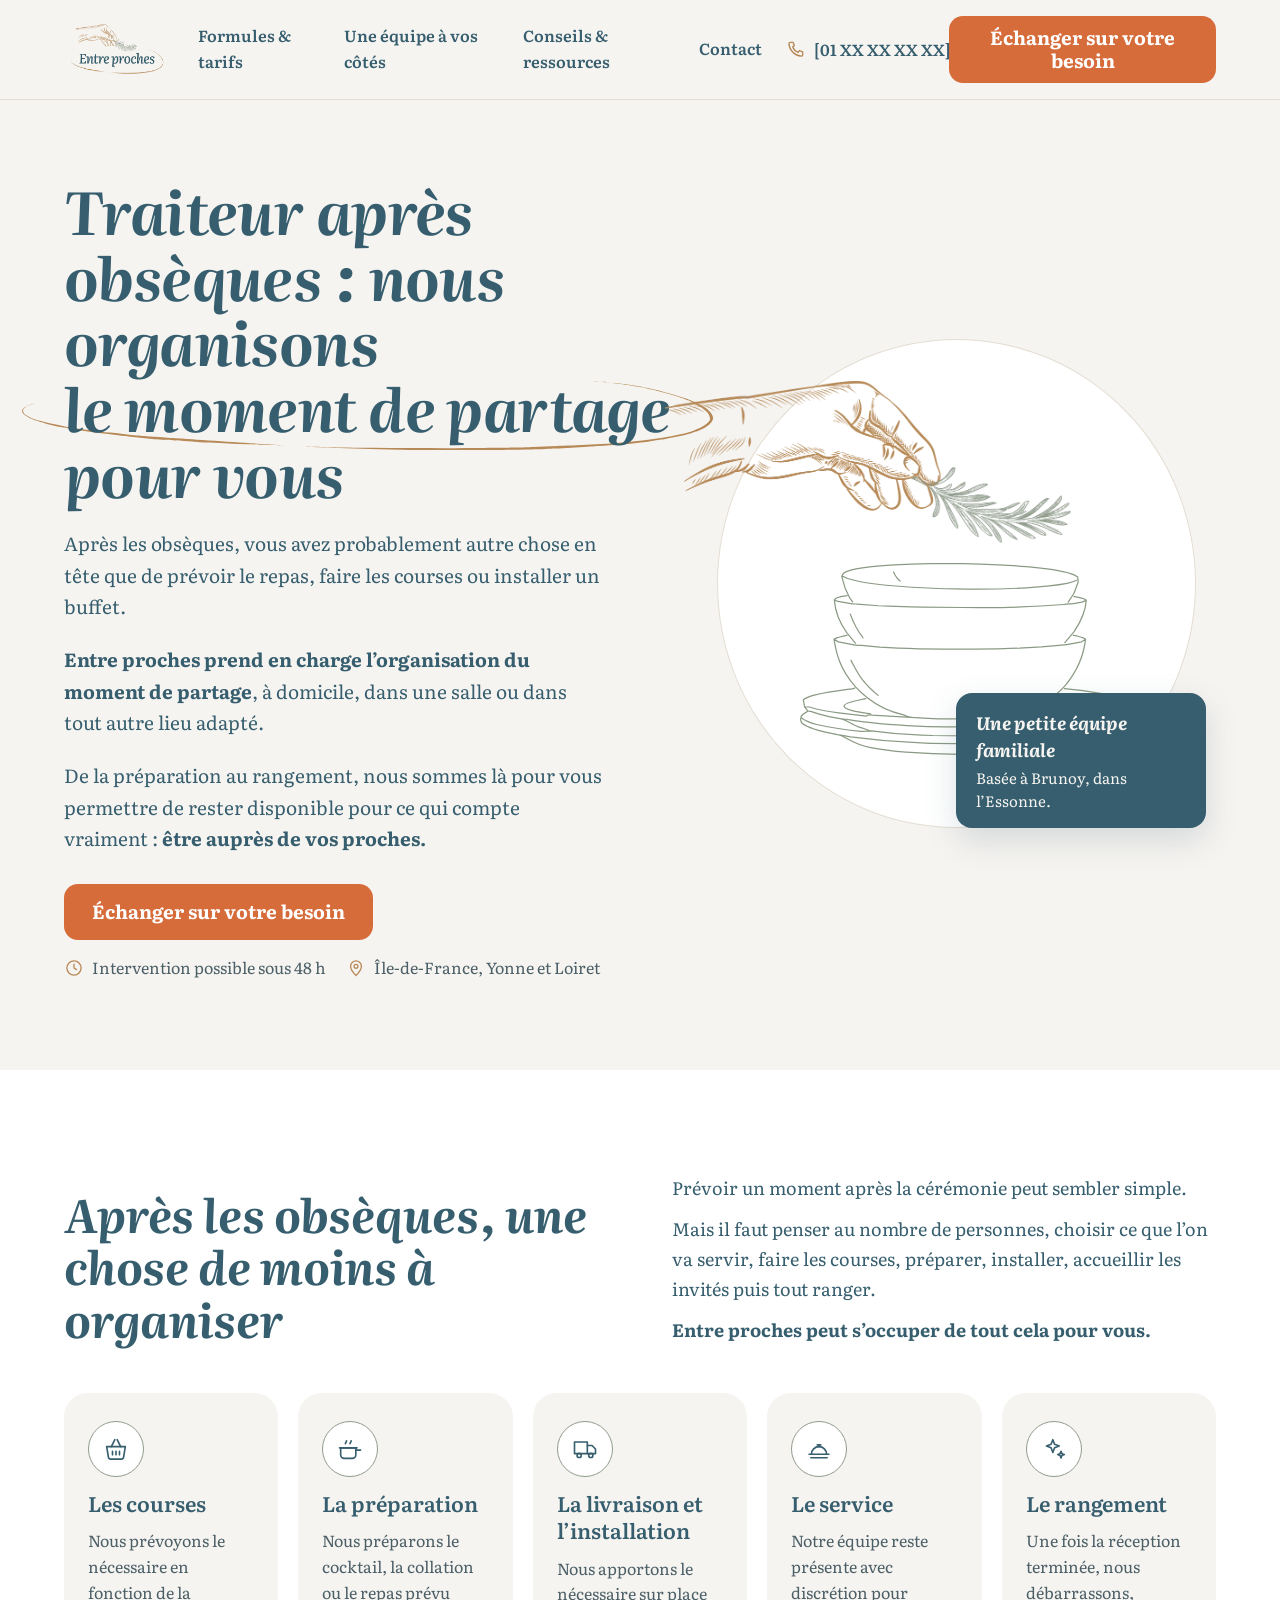
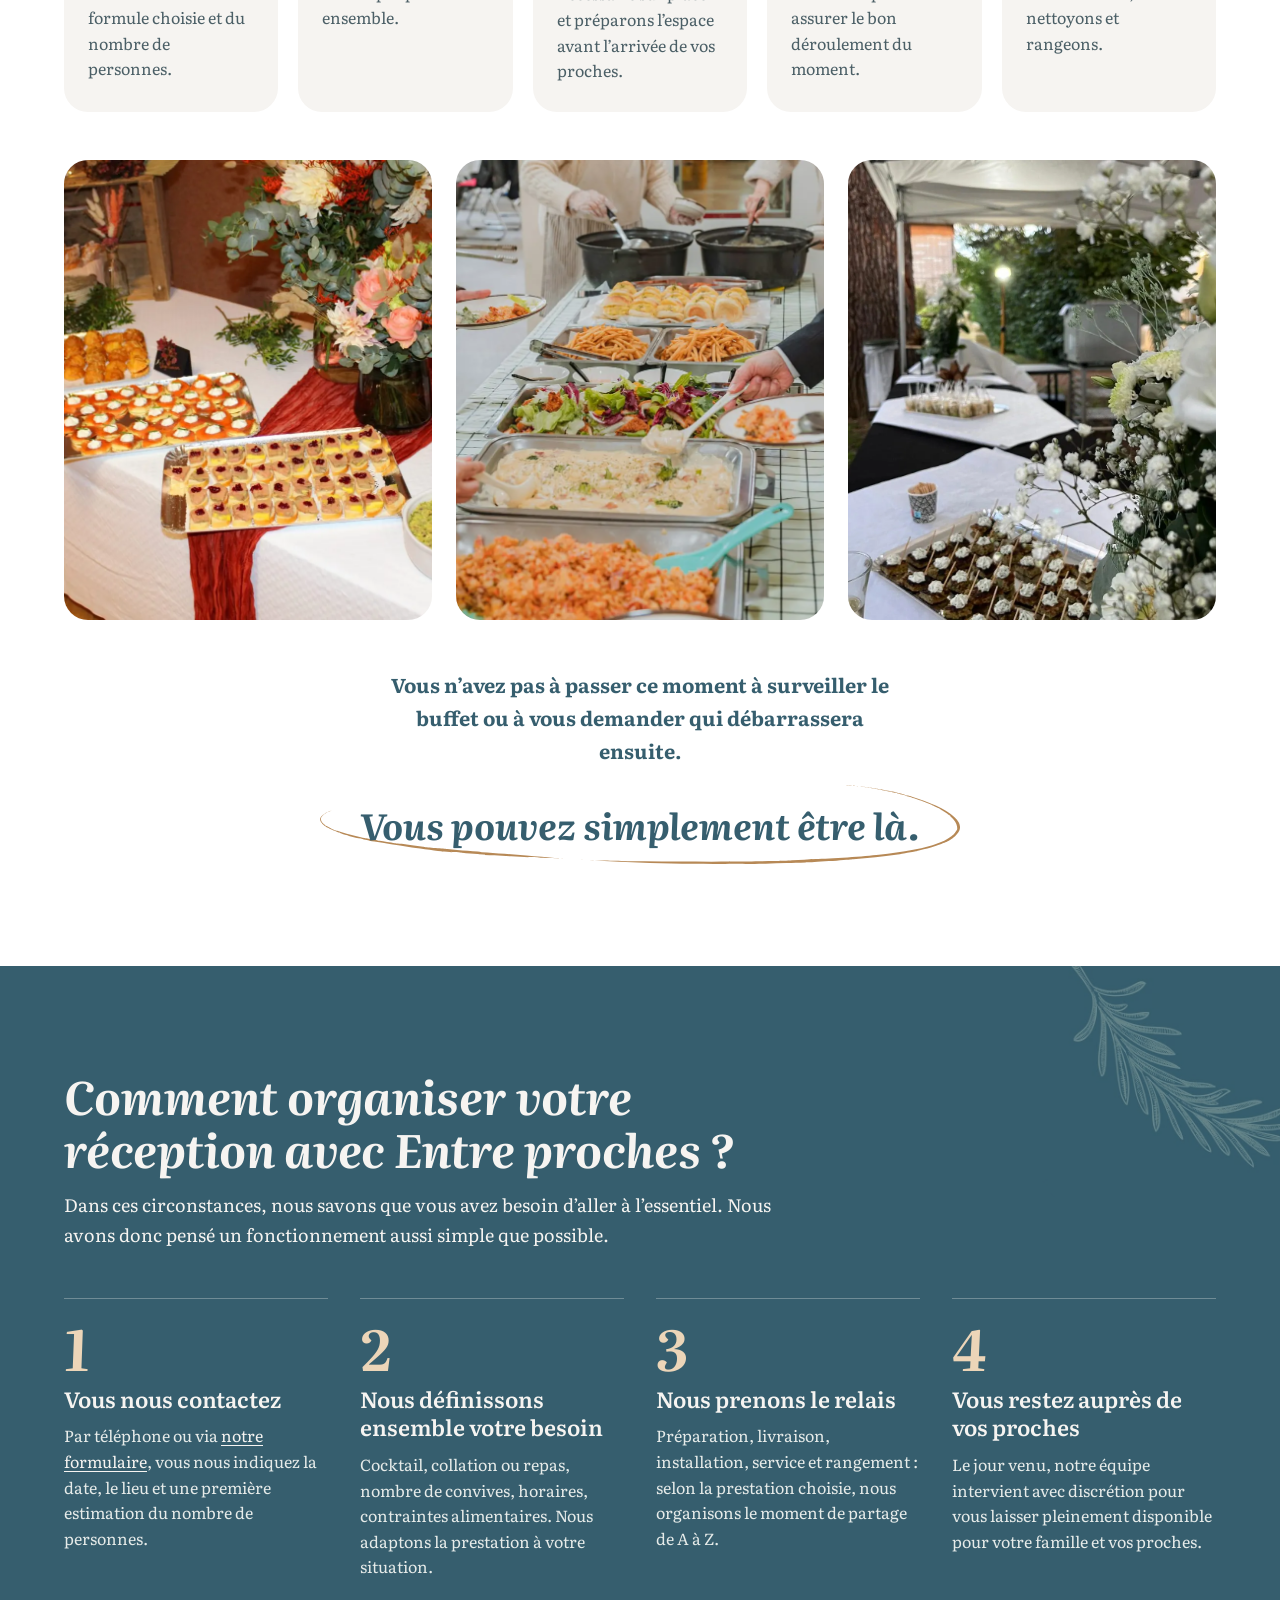
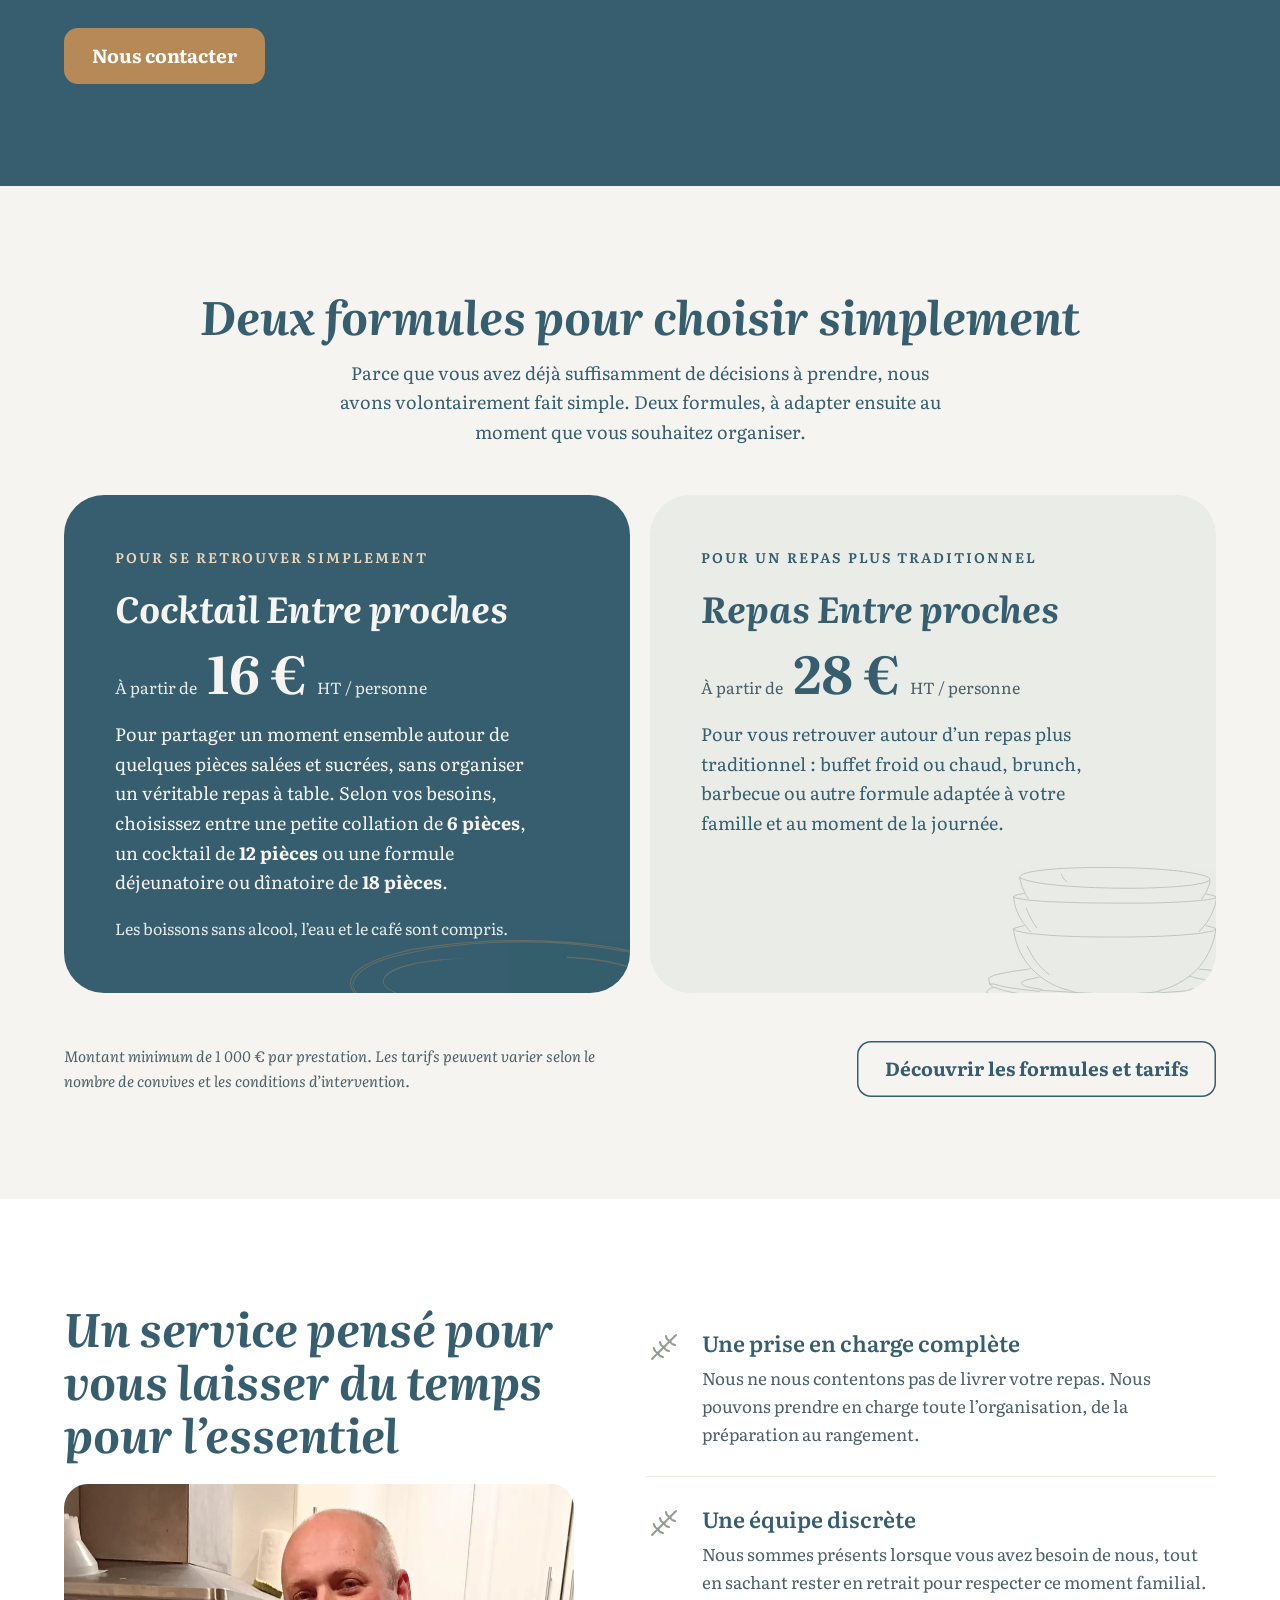
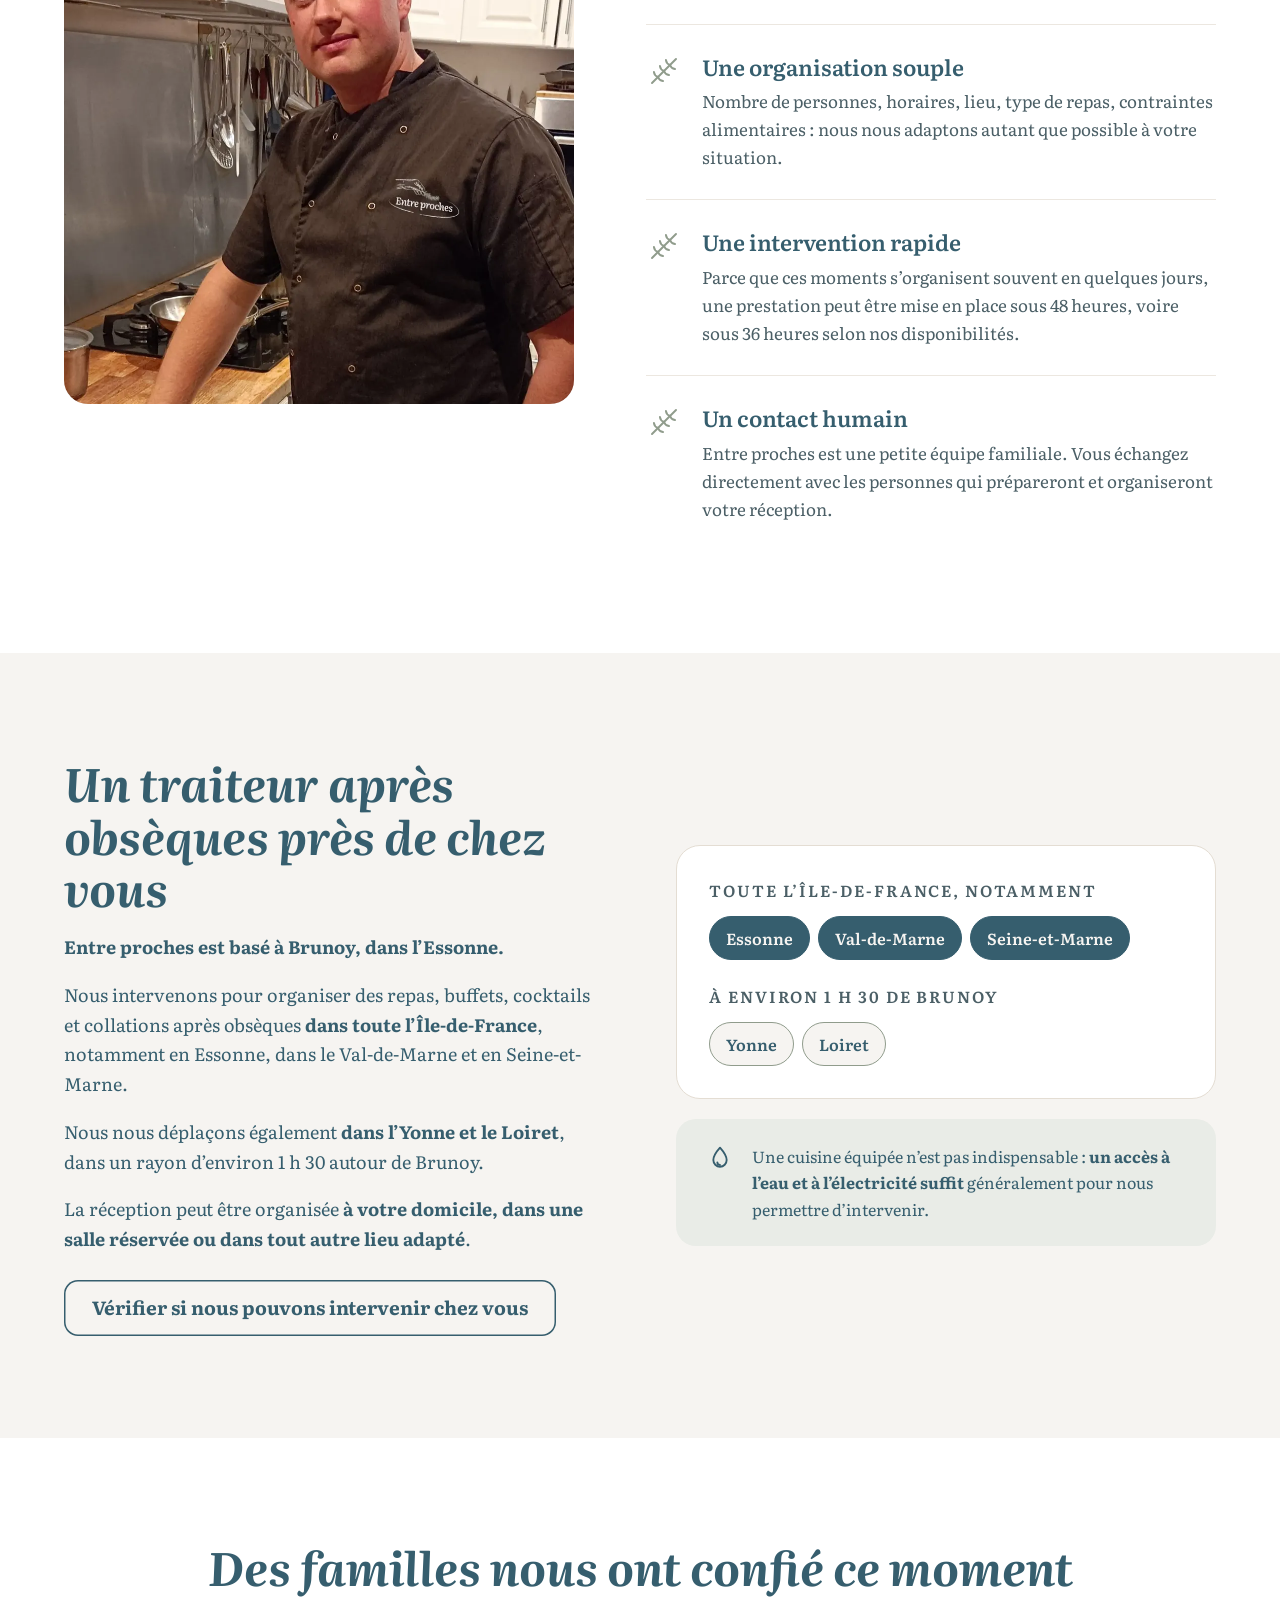
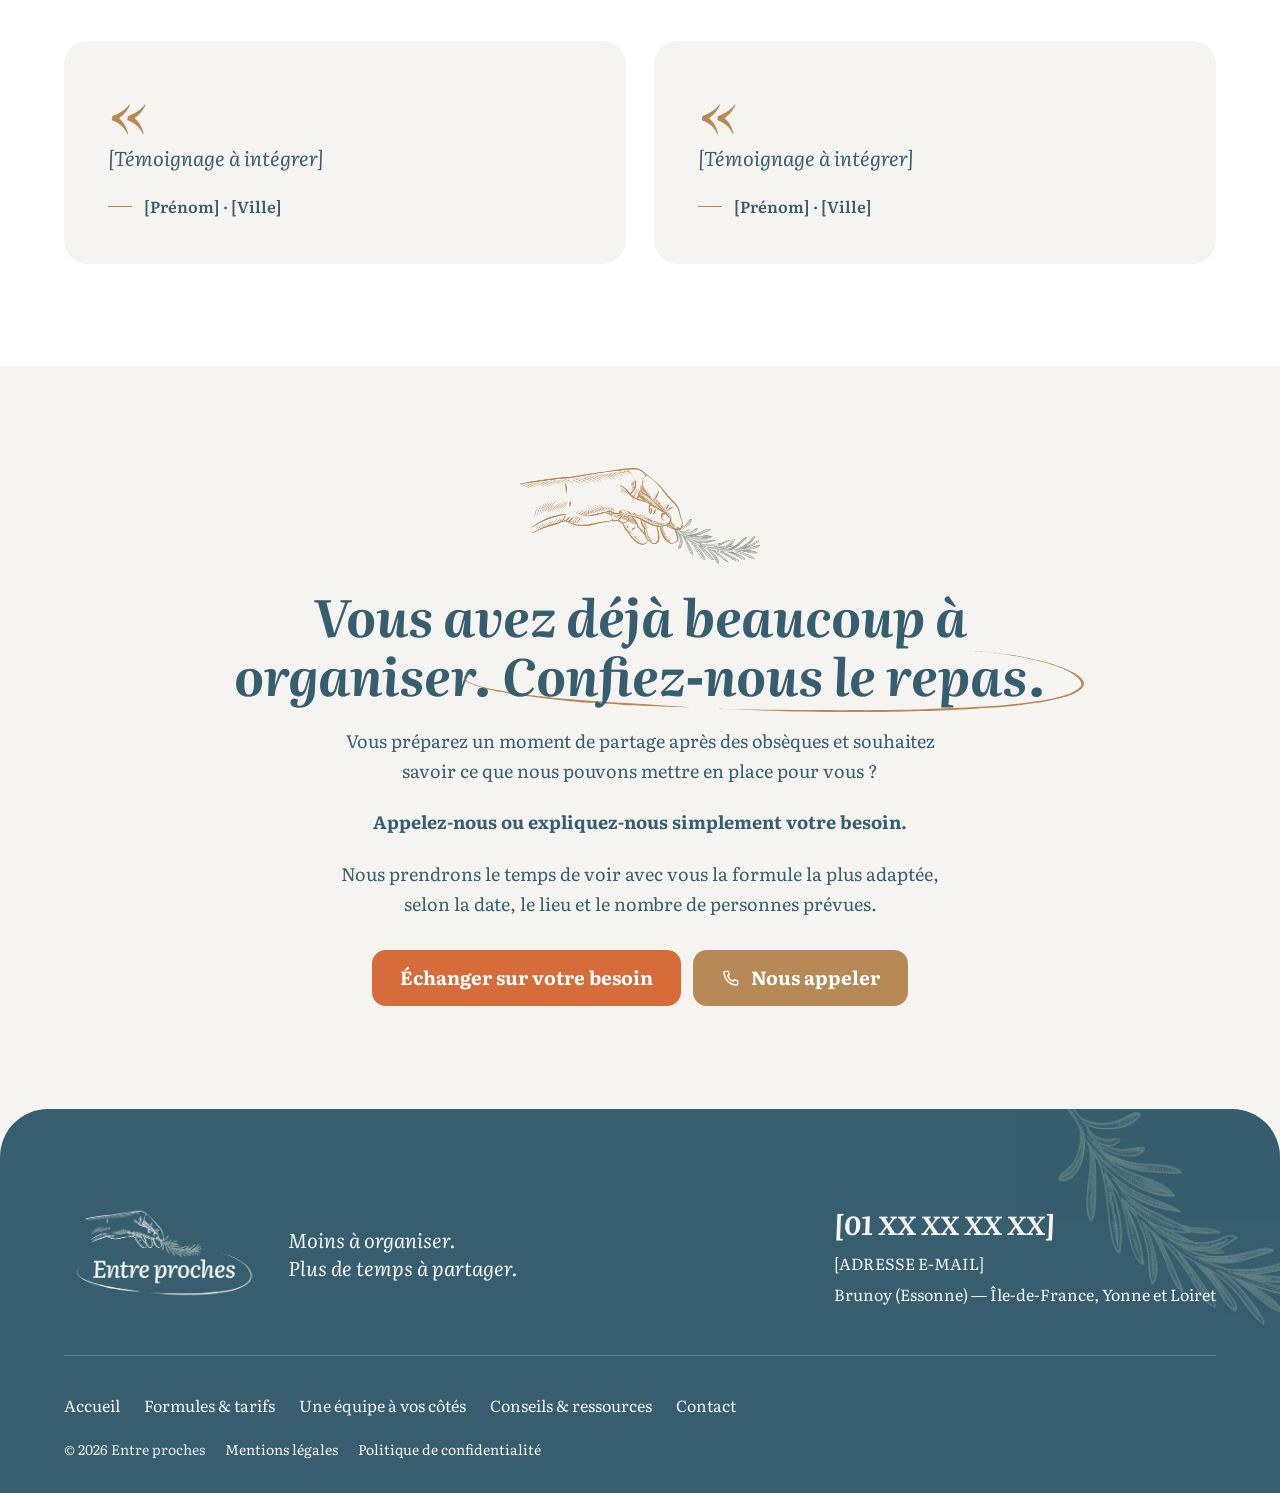
==== index.html @ dc68f229 "Initial commit" ====
<!doctype html>
<html lang="fr">
<head>
<meta charset="utf-8">
<meta name="viewport" content="width=device-width, initial-scale=1">
<title>Traiteur après obsèques en Île-de-France | Entre proches</title>
<meta name="description" content="Entre proches organise votre repas après les obsèques : préparation, installation, service et rangement en Île-de-France et alentours.">
<meta name="robots" content="noindex, nofollow">
<meta property="og:type" content="website">
<meta property="og:locale" content="fr_FR">
<meta property="og:site_name" content="Entre proches">
<meta property="og:title" content="Traiteur après obsèques en Île-de-France | Entre proches">
<meta property="og:description" content="Entre proches organise votre repas après les obsèques : préparation, installation, service et rangement en Île-de-France et alentours.">
<meta name="theme-color" content="#365e6e">
<link rel="icon" type="image/png" sizes="32x32" href="assets/img/favicon-32.png">
<link rel="apple-touch-icon" href="assets/img/apple-touch-icon.png">
<link rel="preload" href="assets/fonts/literata-var.woff2" as="font" type="font/woff2" crossorigin>
<link rel="preload" href="assets/fonts/literata-italic-var.woff2" as="font" type="font/woff2" crossorigin>
<link rel="stylesheet" href="assets/css/style.css">
</head>
<body>
<a class="skip-link" href="#contenu">Aller au contenu</a>
<header class="site-header">
  <div class="site-header__inner">
    <a class="site-logo" href="./" aria-label="Entre proches – accueil"><img src="assets/img/logo-entre-proches.webp" alt="Entre proches" width="118" height="64"></a>
    <button class="nav-toggle" type="button" aria-expanded="false" aria-controls="site-nav"><span class="nav-toggle__bars"><span></span></span>Menu</button>
    <div class="site-nav" id="site-nav">
      <nav aria-label="Navigation principale"><ul class="nav-list"><li><a href="repas-apres-obseques/">Formules &amp; tarifs</a></li><li><a href="notre-equipe/">Une équipe à vos côtés</a></li><li><a href="conseils-et-ressources/">Conseils &amp; ressources</a></li><li><a href="contact/">Contact</a></li></ul></nav>
      <div class="header-actions">
        <a class="phone-link" href="tel:[NUMERO]"><svg class="icon" viewBox="0 0 24 24" aria-hidden="true"><path d="M5 4h3.5l1.5 4-2 1.3a11 11 0 0 0 6.7 6.7L16 14l4 1.5V19a1.5 1.5 0 0 1-1.6 1.5C10.6 20 4 13.4 3.5 5.6A1.5 1.5 0 0 1 5 4z"/></svg>[01 XX XX XX XX]</a>
        <a class="btn btn--primary btn--sm" href="contact/">Échanger sur votre besoin</a>
      </div>
    </div>
  </div>
</header>
<main id="contenu">

<section class="hero">
  <div class="container split">
    <div class="hero__text">
      <h1 class="h1">Traiteur après obsèques : nous organisons <span class="circled">le moment de partage</span> pour vous</h1>
      <p class="lead">Après les obsèques, vous avez probablement autre chose en tête que de prévoir le repas, faire les courses ou installer un buffet.</p>
      <p class="lead"><strong>Entre proches prend en charge l’organisation du moment de partage</strong>, à domicile, dans une salle ou dans tout autre lieu adapté.</p>
      <p class="lead">De la préparation au rangement, nous sommes là pour vous permettre de rester disponible pour ce qui compte vraiment : <strong>être auprès de vos proches.</strong></p>
      <div class="stack" style="gap:14px;margin-top:8px">
        <div class="btn-row"><a class="btn btn--primary" href="contact/">Échanger sur votre besoin</a></div>
        <ul class="reassurance">
          <li><svg class="icon" viewBox="0 0 24 24" aria-hidden="true"><circle cx="12" cy="12" r="8.5"/><path d="M12 7.5V12l3 2"/></svg>Intervention possible sous 48 h</li>
          <li><svg class="icon" viewBox="0 0 24 24" aria-hidden="true"><path d="M12 21s-6.5-6.2-6.5-11a6.5 6.5 0 0 1 13 0c0 4.8-6.5 11-6.5 11z"/><circle cx="12" cy="10" r="2.3"/></svg>Île-de-France, Yonne et Loiret</li>
        </ul>
      </div>
    </div>
    <div>
      <div class="hero-visual">
        <div class="hero-visual__disc"></div>
        <img class="hero-visual__vaisselle" src="assets/img/vaisselle.svg" alt="" width="527" height="315">
        <img class="hero-visual__main" src="assets/img/main-romarin.webp" alt="Une main dépose un brin de romarin" width="900" height="359">
        <p class="hero-visual__card"><strong>Une petite équipe familiale</strong>Basée à Brunoy, dans l’Essonne.</p>
      </div>
    </div>
  </div>
</section>

<section class="section section--white" id="prestation">
  <div class="container stack--xl stack">
    <div class="split split--end" style="gap:24px 64px">
      <h2 class="h2">Après les obsèques, une chose de moins à organiser</h2>
      <div class="stack" style="gap:12px">
        <p>Prévoir un moment après la cérémonie peut sembler simple.</p>
        <p>Mais il faut penser au nombre de personnes, choisir ce que l’on va servir, faire les courses, préparer, installer, accueillir les invités puis tout ranger.</p>
        <p><strong>Entre proches peut s’occuper de tout cela pour vous.</strong></p>
      </div>
    </div>
    <ol class="grid grid--5 list-reset">
      <li class="card"><span class="icon-badge"><svg class="icon" viewBox="0 0 24 24" aria-hidden="true"><path d="M4 10h16l-1.5 9a2 2 0 0 1-2 1.7h-9a2 2 0 0 1-2-1.7z"/><path d="M8 10l3-6M16 10l-3-6"/><path d="M9 14v3M12 14v3M15 14v3"/></svg></span><h3 class="h3">Les courses</h3><p>Nous prévoyons le nécessaire en fonction de la formule choisie et du nombre de personnes.</p></li>
      <li class="card"><span class="icon-badge"><svg class="icon" viewBox="0 0 24 24" aria-hidden="true"><path d="M4 11h13v6a3 3 0 0 1-3 3H7a3 3 0 0 1-3-3z"/><path d="M17 13h4"/><path d="M3 11h15"/><path d="M8 7.5c0-1 1-1.2 1-2.5M12 7.5c0-1 1-1.2 1-2.5"/></svg></span><h3 class="h3">La préparation</h3><p>Nous préparons le cocktail, la collation ou le repas prévu ensemble.</p></li>
      <li class="card"><span class="icon-badge"><svg class="icon" viewBox="0 0 24 24" aria-hidden="true"><path d="M3 6h11v10H3z"/><path d="M14 9h4l3 3v4h-7"/><circle cx="7" cy="17.5" r="1.8"/><circle cx="17" cy="17.5" r="1.8"/></svg></span><h3 class="h3">La livraison et l’installation</h3><p>Nous apportons le nécessaire sur place et préparons l’espace avant l’arrivée de vos proches.</p></li>
      <li class="card"><span class="icon-badge"><svg class="icon" viewBox="0 0 24 24" aria-hidden="true"><path d="M5.5 16.5a6.5 6.5 0 0 1 13 0"/><path d="M3.5 16.5h17"/><path d="M12 10V8.5"/><path d="M10.5 8.5h3"/><path d="M5 19.5h14"/></svg></span><h3 class="h3">Le service</h3><p>Notre équipe reste présente avec discrétion pour assurer le bon déroulement du moment.</p></li>
      <li class="card"><span class="icon-badge"><svg class="icon" viewBox="0 0 24 24" aria-hidden="true"><path d="M11 4l1.5 4L16.5 9.5 12.5 11 11 15 9.5 11 5.5 9.5 9.5 8z"/><path d="M18 14l.8 2 2 .8-2 .8-.8 2-.8-2-2-.8 2-.8z"/></svg></span><h3 class="h3">Le rangement</h3><p>Une fois la réception terminée, nous débarrassons, nettoyons et rangeons.</p></li>
    </ol>
    <div class="grid grid--3">
      <img class="photo photo--portrait" src="assets/img/photos/buffet-installe.webp" alt="Buffet de pièces cocktail installé sur une table nappée" width="1400" height="933" loading="lazy">
      <img class="photo photo--portrait" src="assets/img/photos/service.webp" alt="Des convives se servent au buffet" width="1400" height="935" loading="lazy">
      <img class="photo photo--portrait" src="assets/img/photos/table-exterieur.webp" alt="Verrines dressées sur une table, sous une tente" width="1200" height="1200" loading="lazy">
    </div>
    <div class="closing">
      <p style="max-width:44ch;font-size:20px"><strong>Vous n’avez pas à passer ce moment à surveiller le buffet ou à vous demander qui débarrassera ensuite.</strong></p>
      <p class="closing__line">Vous pouvez simplement être là.</p>
    </div>
  </div>
</section>

<section class="section section--blue">
  <img class="band-icon" src="assets/img/icone-romarin.webp" alt="" width="300" height="300" loading="lazy">
  <div class="container stack stack--xl" style="position:relative">
    <div class="stack" style="max-width:760px">
      <h2 class="h2">Comment organiser votre réception avec Entre proches ?</h2>
      <p>Dans ces circonstances, nous savons que vous avez besoin d’aller à l’essentiel. Nous avons donc pensé un fonctionnement aussi simple que possible.</p>
    </div>
    <ol class="grid grid--4 list-reset steps">
      <li><span class="steps__num" aria-hidden="true">1</span><h3 class="h3" style="font-size:22px">Vous nous contactez</h3><p>Par téléphone ou via <a href="contact/">notre formulaire</a>, vous nous indiquez la date, le lieu et une première estimation du nombre de personnes.</p></li>
      <li><span class="steps__num" aria-hidden="true">2</span><h3 class="h3" style="font-size:22px">Nous définissons ensemble votre besoin</h3><p>Cocktail, collation ou repas, nombre de convives, horaires, contraintes alimentaires. Nous adaptons la prestation à votre situation.</p></li>
      <li><span class="steps__num" aria-hidden="true">3</span><h3 class="h3" style="font-size:22px">Nous prenons le relais</h3><p>Préparation, livraison, installation, service et rangement : selon la prestation choisie, nous organisons le moment de partage de A à Z.</p></li>
      <li><span class="steps__num" aria-hidden="true">4</span><h3 class="h3" style="font-size:22px">Vous restez auprès de vos proches</h3><p>Le jour venu, notre équipe intervient avec discrétion pour vous laisser pleinement disponible pour votre famille et vos proches.</p></li>
    </ol>
    <div><a class="btn btn--contact" href="contact/">Nous contacter</a></div>
  </div>
</section>

<section class="section section--neutre" id="formules">
  <div class="container stack stack--xl">
    <div class="stack center">
      <h2 class="h2">Deux formules pour choisir simplement</h2>
      <p class="measure">Parce que vous avez déjà suffisamment de décisions à prendre, nous avons volontairement fait simple. Deux formules, à adapter ensuite au moment que vous souhaitez organiser.</p>
    </div>
    <div class="grid grid--2">
      <article class="formule formule--blue">
        <p class="formule__tag">Pour se retrouver simplement</p>
        <h3 class="formule__title">Cocktail Entre proches</h3>
        <p class="formule__price"><span>À partir de</span><strong>16 €</strong><span>HT / personne</span></p>
        <p class="formule__text">Pour partager un moment ensemble autour de quelques pièces salées et sucrées, sans organiser un véritable repas à table. Selon vos besoins, choisissez entre une petite collation de <strong>6 pièces</strong>, un cocktail de <strong>12 pièces</strong> ou une formule déjeunatoire ou dînatoire de <strong>18 pièces</strong>.</p>
        <p class="formule__sub">Les boissons sans alcool, l’eau et le café sont compris.</p>
        <img class="formule__deco" src="assets/img/assiette.svg" alt="" width="640" height="176" loading="lazy">
      </article>
      <article class="formule formule--sauge">
        <p class="formule__tag">Pour un repas plus traditionnel</p>
        <h3 class="formule__title">Repas Entre proches</h3>
        <p class="formule__price"><span>À partir de</span><strong>28 €</strong><span>HT / personne</span></p>
        <p class="formule__text">Pour vous retrouver autour d’un repas plus traditionnel : buffet froid ou chaud, brunch, barbecue ou autre formule adaptée à votre famille et au moment de la journée.</p>
        <img class="formule__deco" src="assets/img/vaisselle.svg" alt="" width="527" height="315" loading="lazy">
      </article>
    </div>
    <div class="row-between">
      <p class="note measure">Montant minimum de 1 000 € par prestation. Les tarifs peuvent varier selon le nombre de convives et les conditions d’intervention.</p>
      <a class="btn btn--outline" href="repas-apres-obseques/">Découvrir les formules et tarifs</a>
    </div>
  </div>
</section>

<section class="section section--white">
  <div class="container split split--top">
    <div class="stack stack--lg">
      <h2 class="h2">Un service pensé pour vous laisser du temps pour l’essentiel</h2>
      <img class="photo photo--portrait photo--top" style="max-height:520px" src="assets/img/photos/stevann-hd.webp" alt="Stevann, fondateur d’Entre proches, dans sa cuisine" width="1006" height="1400" loading="lazy">
    </div>
    <ul class="list-reset reasons" style="flex-basis:480px">
      <li><svg class="sprig" viewBox="0 0 24 24" aria-hidden="true"><path d="M4 20C9 15 14 10 20 4"/><path d="M8 16c-1.5-.5-2.5-1.8-2.7-3.3M8 16c.5 1.5 1.8 2.5 3.3 2.7M12 12c-1.5-.5-2.5-1.8-2.7-3.3M12 12c.5 1.5 1.8 2.5 3.3 2.7M16 8c-1.5-.5-2.5-1.8-2.7-3.3M16 8c.5 1.5 1.8 2.5 3.3 2.7"/></svg><div class="stack" style="gap:6px"><h3 class="h3" style="font-size:22px">Une prise en charge complète</h3><p>Nous ne nous contentons pas de livrer votre repas. Nous pouvons prendre en charge toute l’organisation, de la préparation au rangement.</p></div></li>
      <li><svg class="sprig" viewBox="0 0 24 24" aria-hidden="true"><path d="M4 20C9 15 14 10 20 4"/><path d="M8 16c-1.5-.5-2.5-1.8-2.7-3.3M8 16c.5 1.5 1.8 2.5 3.3 2.7M12 12c-1.5-.5-2.5-1.8-2.7-3.3M12 12c.5 1.5 1.8 2.5 3.3 2.7M16 8c-1.5-.5-2.5-1.8-2.7-3.3M16 8c.5 1.5 1.8 2.5 3.3 2.7"/></svg><div class="stack" style="gap:6px"><h3 class="h3" style="font-size:22px">Une équipe discrète</h3><p>Nous sommes présents lorsque vous avez besoin de nous, tout en sachant rester en retrait pour respecter ce moment familial.</p></div></li>
      <li><svg class="sprig" viewBox="0 0 24 24" aria-hidden="true"><path d="M4 20C9 15 14 10 20 4"/><path d="M8 16c-1.5-.5-2.5-1.8-2.7-3.3M8 16c.5 1.5 1.8 2.5 3.3 2.7M12 12c-1.5-.5-2.5-1.8-2.7-3.3M12 12c.5 1.5 1.8 2.5 3.3 2.7M16 8c-1.5-.5-2.5-1.8-2.7-3.3M16 8c.5 1.5 1.8 2.5 3.3 2.7"/></svg><div class="stack" style="gap:6px"><h3 class="h3" style="font-size:22px">Une organisation souple</h3><p>Nombre de personnes, horaires, lieu, type de repas, contraintes alimentaires : nous nous adaptons autant que possible à votre situation.</p></div></li>
      <li><svg class="sprig" viewBox="0 0 24 24" aria-hidden="true"><path d="M4 20C9 15 14 10 20 4"/><path d="M8 16c-1.5-.5-2.5-1.8-2.7-3.3M8 16c.5 1.5 1.8 2.5 3.3 2.7M12 12c-1.5-.5-2.5-1.8-2.7-3.3M12 12c.5 1.5 1.8 2.5 3.3 2.7M16 8c-1.5-.5-2.5-1.8-2.7-3.3M16 8c.5 1.5 1.8 2.5 3.3 2.7"/></svg><div class="stack" style="gap:6px"><h3 class="h3" style="font-size:22px">Une intervention rapide</h3><p>Parce que ces moments s’organisent souvent en quelques jours, une prestation peut être mise en place sous 48 heures, voire sous 36 heures selon nos disponibilités.</p></div></li>
      <li><svg class="sprig" viewBox="0 0 24 24" aria-hidden="true"><path d="M4 20C9 15 14 10 20 4"/><path d="M8 16c-1.5-.5-2.5-1.8-2.7-3.3M8 16c.5 1.5 1.8 2.5 3.3 2.7M12 12c-1.5-.5-2.5-1.8-2.7-3.3M12 12c.5 1.5 1.8 2.5 3.3 2.7M16 8c-1.5-.5-2.5-1.8-2.7-3.3M16 8c.5 1.5 1.8 2.5 3.3 2.7"/></svg><div class="stack" style="gap:6px"><h3 class="h3" style="font-size:22px">Un contact humain</h3><p>Entre proches est une petite équipe familiale. Vous échangez directement avec les personnes qui prépareront et organiseront votre réception.</p></div></li>
    </ul>
  </div>
</section>

<section class="section section--neutre" id="zone">
  <div class="container split">
    <div class="stack" style="gap:18px">
      <h2 class="h2">Un traiteur après obsèques près de chez vous</h2>
      <p><strong>Entre proches est basé à Brunoy, dans l’Essonne.</strong></p>
      <p>Nous intervenons pour organiser des repas, buffets, cocktails et collations après obsèques <strong>dans toute l’Île-de-France</strong>, notamment en Essonne, dans le Val-de-Marne et en Seine-et-Marne.</p>
      <p>Nous nous déplaçons également <strong>dans l’Yonne et le Loiret</strong>, dans un rayon d’environ 1 h 30 autour de Brunoy.</p>
      <p>La réception peut être organisée <strong>à votre domicile, dans une salle réservée ou dans tout autre lieu adapté</strong>.</p>
      <div style="margin-top:8px"><a class="btn btn--outline" href="contact/#simulateur">Vérifier si nous pouvons intervenir chez vous</a></div>
    </div>
    <div class="stack" style="gap:20px">
      <div class="card card--white stack" style="padding:32px;gap:24px">
        <div class="stack" style="gap:12px"><p class="label-caps">Toute l’Île-de-France, notamment</p>
          <ul class="chips"><li class="chip chip--blue">Essonne</li><li class="chip chip--blue">Val-de-Marne</li><li class="chip chip--blue">Seine-et-Marne</li></ul></div>
        <div class="stack" style="gap:12px"><p class="label-caps">À environ 1 h 30 de Brunoy</p>
          <ul class="chips"><li class="chip">Yonne</li><li class="chip">Loiret</li></ul></div>
      </div>
      <p class="infobox"><svg class="icon" viewBox="0 0 24 24" aria-hidden="true"><path d="M12 3.5s-5 5.6-5 9.3a5 5 0 0 0 10 0c0-3.7-5-9.3-5-9.3z"/><path d="M10 14.5a2 2 0 0 0 2 2"/></svg><span>Une cuisine équipée n’est pas indispensable : <strong>un accès à l’eau et à l’électricité suffit</strong> généralement pour nous permettre d’intervenir.</span></p>
    </div>
  </div>
</section>

<section class="section section--white" id="temoignages">
  <div class="container stack stack--xl">
    <h2 class="h2" style="text-align:center">Des familles nous ont confié ce moment</h2>
    <div class="grid grid--2" style="gap:28px">
      <figure class="quote"><span class="quote__mark" aria-hidden="true">«</span><blockquote>[Témoignage à intégrer]</blockquote><figcaption>[Prénom] · [Ville]</figcaption></figure>
      <figure class="quote"><span class="quote__mark" aria-hidden="true">«</span><blockquote>[Témoignage à intégrer]</blockquote><figcaption>[Prénom] · [Ville]</figcaption></figure>
    </div>
  </div>
</section>

<section class="section section--neutre">
  <div class="container--text stack center" style="gap:22px">
    <img src="assets/img/main-romarin.webp" alt="" width="240" height="96" loading="lazy" style="width:240px">
    <h2 class="h2" style="font-size:clamp(30px,4vw,52px)">Vous avez déjà beaucoup à organiser. <span class="circled">Confiez-nous le repas.</span></h2>
    <p class="measure">Vous préparez un moment de partage après des obsèques et souhaitez savoir ce que nous pouvons mettre en place pour vous ?</p>
    <p><strong>Appelez-nous ou expliquez-nous simplement votre besoin.</strong></p>
    <p class="measure">Nous prendrons le temps de voir avec vous la formule la plus adaptée, selon la date, le lieu et le nombre de personnes prévues.</p>
    <div class="btn-row btn-row--center" style="margin-top:10px">
      <a class="btn btn--primary" href="contact/">Échanger sur votre besoin</a>
      <a class="btn btn--contact" href="tel:[NUMERO]"><svg class="icon" viewBox="0 0 24 24" aria-hidden="true"><path d="M5 4h3.5l1.5 4-2 1.3a11 11 0 0 0 6.7 6.7L16 14l4 1.5V19a1.5 1.5 0 0 1-1.6 1.5C10.6 20 4 13.4 3.5 5.6A1.5 1.5 0 0 1 5 4z"/></svg>Nous appeler</a>
    </div>
  </div>
</section>

</main>
<footer class="site-footer">
  <img class="site-footer__deco" src="assets/img/icone-romarin.webp" alt="" width="300" height="300" loading="lazy">
  <div class="site-footer__inner">
    <div class="site-footer__top">
      <div class="site-footer__brand">
        <img src="assets/img/logo-entre-proches-clair.webp" alt="Entre proches" width="200" height="109" loading="lazy">
        <p class="site-footer__tagline">Moins à organiser.<br>Plus de temps à partager.</p>
      </div>
      <div class="site-footer__contact">
        <a class="site-footer__phone" href="tel:[NUMERO]">[01 XX XX XX XX]</a>
        <a href="mailto:[ADRESSE E-MAIL]">[ADRESSE E-MAIL]</a>
        <p>Brunoy (Essonne) — Île-de-France, Yonne et Loiret</p>
      </div>
    </div>
    <div class="site-footer__bottom">
      <nav aria-label="Pied de page"><ul class="footer-nav">
        <li><a href="./">Accueil</a></li>
        <li><a href="repas-apres-obseques/">Formules &amp; tarifs</a></li>
        <li><a href="notre-equipe/">Une équipe à vos côtés</a></li>
        <li><a href="conseils-et-ressources/">Conseils &amp; ressources</a></li>
        <li><a href="contact/">Contact</a></li>
      </ul></nav>
      <p class="legal"><span>© <span data-year>2026</span> Entre proches</span><a href="mentions-legales/">Mentions légales</a><a href="politique-de-confidentialite/">Politique de confidentialité</a></p>
    </div>
  </div>
</footer>
<script src="assets/js/main.js" defer></script>
</body>
</html>
---- assets/css/style.css ----
/* ==========================================================================
   Entre proches — feuille de style
   Charte : Literata · Bleu #365e6e · Sauge #909c8c · Caramel #b78956
            Terracotta #d76c3b · Neutre #f6f4f1
   ========================================================================== */

@font-face {
  font-family: "Literata";
  src: url("../fonts/literata-var.woff2") format("woff2");
  font-weight: 200 900;
  font-style: normal;
  font-display: swap;
}
@font-face {
  font-family: "Literata";
  src: url("../fonts/literata-italic-var.woff2") format("woff2");
  font-weight: 200 900;
  font-style: italic;
  font-display: swap;
}

:root {
  --bleu: #365e6e;
  --bleu-fonce: #1f3b46;
  --sauge: #909c8c;
  --sauge-clair: #e9ece7;
  --caramel: #b78956;
  --caramel-hover: #a87b4a;
  --caramel-texte: #8d6539;   /* caramel assombri pour le petit texte (contraste AA) */
  --caramel-clair: #ecd5b8;   /* caramel éclairci pour le texte sur fond bleu */
  --terracotta: #d76c3b;
  --terracotta-hover: #c55f31;
  --terracotta-fonce: #b4542a;
  --neutre: #f6f4f1;
  --beige: #ece7e0;
  --blanc: #ffffff;
  --texte-doux: #4b5f66;
  --texte-clair: #e6ebe9;
  --bordure: #e4ddd3;
  --bordure-douce: #ece7e0;

  --gutter: clamp(20px, 5vw, 64px);
  --section-y: clamp(64px, 8vw, 120px);
  --radius: 24px;
  --radius-lg: 40px;
  --header-h: 89px;
}

*, *::before, *::after { box-sizing: border-box; }

html { scroll-behavior: smooth; -webkit-text-size-adjust: 100%; scroll-padding-top: calc(var(--header-h) + 16px); }
@media (prefers-reduced-motion: reduce) { html { scroll-behavior: auto; } *, *::before, *::after { transition: none !important; } }

body {
  margin: 0;
  font-family: "Literata", Georgia, "Times New Roman", serif;
  font-size: 18px;
  line-height: 1.65;
  color: var(--bleu);
  background: var(--neutre);
  font-optical-sizing: auto;
}

main { overflow-x: clip; }
img, svg { max-width: 100%; height: auto; }
img { display: block; }

a { color: var(--bleu); text-underline-offset: 3px; }
a:hover { color: var(--bleu-fonce); }
a:focus-visible, button:focus-visible, summary:focus-visible { outline: 3px solid var(--terracotta); outline-offset: 3px; border-radius: 4px; }

h1, h2, h3, p, ul, ol, figure, blockquote { margin: 0; }
strong { font-weight: 700; }

.visually-hidden {
  position: absolute !important; width: 1px; height: 1px; padding: 0; margin: -1px;
  overflow: hidden; clip: rect(0 0 0 0); white-space: nowrap; border: 0;
}
.skip-link {
  position: absolute; left: 16px; top: -60px; z-index: 100;
  background: var(--bleu); color: var(--neutre); padding: 10px 16px; border-radius: 10px;
}
.skip-link:focus { top: 12px; color: var(--neutre); }

/* ---------- Mise en page ---------- */
.container { max-width: 1200px; margin-inline: auto; }
.container--narrow { max-width: 880px; margin-inline: auto; }
.container--text { max-width: 820px; margin-inline: auto; }

.section { padding: var(--section-y) var(--gutter); }
.section--white { background: var(--blanc); }
.section--neutre { background: var(--neutre); }
.section--blue { background: var(--bleu); color: var(--neutre); position: relative; overflow: hidden; }
.section--blue h2, .section--blue h3 { color: var(--neutre); }
.section--blue a:not(.btn) { color: var(--neutre); }

.stack { display: flex; flex-direction: column; gap: 16px; }
.stack--lg { gap: 24px; }
.stack--xl { gap: 48px; }
.center { text-align: center; align-items: center; }
.split { display: flex; flex-wrap: wrap; gap: 48px 72px; align-items: center; }
.split > * { flex: 1 1 420px; min-width: 0; }
.split--top { align-items: flex-start; }
.split--end { align-items: flex-end; }

/* ---------- Typographie ---------- */
.h1 {
  font-style: italic; font-weight: 700;
  font-size: clamp(30px, 4.6vw, 62px); line-height: 1.12; letter-spacing: -0.01em;
}
.h2 {
  font-style: italic; font-weight: 700;
  font-size: clamp(30px, 3.6vw, 46px); line-height: 1.15;
}
.h3 { font-weight: 600; font-size: 21px; line-height: 1.3; }
.h3--italic { font-style: italic; font-weight: 700; font-size: 26px; line-height: 1.25; }
.lead { font-size: 19px; max-width: 60ch; }
.measure { max-width: 62ch; }
.muted { color: var(--texte-doux); }
.small { font-size: 15px; }
.note { font-size: 15px; font-style: italic; color: var(--texte-doux); }
.section--blue .muted { color: var(--texte-clair); }
.breadcrumb { font-size: 15px; color: var(--texte-doux); }
.breadcrumb ol { list-style: none; padding: 0; display: flex; flex-wrap: wrap; gap: 6px; }
.breadcrumb li + li::before { content: "›"; margin-right: 6px; }

/* Trait ovale de la charte autour d'un mot clé */
.circled { position: relative; display: inline-block; white-space: nowrap; isolation: isolate; }
.circled::before {
  content: ""; position: absolute; z-index: -1;
  left: -7%; right: -7%; top: 10%; bottom: -14%;
  background: url("../img/trait-cercle.svg") center / 100% 100% no-repeat;
  pointer-events: none;
}
@media (max-width: 360px) { .circled { white-space: normal; } .circled::before { display: none; } }

/* ---------- Boutons ---------- */
.btn {
  display: inline-flex; align-items: center; justify-content: center; gap: 10px;
  min-height: 56px; padding: 12px 28px; border-radius: 14px; border: 0;
  font: inherit; font-weight: 700; font-size: 19px; line-height: 1.25; text-align: center;
  text-decoration: none; cursor: pointer; transition: background-color .2s, color .2s;
}
.btn--sm { min-height: 48px; padding: 10px 22px; }
/* Terracotta = conversion (devis). Texte gras ≥ 19 px : contraste « grand texte » ≥ 3:1 */
.btn--primary { background: var(--terracotta); color: var(--blanc); }
.btn--primary:hover { background: var(--terracotta-hover); color: var(--blanc); }
/* Caramel = contact direct */
.btn--contact { background: var(--caramel); color: var(--blanc); }
.btn--contact:hover { background: var(--caramel-hover); color: var(--blanc); }
/* Contour bleu = navigation */
.btn--outline { background: transparent; color: var(--bleu); box-shadow: inset 0 0 0 1.5px var(--bleu); }
.btn--outline:hover { background: var(--bleu); color: var(--neutre); }
.btn--outline-light { background: transparent; color: var(--neutre); box-shadow: inset 0 0 0 1.5px var(--neutre); }
.btn--outline-light:hover { background: var(--neutre); color: var(--bleu); }
.btn-row { display: flex; flex-wrap: wrap; gap: 12px; }
.btn-row--center { justify-content: center; }

.icon { width: 20px; height: 20px; flex: none; fill: none; stroke: currentColor; stroke-width: 1.6; stroke-linecap: round; stroke-linejoin: round; }

/* ---------- En-tête ---------- */
.site-header {
  position: sticky; top: 0; z-index: 50;
  background: var(--neutre); border-bottom: 1px solid var(--bordure);
  padding: 12px var(--gutter);
}
.site-header__inner { max-width: 1320px; margin-inline: auto; display: flex; align-items: center; justify-content: space-between; gap: 16px 28px; }
.site-logo img { height: 64px; width: auto; }
.site-nav { display: flex; align-items: center; gap: 24px; }
.nav-list { list-style: none; padding: 0; display: flex; align-items: center; gap: 4px 24px; font-size: 16px; font-weight: 600; }
.nav-list a { display: inline-block; padding: 10px 0; text-decoration: none; border-bottom: 2px solid transparent; }
.nav-list a:hover { color: var(--terracotta-fonce); }
.nav-list a[aria-current="page"] { border-bottom-color: var(--terracotta); }
.header-actions { display: flex; align-items: center; gap: 8px 18px; }
.phone-link { display: inline-flex; align-items: center; gap: 8px; min-height: 44px; font-weight: 600; font-size: 16px; text-decoration: none; white-space: nowrap; }
.phone-link .icon { color: var(--caramel); }

.nav-toggle {
  display: none; align-items: center; justify-content: center; gap: 8px;
  min-height: 48px; padding: 8px 14px; border-radius: 12px; border: 1.5px solid var(--bleu);
  background: transparent; color: var(--bleu); font: inherit; font-weight: 600; font-size: 16px; cursor: pointer;
}
.nav-toggle__bars { width: 20px; height: 14px; position: relative; }
.nav-toggle__bars::before, .nav-toggle__bars::after, .nav-toggle__bars span {
  content: ""; position: absolute; left: 0; right: 0; height: 2px; background: currentColor; border-radius: 2px; transition: transform .2s, opacity .2s;
}
.nav-toggle__bars::before { top: 0; } .nav-toggle__bars span { top: 6px; } .nav-toggle__bars::after { bottom: 0; }
.nav-toggle[aria-expanded="true"] .nav-toggle__bars::before { transform: translateY(6px) rotate(45deg); }
.nav-toggle[aria-expanded="true"] .nav-toggle__bars span { opacity: 0; }
.nav-toggle[aria-expanded="true"] .nav-toggle__bars::after { transform: translateY(-6px) rotate(-45deg); }

@media (max-width: 1180px) {
  .nav-toggle { display: inline-flex; }
  .site-nav {
    display: none; position: absolute; left: 0; right: 0; top: 100%;
    flex-direction: column; align-items: stretch; gap: 20px;
    background: var(--neutre); border-bottom: 1px solid var(--bordure);
    padding: 16px var(--gutter) 28px; box-shadow: 0 16px 32px rgba(54, 94, 110, .12);
  }
  .site-nav.is-open { display: flex; }
  .nav-list { flex-direction: column; align-items: stretch; gap: 0; font-size: 19px; }
  .nav-list a { display: block; padding: 14px 0; border-bottom: 1px solid var(--bordure-douce); }
  .nav-list a[aria-current="page"] { color: var(--terracotta-fonce); border-bottom-color: var(--bordure-douce); }
  .header-actions { flex-direction: column; align-items: stretch; }
  .header-actions .btn { width: 100%; }
}
@media (max-width: 560px) { .site-logo img { height: 52px; } :root { --header-h: 77px; } }

/* ---------- Hero ---------- */
.hero { padding: clamp(40px, 6vw, 96px) var(--gutter) clamp(56px, 7vw, 112px); overflow: hidden; }
.hero__text { display: flex; flex-direction: column; gap: 22px; }
.hero__text .lead { font-size: 19px; }
.reassurance { display: flex; flex-wrap: wrap; gap: 8px 20px; font-size: 16px; color: var(--texte-doux); padding: 0; list-style: none; }
.reassurance li { display: inline-flex; align-items: center; gap: 8px; }
.reassurance .icon { color: var(--caramel); }

.hero-visual { position: relative; width: 100%; max-width: 520px; aspect-ratio: 1 / 1; margin-inline: auto; }
.hero-visual__disc { position: absolute; inset: 4% 2% 2% 6%; border-radius: 50%; background: var(--blanc); border: 1px solid var(--bordure); }
.hero-visual__vaisselle { position: absolute; left: 22%; bottom: 16%; width: 62%; }
.hero-visual__main { position: absolute; left: -4%; top: 12%; width: 78%; }
.hero-visual__card {
  position: absolute; right: 0; bottom: 2%; max-width: 250px;
  background: var(--bleu); color: var(--neutre); border-radius: 16px; padding: 16px 20px;
  font-size: 15px; line-height: 1.5; box-shadow: 0 12px 32px rgba(54, 94, 110, .18);
}
.hero-visual__card strong { display: block; font-style: italic; font-size: 18px; margin-bottom: 4px; }

/* ---------- Cartes & grilles ---------- */
.grid { display: grid; gap: 20px; }
.grid--5 { grid-template-columns: repeat(auto-fit, minmax(200px, 1fr)); }
.grid--4 { grid-template-columns: repeat(auto-fit, minmax(240px, 1fr)); gap: 40px 32px; }
.grid--3 { grid-template-columns: repeat(auto-fit, minmax(280px, 1fr)); gap: 24px; }
.grid--2 { grid-template-columns: repeat(auto-fit, minmax(min(100%, 340px), 1fr)); }
.grid--articles { grid-template-columns: repeat(auto-fill, minmax(min(100%, 320px), 1fr)); gap: 24px; }
.list-reset { list-style: none; padding: 0; }

.card { display: flex; flex-direction: column; gap: 12px; padding: 28px 24px; border-radius: var(--radius); background: var(--neutre); }
.card--white { background: var(--blanc); border: 1px solid var(--bordure); }
.card--bordered { background: transparent; border: 1px solid var(--bordure); padding: 32px; }
.card p { font-size: 16px; line-height: 1.6; color: var(--texte-doux); }

.icon-badge {
  display: inline-flex; align-items: center; justify-content: center;
  width: 56px; height: 56px; border-radius: 50%; border: 1px solid var(--sauge); background: var(--blanc); color: var(--bleu);
}
.icon-badge .icon { width: 28px; height: 28px; stroke-width: 1.4; }

.photo { width: 100%; object-fit: cover; border-radius: var(--radius); background: var(--beige); }
.photo--portrait { aspect-ratio: 4 / 5; }
.photo--landscape { aspect-ratio: 16 / 10; }
.photo--square { aspect-ratio: 1 / 1; }
.photo--round { aspect-ratio: 1 / 1; border-radius: 50%; }
.photo--arch { aspect-ratio: 4 / 5; border-radius: 999px 999px 28px 28px; max-width: 480px; margin-inline: auto; }
.photo--top { object-position: center 20%; }

.closing { display: flex; flex-direction: column; align-items: center; gap: 18px; text-align: center; }
.closing__line { position: relative; display: inline-block; padding: 18px 40px; font-style: italic; font-weight: 700; font-size: clamp(26px, 3vw, 36px); line-height: 1.2; isolation: isolate; }
.closing__line::before { content: ""; position: absolute; inset: 0; z-index: -1; background: url("../img/trait-cercle.svg") center / 100% 100% no-repeat; }

/* Étapes numérotées (bande bleue) */
.steps li { display: flex; flex-direction: column; gap: 10px; padding-top: 20px; border-top: 1px solid rgba(246, 244, 241, .3); }
.steps__num { font-style: italic; font-weight: 700; font-size: 56px; line-height: 1; color: var(--caramel-clair); }
.steps p { font-size: 16px; line-height: 1.6; color: var(--texte-clair); }
.band-icon { position: absolute; right: -40px; top: -40px; width: 280px; height: 280px; opacity: .35; border-radius: 40px; pointer-events: none; }
.band-icon--left { left: -40px; right: auto; top: auto; bottom: -40px; }

/* Formules (blocs de couleur) */
.formule {
  position: relative; overflow: hidden; display: flex; flex-direction: column; gap: 18px;
  padding: clamp(32px, 4vw, 56px); border-radius: var(--radius-lg);
}
.formule > *:not(.formule__deco) { position: relative; z-index: 1; }
.formule--blue { background: var(--bleu); color: var(--neutre); }
.formule--blue h3 { color: var(--neutre); }
.formule--sauge { background: var(--sauge-clair); }
.formule__tag { font-size: 14px; font-weight: 600; letter-spacing: .14em; text-transform: uppercase; }
.formule--blue .formule__tag { color: var(--caramel-clair); }
.formule__title { font-style: italic; font-weight: 700; font-size: 36px; line-height: 1.15; }
.formule__price { display: flex; flex-wrap: wrap; align-items: baseline; gap: 10px; }
.formule__price strong { font-size: 52px; line-height: 1; }
.formule__price span { font-size: 16px; }
.formule--blue .formule__price span, .formule--blue .formule__sub { color: var(--texte-clair); }
.formule--sauge .formule__price span { color: var(--texte-doux); }
.formule__text { max-width: 42ch; }
.formule__sub { font-size: 16px; }
.formule__deco { position: absolute; z-index: 0; pointer-events: none; }
.formule--blue .formule__deco { right: -60px; bottom: -40px; width: 340px; opacity: .35; }
.formule--sauge .formule__deco { right: -30px; bottom: -30px; width: 260px; opacity: .45; }
.row-between { display: flex; flex-wrap: wrap; justify-content: space-between; align-items: center; gap: 16px; }

/* Raisons */
.reasons li { display: flex; gap: 20px; padding: 28px 0; border-bottom: 1px solid var(--bordure-douce); }
.reasons li:last-child { border-bottom: 0; }
.reasons .sprig { width: 36px; height: 36px; flex: none; fill: none; stroke: var(--sauge); stroke-width: 1.3; stroke-linecap: round; }
.reasons p { font-size: 17px; color: var(--texte-doux); }

/* Zone */
.chips { display: flex; flex-wrap: wrap; gap: 8px; list-style: none; padding: 0; }
.chip { padding: 8px 16px; border-radius: 999px; font-size: 16px; font-weight: 600; background: var(--neutre); border: 1px solid var(--sauge); }
.chip--blue { background: var(--bleu); color: var(--neutre); border-color: var(--bleu); }
.chip--light { background: var(--blanc); border-color: #d9dfd7; font-weight: 400; font-size: 15px; }
.label-caps { font-size: 14px; font-weight: 600; letter-spacing: .12em; text-transform: uppercase; color: var(--caramel-texte); }
.infobox { display: flex; gap: 16px; align-items: flex-start; padding: 24px 28px; border-radius: 20px; background: var(--sauge-clair); font-size: 16px; }
.infobox .icon { width: 32px; height: 32px; stroke-width: 1.4; color: var(--bleu); }

/* Témoignages */
.quote { display: flex; flex-direction: column; gap: 20px; padding: clamp(28px, 3.5vw, 44px); background: var(--neutre); border-radius: var(--radius); }
.quote__mark { font-style: italic; font-weight: 700; font-size: 72px; line-height: .6; height: 36px; color: var(--caramel); }
.quote blockquote { font-style: italic; font-size: 20px; line-height: 1.6; }
.quote figcaption { display: flex; align-items: center; gap: 12px; font-size: 16px; font-weight: 600; }
.quote figcaption::before { content: ""; width: 24px; height: 1.5px; background: var(--caramel); }

/* ---------- Pied de page ---------- */
.site-footer {
  position: relative; overflow: hidden;
  background: var(--bleu); color: var(--neutre);
  border-radius: 48px 48px 0 0;
  padding: clamp(56px, 7vw, 96px) var(--gutter) 32px;
}
.site-footer a { color: var(--neutre); text-decoration: none; }
.site-footer a:hover { color: var(--caramel-clair); text-decoration: underline; }
.site-footer__deco { position: absolute; right: -60px; top: -60px; width: 320px; height: 320px; opacity: .3; border-radius: 48px; pointer-events: none; }
.site-footer__inner { position: relative; max-width: 1200px; margin-inline: auto; display: flex; flex-direction: column; gap: 48px; }
.site-footer__top { display: flex; flex-wrap: wrap; justify-content: space-between; align-items: flex-end; gap: 32px 48px; }
.site-footer__brand { display: flex; flex-wrap: wrap; align-items: center; gap: 16px 24px; }
.site-footer__brand img { width: 200px; }
.site-footer__tagline { font-style: italic; font-size: 20px; line-height: 1.4; }
.site-footer__contact { display: flex; flex-direction: column; gap: 4px; font-size: 16px; }
.site-footer__phone { font-style: italic; font-weight: 700; font-size: 26px; }
.site-footer__bottom { display: flex; flex-wrap: wrap; justify-content: space-between; align-items: center; gap: 12px 32px; padding-top: 28px; border-top: 1px solid rgba(246, 244, 241, .25); }
.footer-nav { display: flex; flex-wrap: wrap; gap: 4px 24px; font-size: 16px; list-style: none; padding: 0; }
.footer-nav a { display: inline-block; padding: 8px 0; }
.legal { display: flex; flex-wrap: wrap; gap: 4px 20px; font-size: 14px; color: var(--texte-clair); }

/* ---------- Page Formules ---------- */
.price-summary { background: var(--blanc); border: 1px solid var(--bordure); border-radius: var(--radius); padding: 32px; display: flex; flex-direction: column; gap: 6px; }
.price-summary a { display: flex; justify-content: space-between; align-items: baseline; gap: 16px; padding: 12px 0; border-bottom: 1px solid var(--bordure-douce); text-decoration: none; }
.price-summary a:last-of-type { border-bottom: 0; }
.price-summary strong { font-size: 22px; }
.format-card { display: flex; flex-direction: column; gap: 14px; padding: 32px; background: var(--neutre); border-radius: var(--radius); }
.format-card__count { display: flex; align-items: baseline; gap: 10px; }
.format-card__count strong { font-style: italic; font-size: 56px; line-height: 1; color: var(--caramel); }
.format-card__count span, .format-card__price { font-size: 16px; color: var(--texte-doux); }
.format-card__text { font-size: 17px; flex-grow: 1; }
.format-card__price { padding-top: 14px; border-top: 1px solid var(--bordure); }
.format-card__price strong { font-size: 26px; color: var(--bleu); }
.check { display: flex; align-items: flex-start; gap: 10px; }
.check .icon { width: 22px; height: 22px; stroke-width: 1.8; color: #5d6b5a; margin-top: 3px; }
.included li { display: flex; align-items: center; gap: 16px; padding: 18px 0; border-bottom: 1px solid rgba(246, 244, 241, .25); font-size: 19px; }
.included li:last-child { border-bottom: 0; }
.included .icon { width: 26px; height: 26px; stroke-width: 1.8; color: var(--caramel-clair); }
.info-card { display: flex; flex-direction: column; gap: 6px; padding: 22px 24px; background: var(--blanc); border-radius: 18px; border: 1px solid var(--bordure); }
.info-card p { font-size: 16px; color: var(--texte-doux); }
.price-box { padding: 18px 22px; background: var(--blanc); border-radius: 16px; border: 1px solid var(--bordure); font-size: 16px; color: var(--texte-doux); }
.price-box strong { font-size: 28px; color: var(--bleu); }

.faq { border-top: 1px solid var(--bordure); }
.faq details { border-bottom: 1px solid var(--bordure); padding: 6px 0; }
.faq summary { display: flex; justify-content: space-between; align-items: center; gap: 20px; padding: 16px 0; min-height: 44px; cursor: pointer; list-style: none; }
.faq summary::-webkit-details-marker { display: none; }
.faq summary h3 { font-weight: 600; font-size: 20px; line-height: 1.4; }
.faq__plus { flex: none; font-size: 30px; line-height: 1; color: var(--caramel); transition: transform .2s; }
.faq details[open] .faq__plus { transform: rotate(45deg); }
.faq details p { margin: 0 0 18px; max-width: 70ch; color: var(--texte-doux); }

/* ---------- Page Équipe ---------- */
.portrait-wrap { position: relative; width: 100%; max-width: 400px; margin-inline: auto; }
.portrait-wrap::after { content: ""; position: absolute; left: -12%; right: -12%; bottom: -8%; height: 30%; background: url("../img/trait-cercle.svg") center / 100% 100% no-repeat; pointer-events: none; }
.signature { display: flex; flex-direction: column; line-height: 1.3; margin-top: 8px; }
.signature strong { font-style: italic; font-size: 28px; }
.signature span { font-size: 15px; color: var(--texte-doux); }
.pull-quote { max-width: 34ch; font-style: italic; font-size: clamp(22px, 2.4vw, 28px); line-height: 1.45; }
.when { font-size: 14px; font-weight: 600; letter-spacing: .14em; text-transform: uppercase; color: var(--caramel-texte); }

/* ---------- Page Conseils ---------- */
.article-card { display: flex; flex-direction: column; background: var(--blanc); border: 1px solid var(--bordure); border-radius: var(--radius); overflow: hidden; }
.article-card img { width: 100%; height: 200px; object-fit: cover; }
.article-card__body { display: flex; flex-direction: column; gap: 12px; padding: 28px; flex-grow: 1; }
.article-card__body p { font-size: 16px; line-height: 1.6; color: var(--texte-doux); flex-grow: 1; }
.article-card__tag { font-size: 13px; font-weight: 600; letter-spacing: .14em; text-transform: uppercase; color: var(--caramel-texte); }
.article-card__soon { align-self: flex-start; padding: 6px 14px; border-radius: 999px; background: var(--neutre); border: 1px solid #d9dfd7; font-size: 14px; font-style: italic; color: var(--texte-doux); }
.article-card__link { display: inline-flex; align-items: center; gap: 8px; min-height: 44px; font-weight: 700; font-size: 17px; }

/* ---------- Page Contact ---------- */
.form-card { background: var(--blanc); border: 1px solid var(--bordure); border-radius: 28px; padding: clamp(24px, 3.5vw, 40px); display: flex; flex-direction: column; gap: 20px; }
.field { display: flex; flex-direction: column; gap: 6px; }
.field label { font-weight: 600; font-size: 16px; }
.field input, .field textarea {
  min-height: 48px; padding: 10px 14px; border: 1px solid #c9cfc6; border-radius: 12px;
  font: inherit; font-size: 17px; color: var(--bleu); background: var(--blanc);
}
.field textarea { line-height: 1.5; resize: vertical; }
.field input:focus-visible, .field textarea:focus-visible { outline: 2px solid var(--bleu); outline-offset: 1px; border-color: var(--bleu); }
.field input::placeholder, .field textarea::placeholder { color: #5f7177; }
.req { color: var(--terracotta-fonce); }
.hp { position: absolute; left: -10000px; width: 1px; height: 1px; overflow: hidden; }
.form-status { padding: 18px 20px; border-radius: 16px; font-size: 16px; }
.form-status[hidden] { display: none; }
.form-status--ok { background: var(--sauge-clair); }
.form-status--ok strong { display: block; font-style: italic; font-size: 22px; margin-bottom: 4px; }
.form-status--error { background: #fbeee7; color: #7a3a1c; }
.rgpd { font-size: 13px; color: var(--texte-doux); line-height: 1.5; }

.call-card { display: flex; align-items: center; gap: 18px; padding: 20px 24px; background: var(--blanc); border: 1px solid var(--bordure); border-radius: 18px; align-self: flex-start; }
.call-card img { width: 84px; height: 84px; border-radius: 50%; object-fit: cover; flex: none; }
.call-card p { display: flex; flex-direction: column; line-height: 1.35; }
.call-card a { font-weight: 700; font-size: 22px; text-decoration: none; }

/* Simulateur en phrases */
.sim-sentences { display: flex; flex-direction: column; gap: 22px; font-size: clamp(21px, 2.2vw, 26px); line-height: 2.1; }
.inline-field {
  font: inherit; font-weight: 700; color: var(--bleu); background: transparent;
  border: 0; border-bottom: 2px solid var(--caramel); border-radius: 0;
  padding: 0 4px 1px; margin: 0 2px; line-height: 1.3; -webkit-appearance: none; appearance: none;
}
.inline-field:focus-visible { outline: none; border-bottom-color: var(--bleu); background: var(--neutre); }
.inline-field::placeholder { color: #6b7b80; font-weight: 400; font-style: italic; }
.inline-field[type="number"] { width: 3.4ch; text-align: center; -moz-appearance: textfield; }
.inline-field[type="number"]::-webkit-inner-spin-button, .inline-field[type="number"]::-webkit-outer-spin-button { -webkit-appearance: none; margin: 0; }
.inline-field[type="date"] { width: 8.6em; }
.inline-select { position: relative; display: inline-block; white-space: nowrap; }
.inline-select select { padding-right: 30px; cursor: pointer; max-width: 100%; field-sizing: content; }
.inline-select svg { position: absolute; right: 6px; top: 50%; transform: translateY(-40%); width: 16px; height: 16px; pointer-events: none; fill: none; stroke: var(--caramel); stroke-width: 2.2; stroke-linecap: round; stroke-linejoin: round; }
.inline-check { display: inline-flex; align-items: center; gap: 8px; margin-right: 18px; white-space: nowrap; cursor: pointer; font-size: .85em; }
.inline-check input { width: 20px; height: 20px; accent-color: var(--bleu); margin: 0; }
@media (max-width: 640px) {
  .sim-sentences { line-height: 1.9; }
  .inline-select { white-space: normal; display: inline; }
  .inline-select select { width: 100%; }
}
.alert { padding-left: 18px; border-left: 3px solid var(--terracotta); font-size: 17px; color: #7a3a1c; }
.alert[hidden] { display: none; }
.estimate { display: flex; flex-direction: column; gap: 6px; padding-top: 28px; border-top: 1px solid var(--bordure); }
.estimate__lines { list-style: none; padding: 0; display: flex; flex-direction: column; gap: 6px; font-size: 17px; }
.estimate__lines li { display: flex; align-items: baseline; gap: 10px; }
.estimate__lines li::after { content: none; }
.estimate__dots { flex: 1 1 auto; border-bottom: 1.5px dotted #c9b79d; }
.estimate__lines strong { white-space: nowrap; font-weight: 600; }
.estimate__total { display: flex; flex-wrap: wrap; justify-content: space-between; align-items: center; gap: 12px 24px; margin-top: 18px; }
.estimate__amount { position: relative; display: inline-block; padding: 6px 28px; font-style: italic; font-weight: 700; font-size: clamp(36px, 4vw, 52px); white-space: nowrap; isolation: isolate; }
.estimate__amount::before { content: ""; position: absolute; inset: 0; z-index: -1; background: url("../img/trait-cercle.svg") center / 100% 100% no-repeat; }
.devis-form { display: flex; flex-direction: column; gap: 24px; padding: clamp(24px, 3vw, 36px); background: var(--neutre); border-radius: 20px; }
.devis-form[hidden] { display: none; }

/* ---------- Pages légales ---------- */
.legal-content h2 { font-style: italic; font-weight: 700; font-size: 28px; margin-top: 40px; margin-bottom: 12px; }
.legal-content p, .legal-content li { margin-bottom: 10px; }
.todo { background: #fff4cc; padding: 0 4px; border-radius: 4px; }
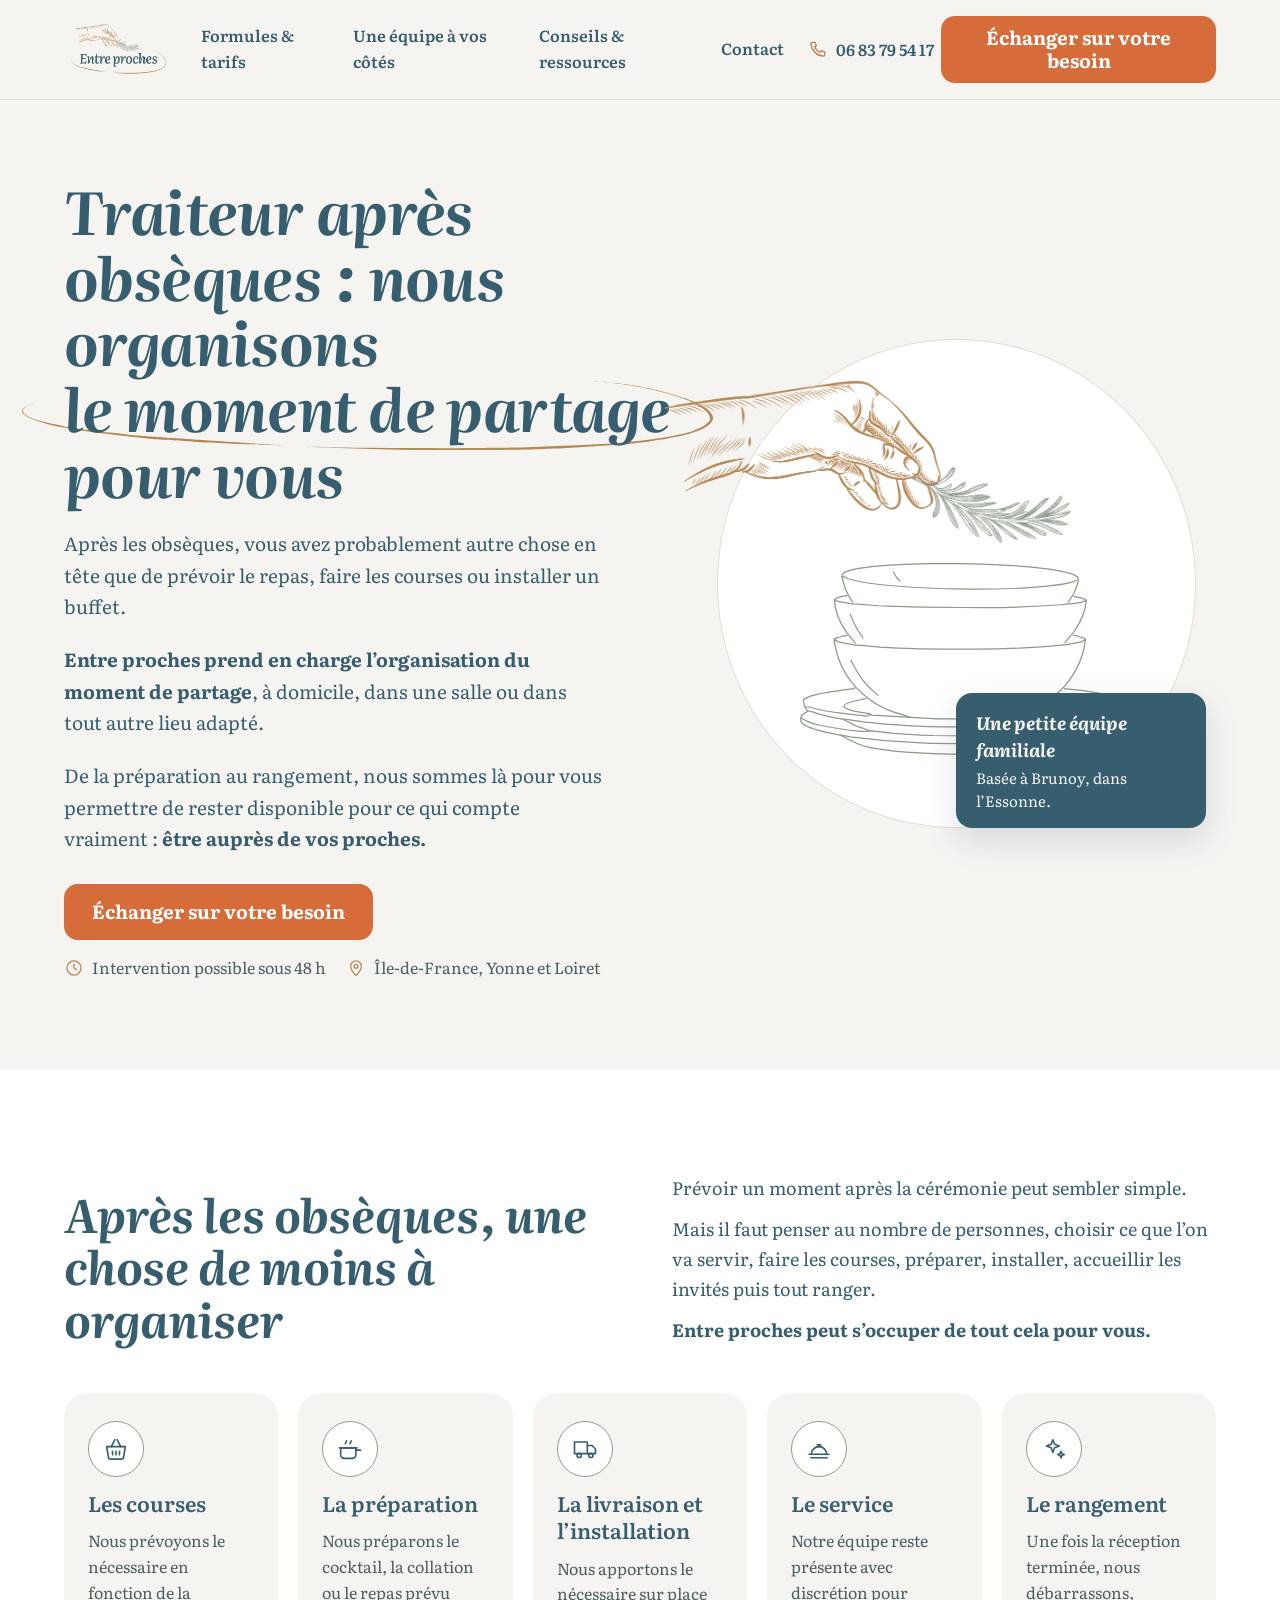
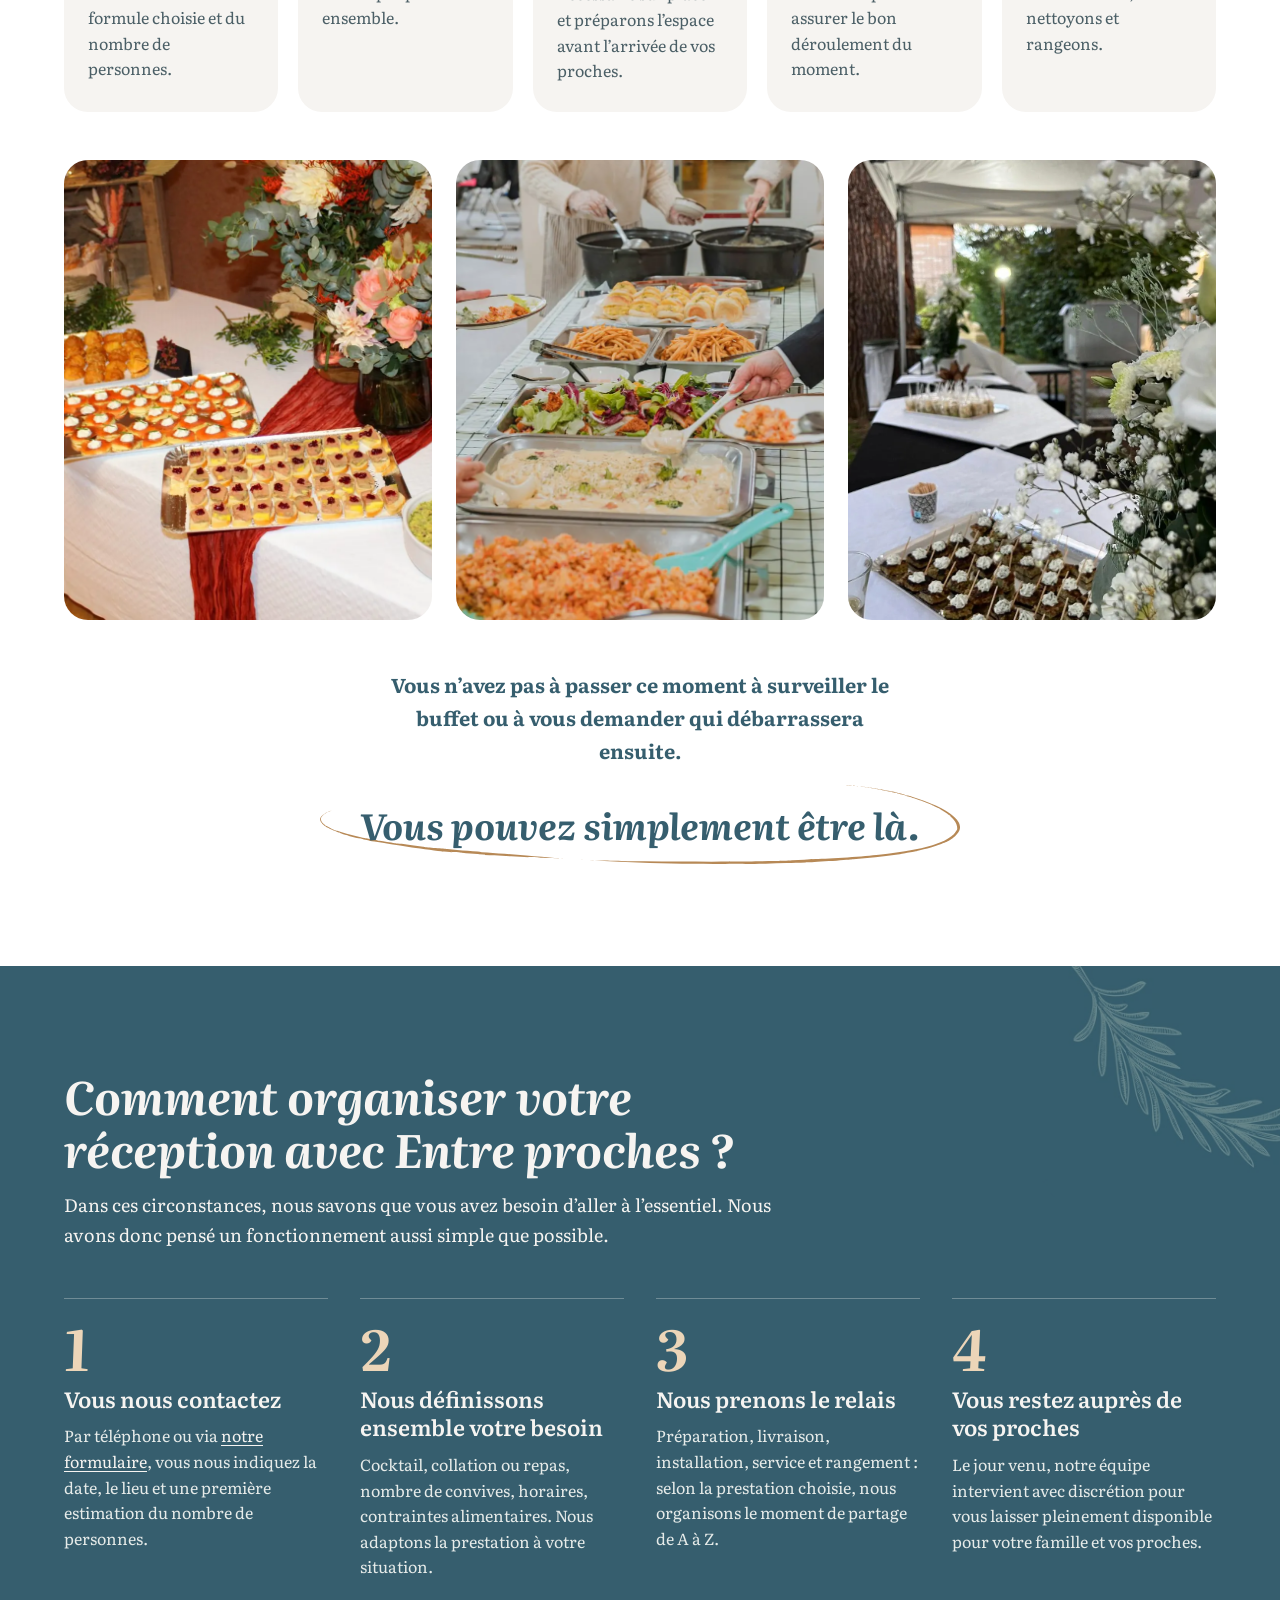
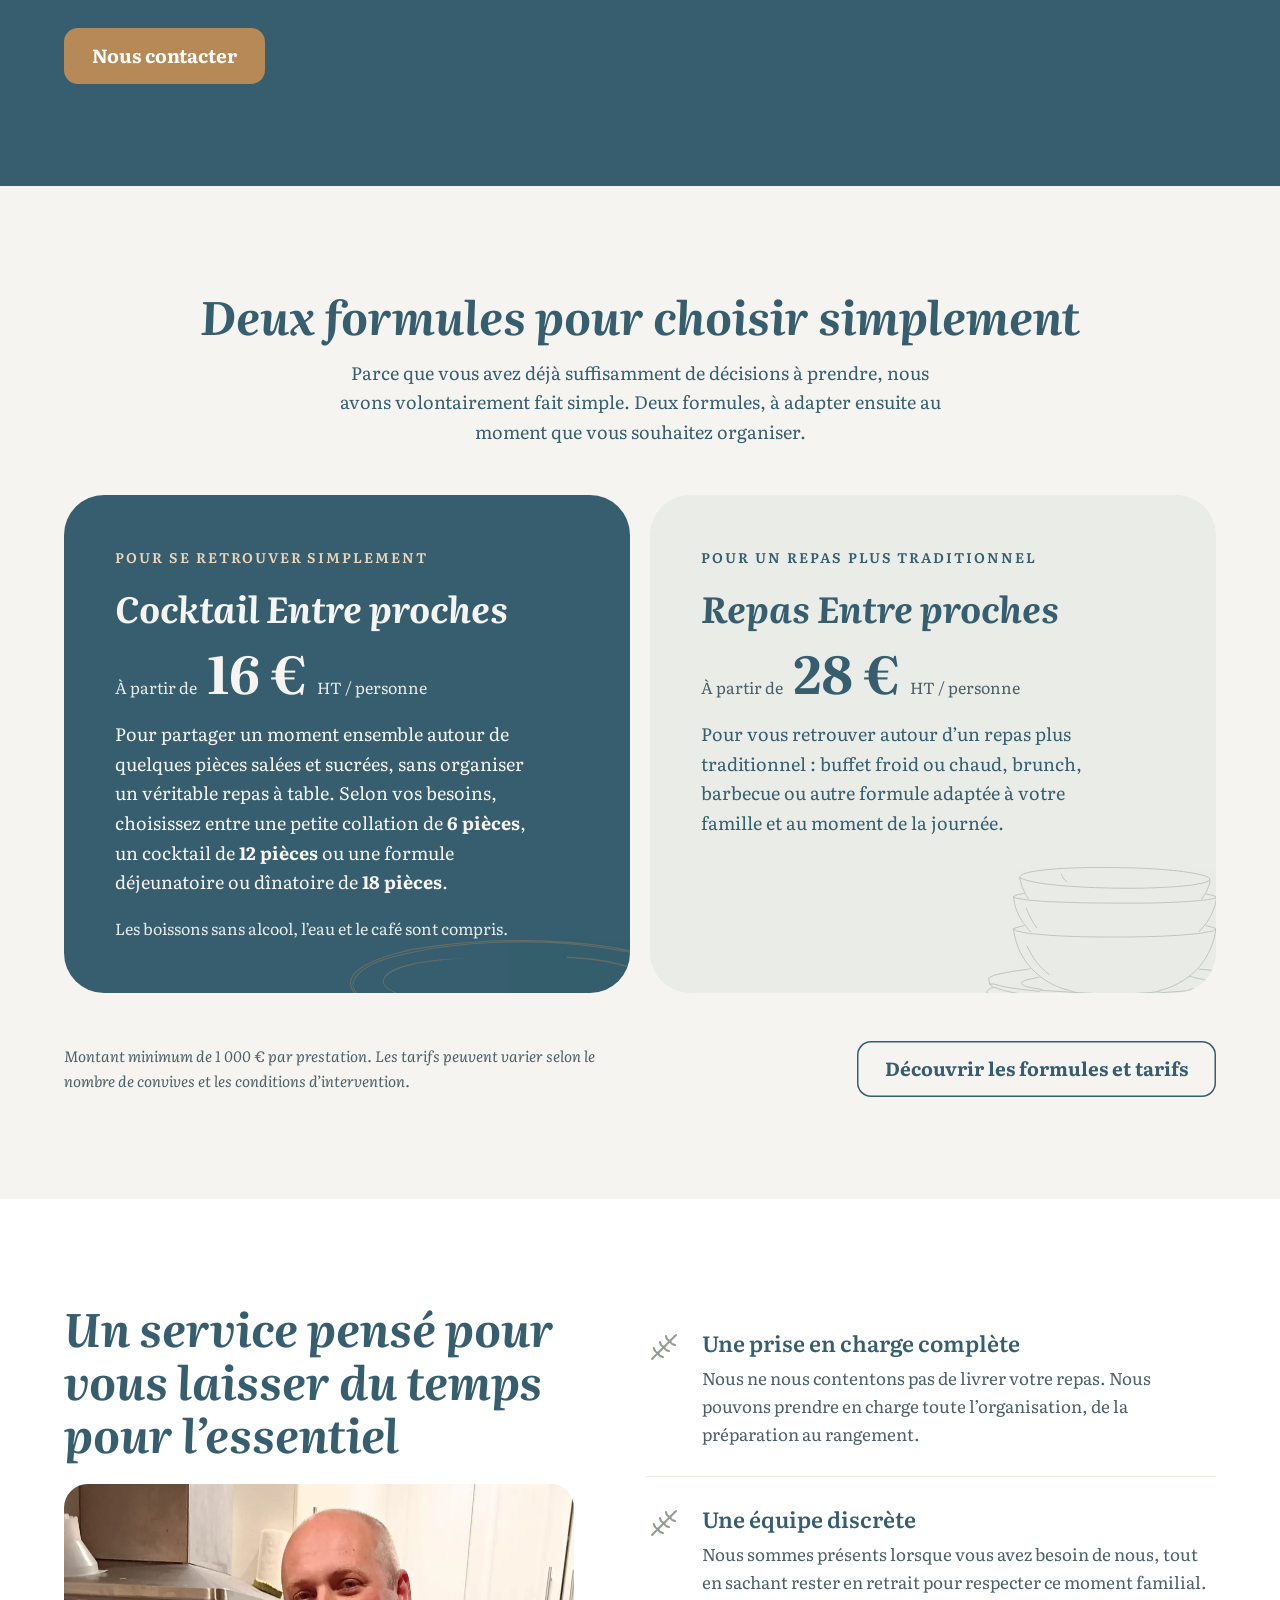
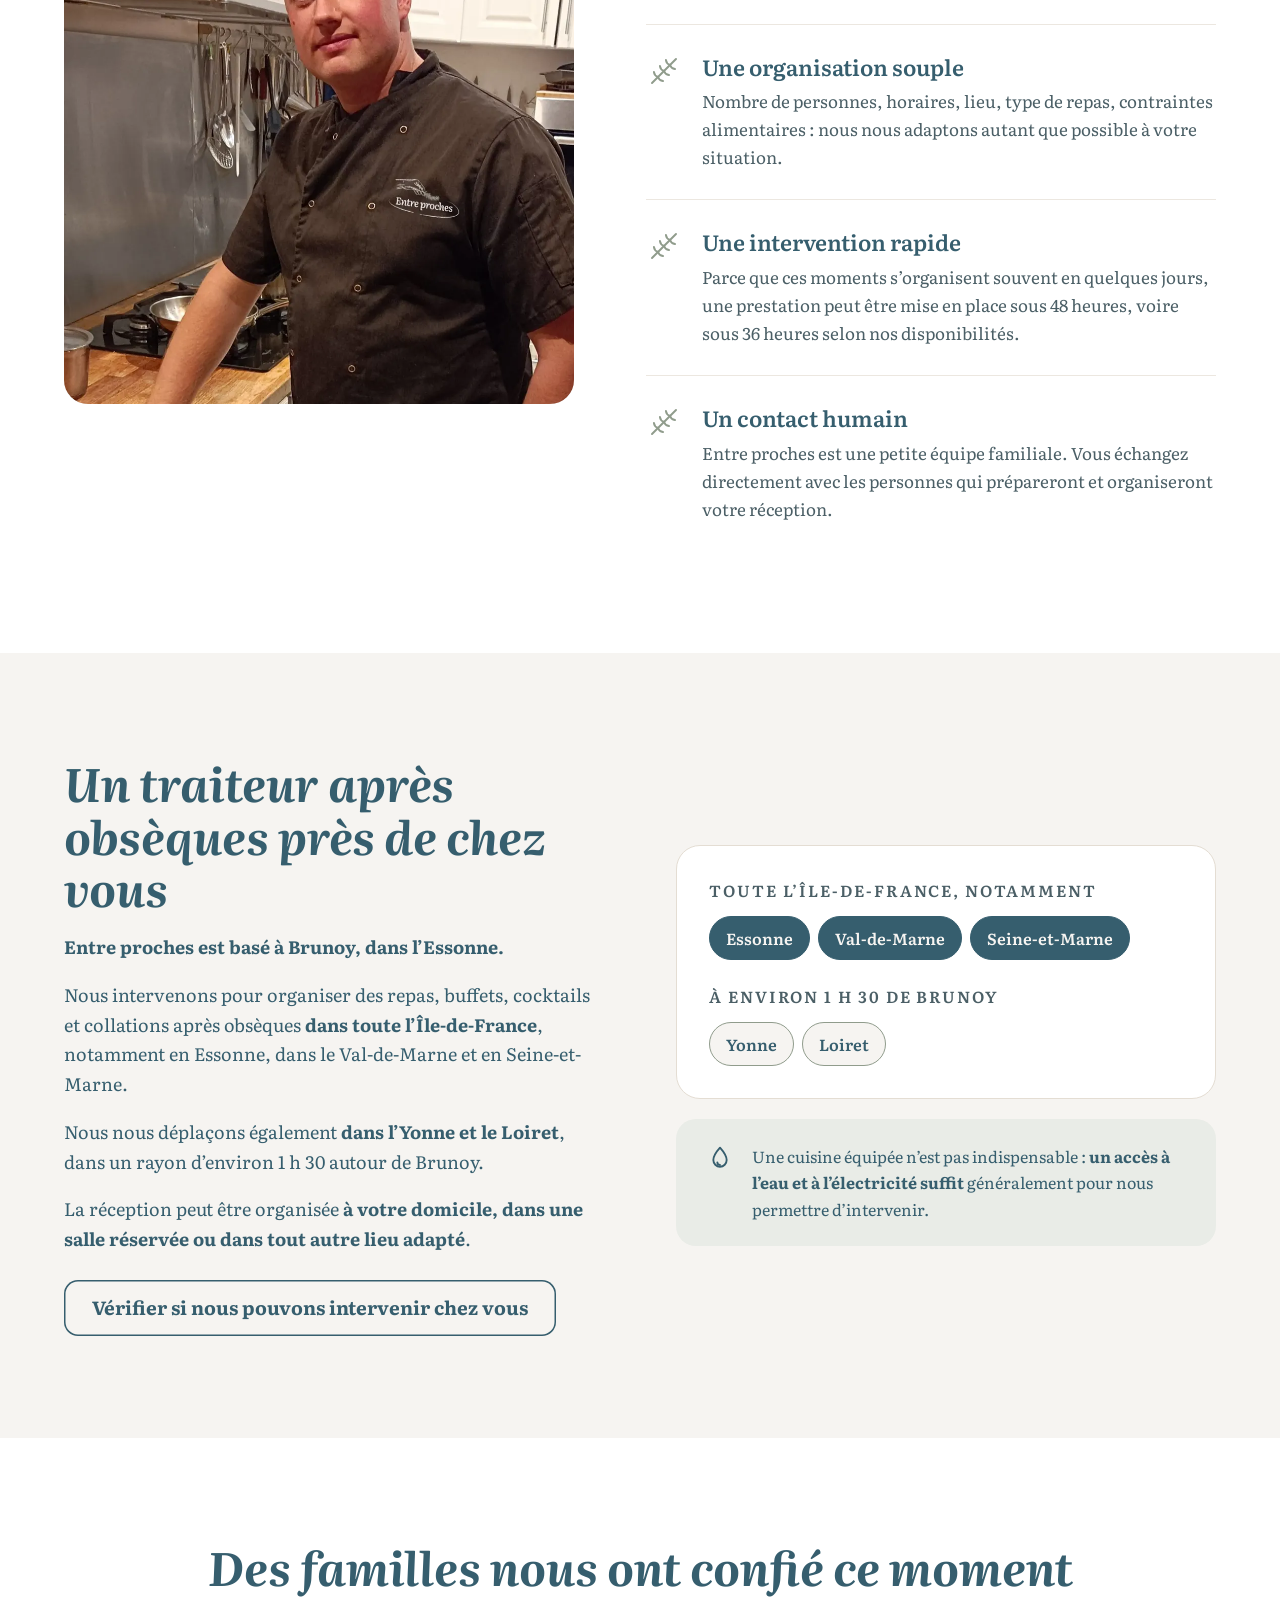
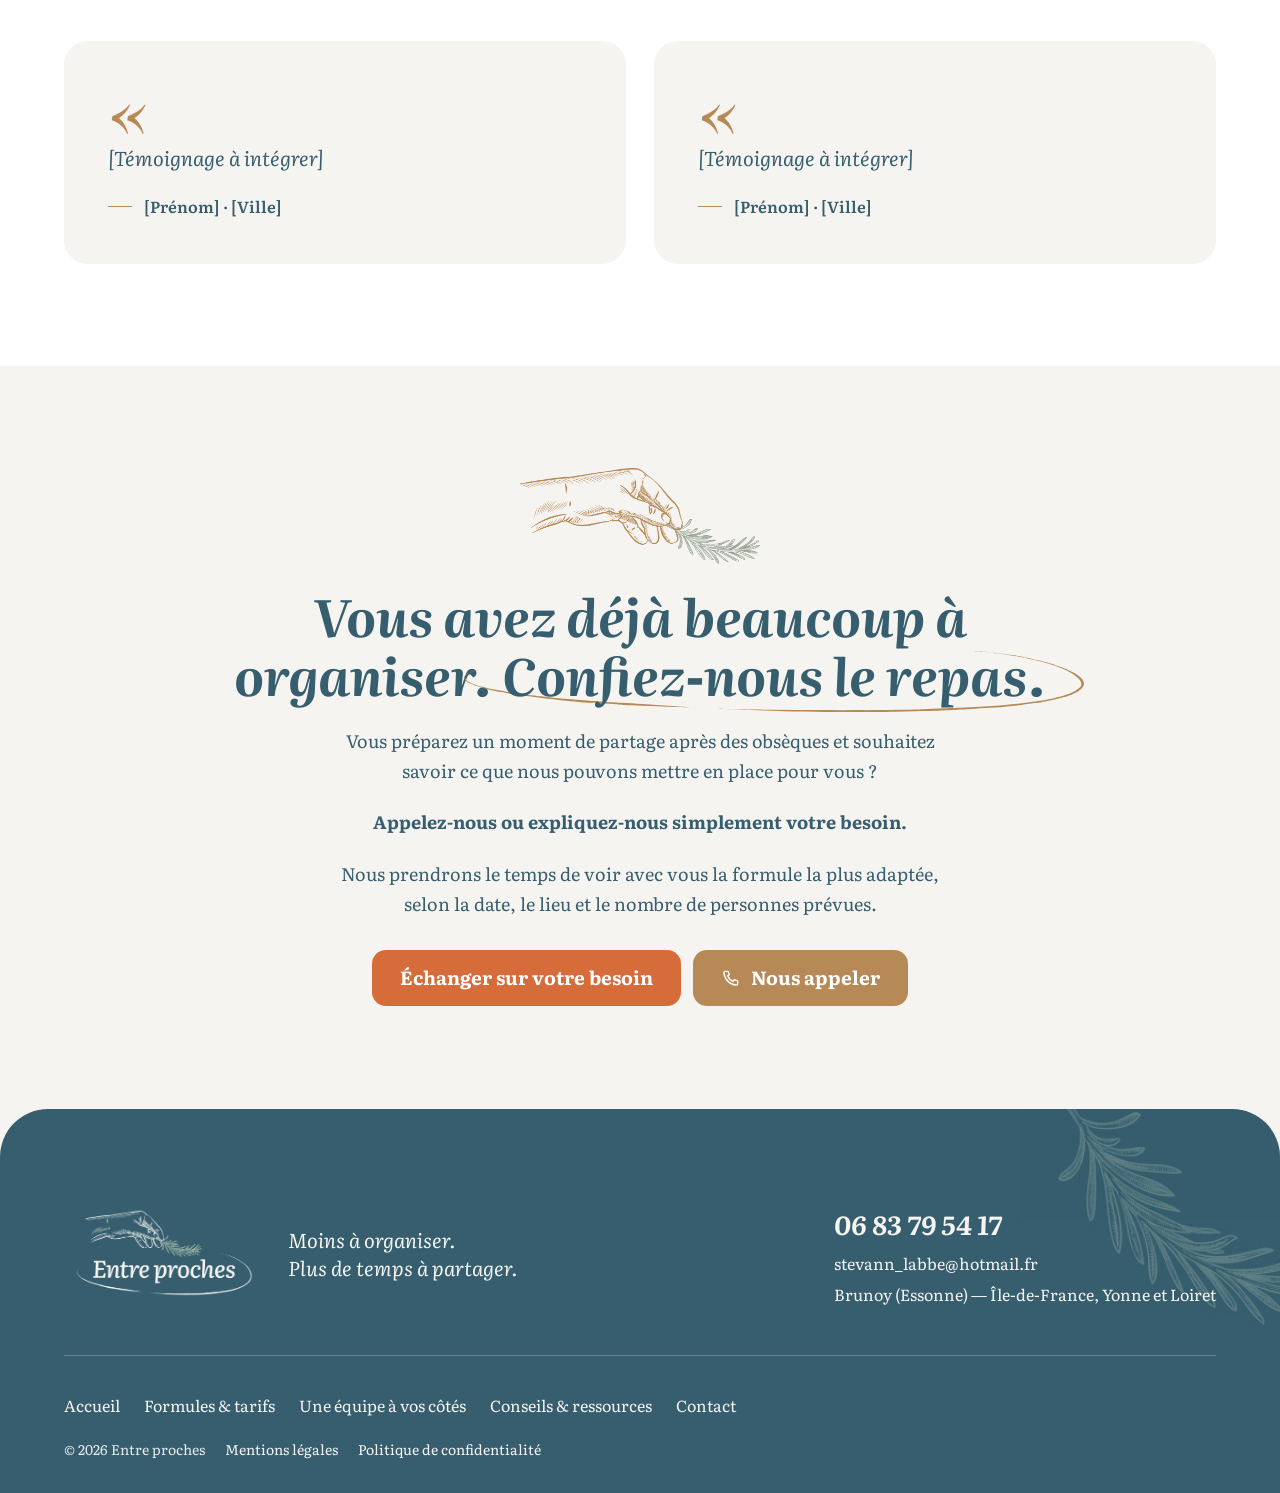
==== commit dfb194fe: "Ajout du téléphone et de l'e-mail de Stevann" ====
--- a/index.html
+++ b/index.html
@@ -27,7 +27,7 @@
     <div class="site-nav" id="site-nav">
       <nav aria-label="Navigation principale"><ul class="nav-list"><li><a href="repas-apres-obseques/">Formules &amp; tarifs</a></li><li><a href="notre-equipe/">Une équipe à vos côtés</a></li><li><a href="conseils-et-ressources/">Conseils &amp; ressources</a></li><li><a href="contact/">Contact</a></li></ul></nav>
       <div class="header-actions">
-        <a class="phone-link" href="tel:[NUMERO]"><svg class="icon" viewBox="0 0 24 24" aria-hidden="true"><path d="M5 4h3.5l1.5 4-2 1.3a11 11 0 0 0 6.7 6.7L16 14l4 1.5V19a1.5 1.5 0 0 1-1.6 1.5C10.6 20 4 13.4 3.5 5.6A1.5 1.5 0 0 1 5 4z"/></svg>[01 XX XX XX XX]</a>
+        <a class="phone-link" href="tel:+33683795417"><svg class="icon" viewBox="0 0 24 24" aria-hidden="true"><path d="M5 4h3.5l1.5 4-2 1.3a11 11 0 0 0 6.7 6.7L16 14l4 1.5V19a1.5 1.5 0 0 1-1.6 1.5C10.6 20 4 13.4 3.5 5.6A1.5 1.5 0 0 1 5 4z"/></svg>06 83 79 54 17</a>
         <a class="btn btn--primary btn--sm" href="contact/">Échanger sur votre besoin</a>
       </div>
     </div>
@@ -194,7 +194,7 @@
     <p class="measure">Nous prendrons le temps de voir avec vous la formule la plus adaptée, selon la date, le lieu et le nombre de personnes prévues.</p>
     <div class="btn-row btn-row--center" style="margin-top:10px">
       <a class="btn btn--primary" href="contact/">Échanger sur votre besoin</a>
-      <a class="btn btn--contact" href="tel:[NUMERO]"><svg class="icon" viewBox="0 0 24 24" aria-hidden="true"><path d="M5 4h3.5l1.5 4-2 1.3a11 11 0 0 0 6.7 6.7L16 14l4 1.5V19a1.5 1.5 0 0 1-1.6 1.5C10.6 20 4 13.4 3.5 5.6A1.5 1.5 0 0 1 5 4z"/></svg>Nous appeler</a>
+      <a class="btn btn--contact" href="tel:+33683795417"><svg class="icon" viewBox="0 0 24 24" aria-hidden="true"><path d="M5 4h3.5l1.5 4-2 1.3a11 11 0 0 0 6.7 6.7L16 14l4 1.5V19a1.5 1.5 0 0 1-1.6 1.5C10.6 20 4 13.4 3.5 5.6A1.5 1.5 0 0 1 5 4z"/></svg>Nous appeler</a>
     </div>
   </div>
 </section>
@@ -209,8 +209,8 @@
         <p class="site-footer__tagline">Moins à organiser.<br>Plus de temps à partager.</p>
       </div>
       <div class="site-footer__contact">
-        <a class="site-footer__phone" href="tel:[NUMERO]">[01 XX XX XX XX]</a>
-        <a href="mailto:[ADRESSE E-MAIL]">[ADRESSE E-MAIL]</a>
+        <a class="site-footer__phone" href="tel:+33683795417">06 83 79 54 17</a>
+        <a href="mailto:stevann_labbe@hotmail.fr">stevann_labbe@hotmail.fr</a>
         <p>Brunoy (Essonne) — Île-de-France, Yonne et Loiret</p>
       </div>
     </div>
--- a/assets/css/style.css
+++ b/assets/css/style.css
@@ -309,6 +309,10 @@
 .quote blockquote { font-style: italic; font-size: 20px; line-height: 1.6; }
 .quote figcaption { display: flex; align-items: center; gap: 12px; font-size: 16px; font-weight: 600; }
 .quote figcaption::before { content: ""; width: 24px; height: 1.5px; background: var(--caramel); }
+
+/* Dernière section collée au pied de page (pas de bande blanche) */
+.section--last { padding-bottom: calc(var(--section-y) + 48px); }
+main:has(> .section--last:last-child) + .site-footer { margin-top: -48px; border-top: 1px solid rgba(246, 244, 241, .18); }
 
 /* ---------- Pied de page ---------- */
 .site-footer {
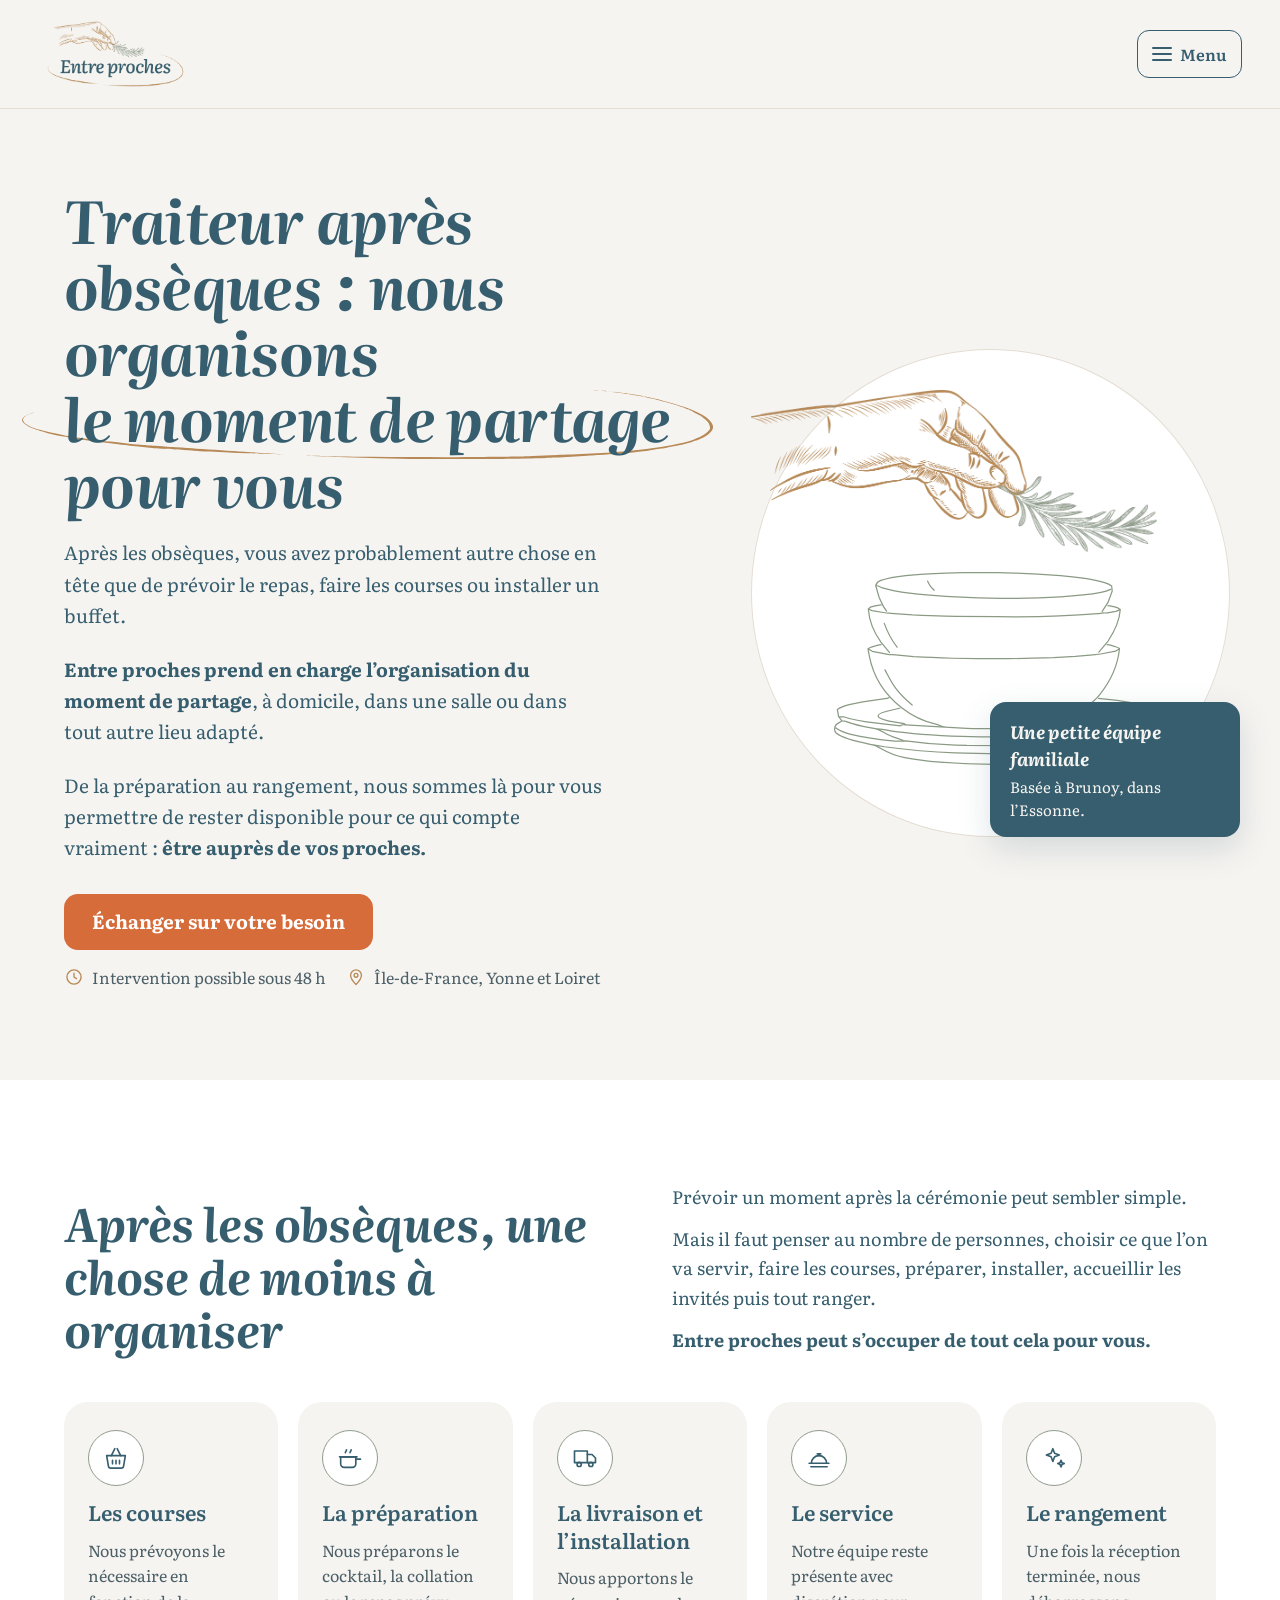
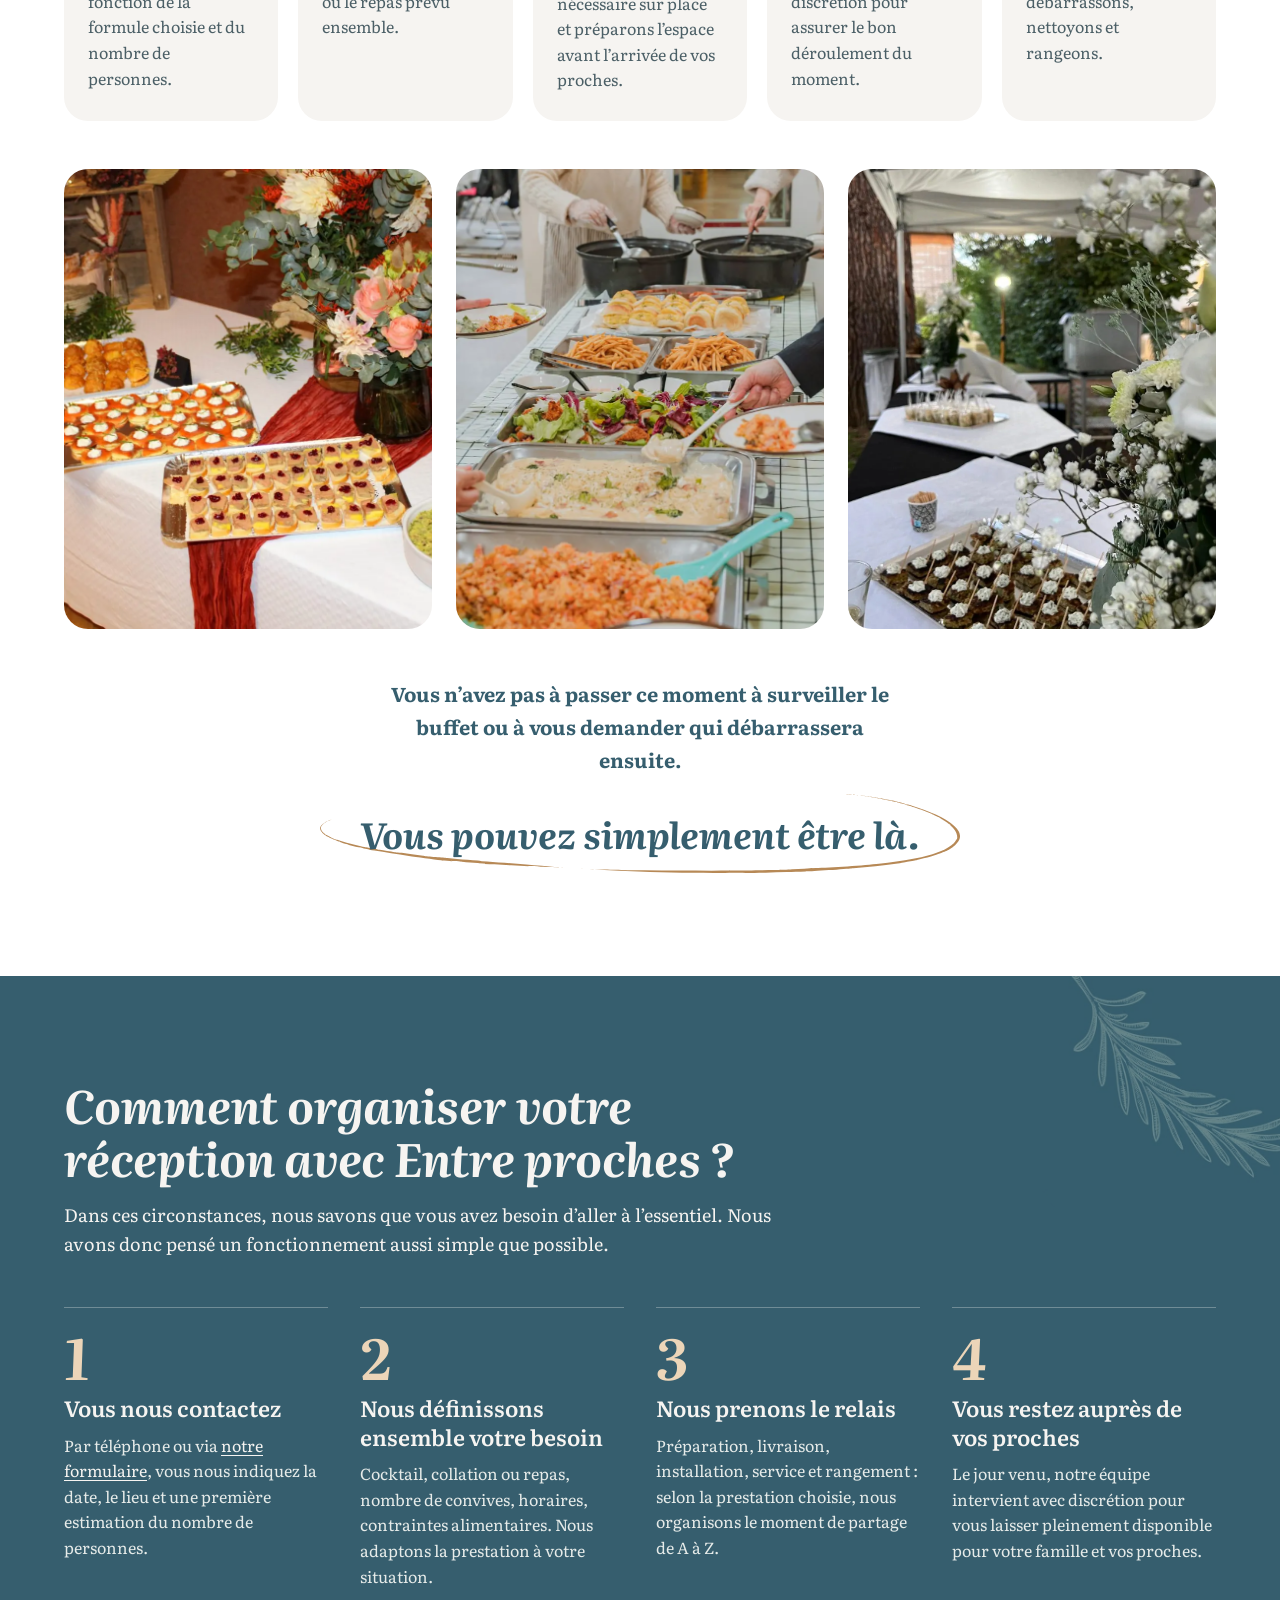
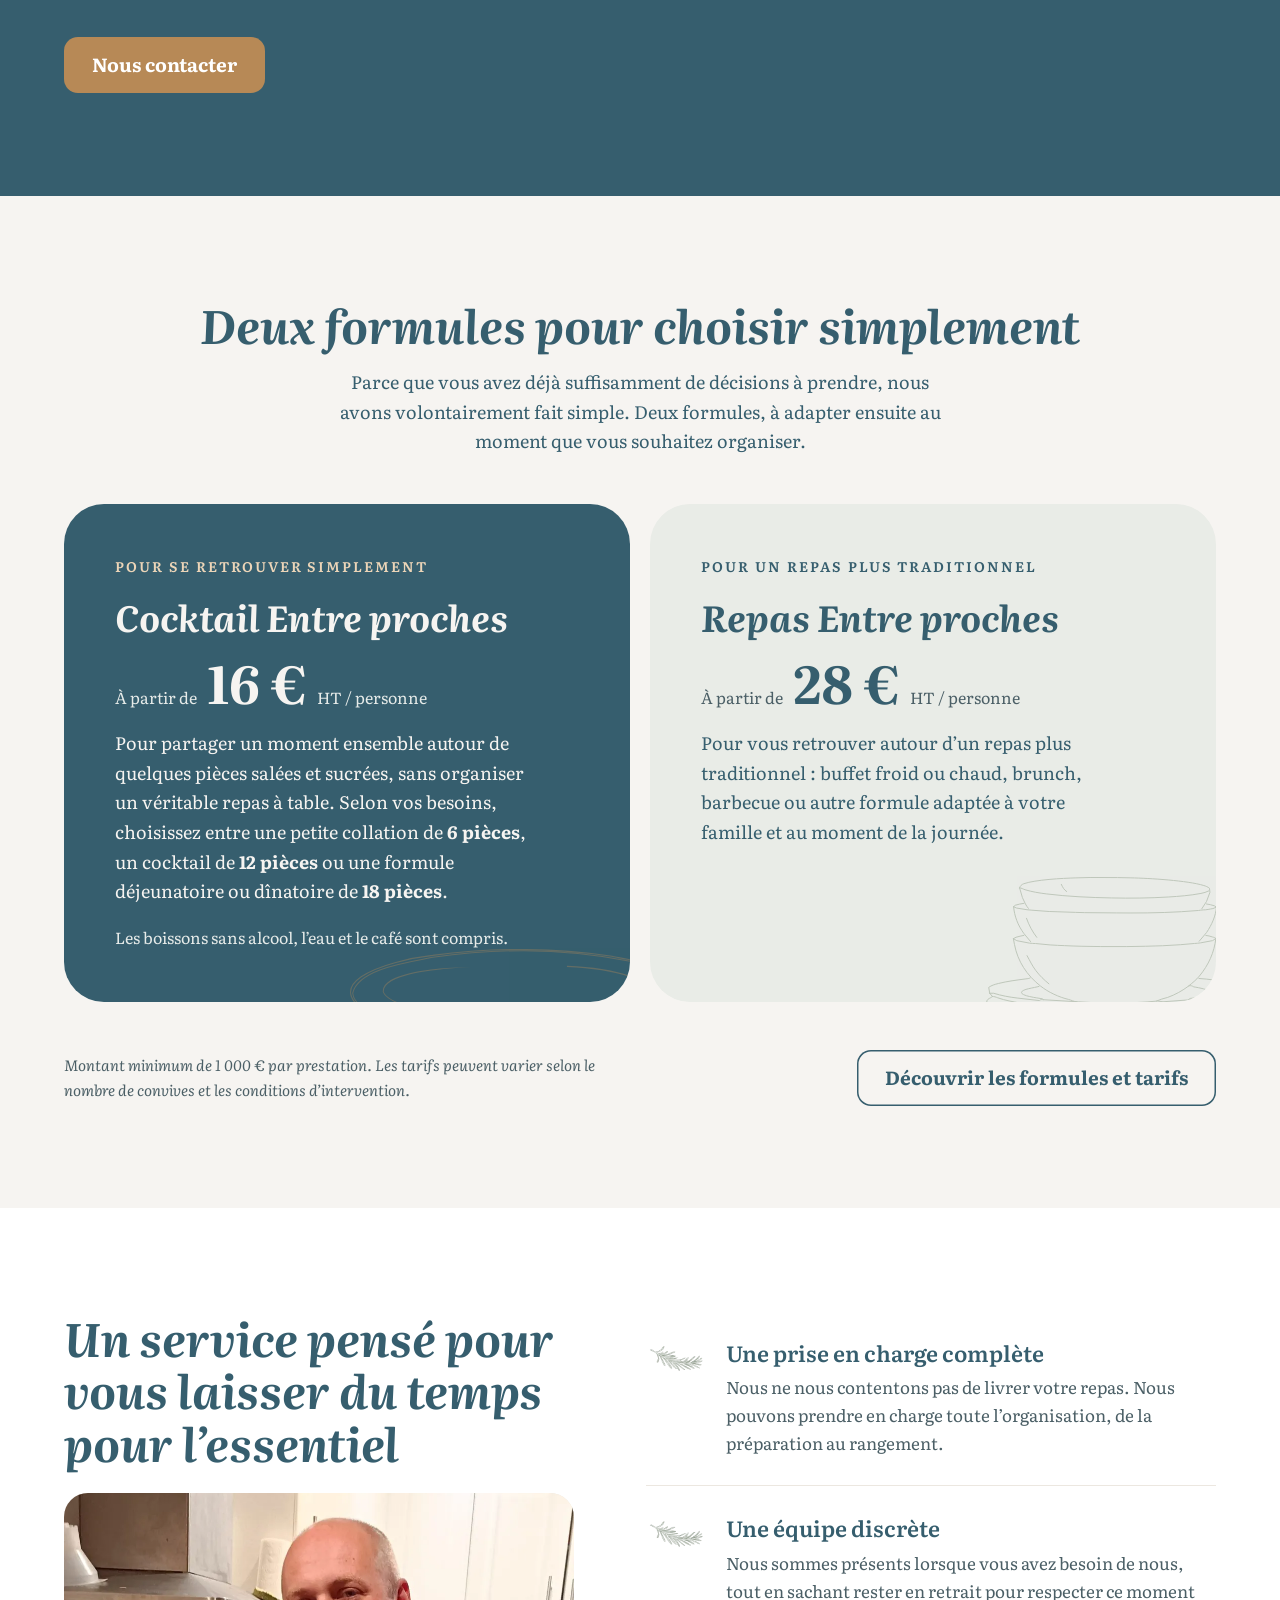
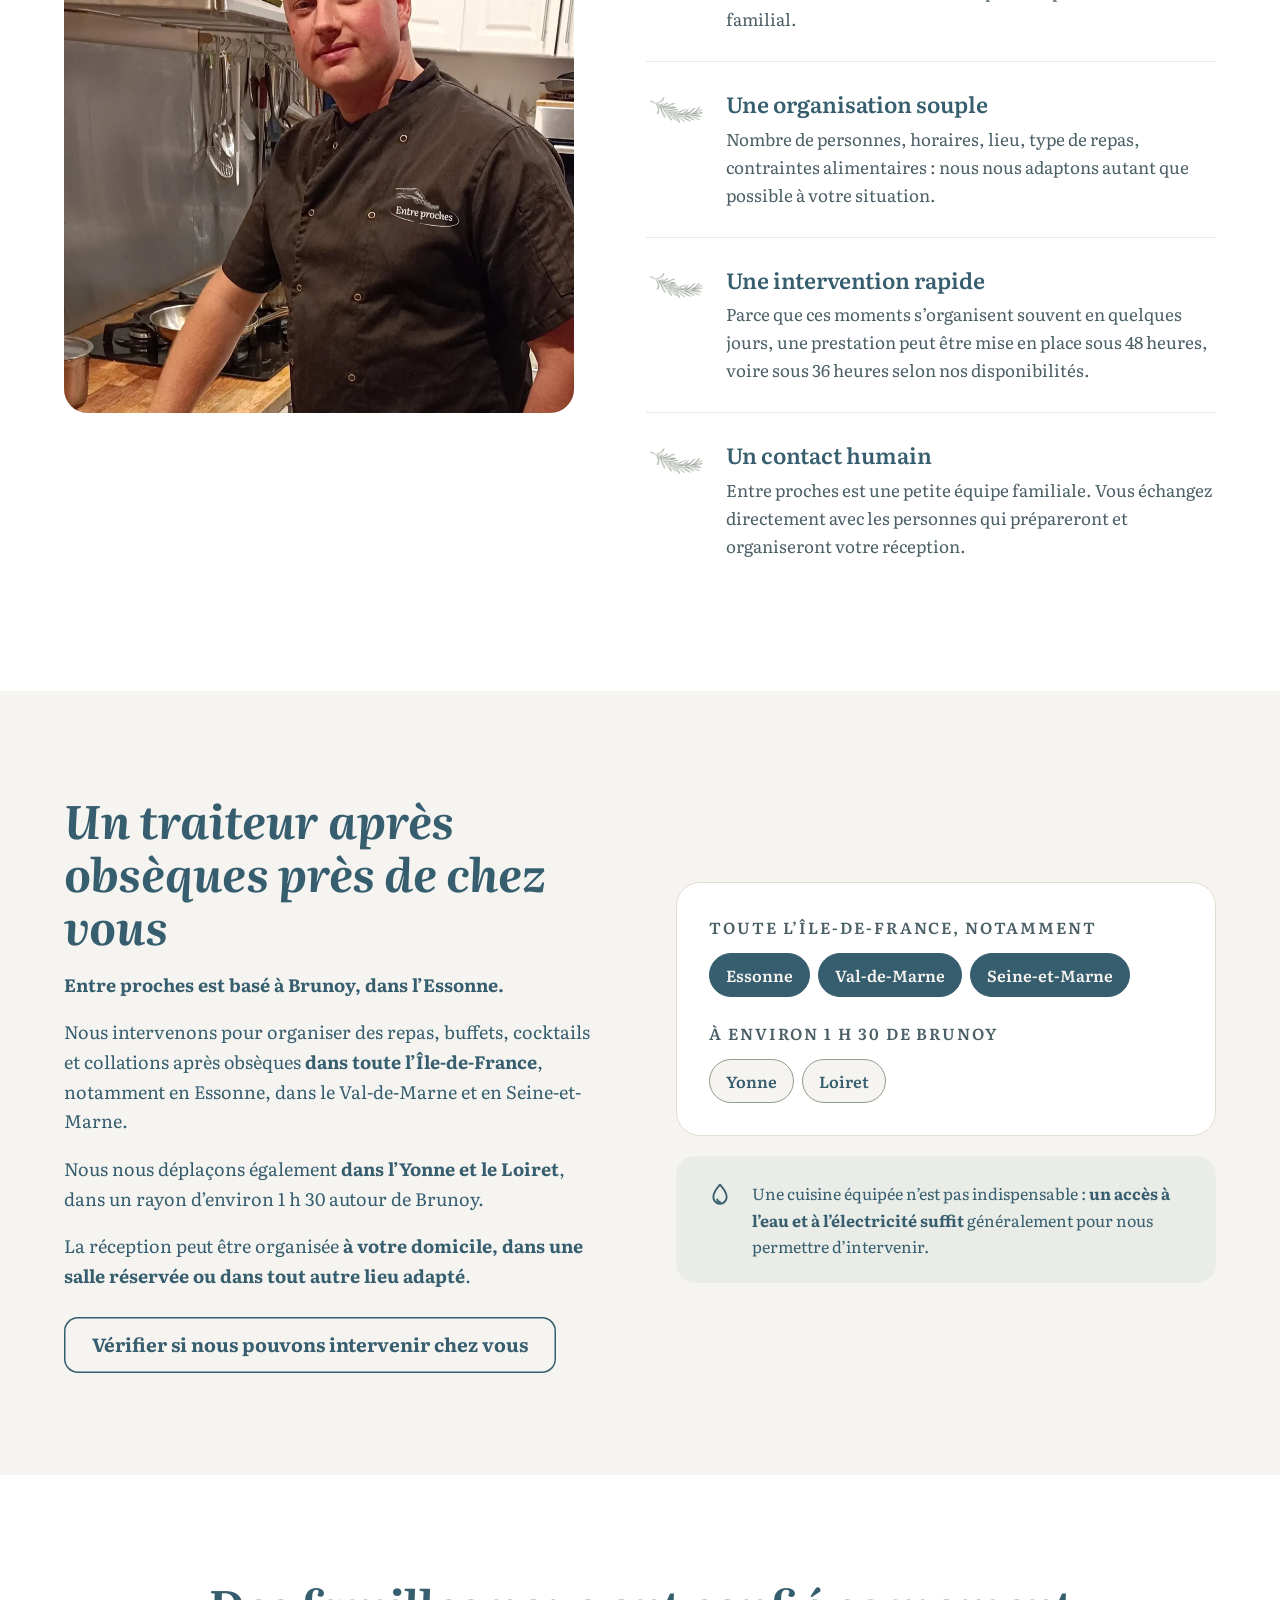
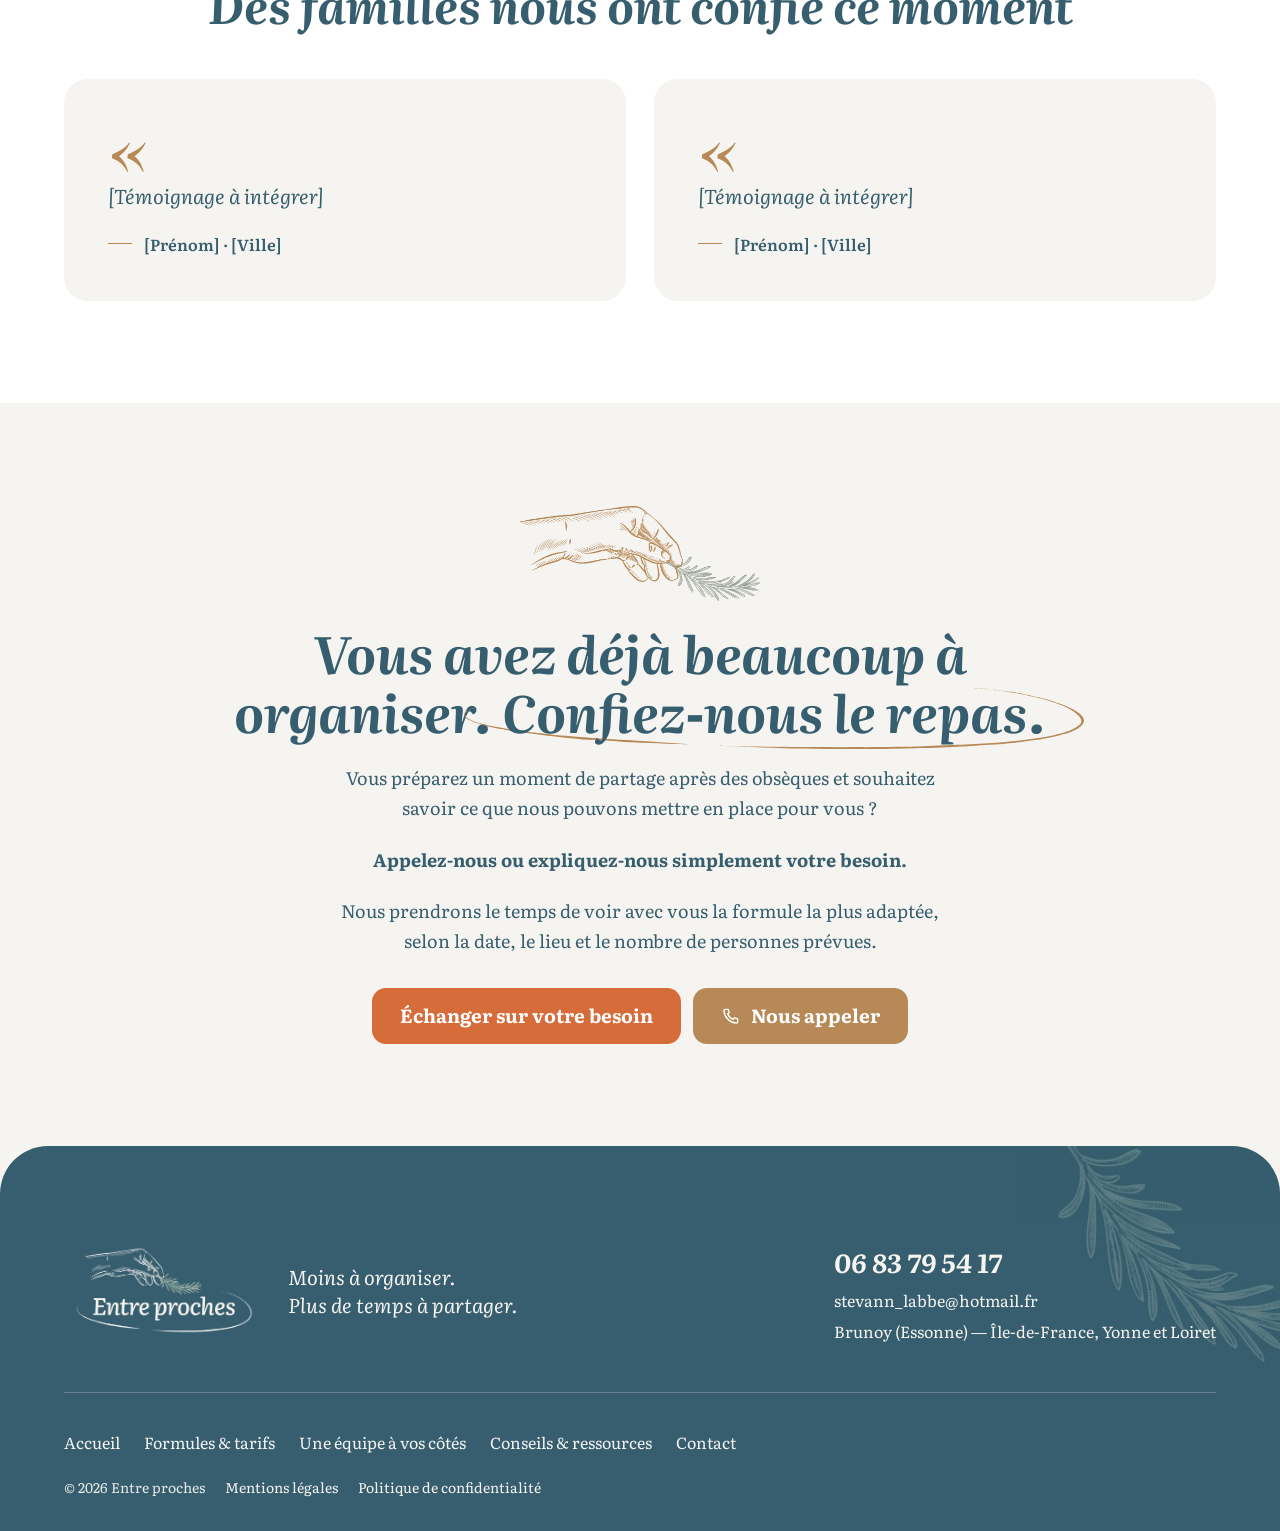
==== commit d8e8c020: "Retours client : logo, hero, laurier, tariRetours client logo hero laurier tarif typof 16 euros, typ" ====
--- a/index.html
+++ b/index.html
@@ -38,14 +38,14 @@
 <section class="hero">
   <div class="container split">
     <div class="hero__text">
-      <h1 class="h1">Traiteur après obsèques : nous organisons <span class="circled">le moment de partage</span> pour vous</h1>
+      <h1 class="h1">Traiteur après obsèques : nous organisons <span class="circled">le moment de partage</span> pour vous</h1>
       <p class="lead">Après les obsèques, vous avez probablement autre chose en tête que de prévoir le repas, faire les courses ou installer un buffet.</p>
       <p class="lead"><strong>Entre proches prend en charge l’organisation du moment de partage</strong>, à domicile, dans une salle ou dans tout autre lieu adapté.</p>
-      <p class="lead">De la préparation au rangement, nous sommes là pour vous permettre de rester disponible pour ce qui compte vraiment : <strong>être auprès de vos proches.</strong></p>
+      <p class="lead">De la préparation au rangement, nous sommes là pour vous permettre de rester disponible pour ce qui compte vraiment : <strong>être auprès de vos proches.</strong></p>
       <div class="stack" style="gap:14px;margin-top:8px">
         <div class="btn-row"><a class="btn btn--primary" href="contact/">Échanger sur votre besoin</a></div>
         <ul class="reassurance">
-          <li><svg class="icon" viewBox="0 0 24 24" aria-hidden="true"><circle cx="12" cy="12" r="8.5"/><path d="M12 7.5V12l3 2"/></svg>Intervention possible sous 48 h</li>
+          <li><svg class="icon" viewBox="0 0 24 24" aria-hidden="true"><circle cx="12" cy="12" r="8.5"/><path d="M12 7.5V12l3 2"/></svg>Intervention possible sous 48 h</li>
           <li><svg class="icon" viewBox="0 0 24 24" aria-hidden="true"><path d="M12 21s-6.5-6.2-6.5-11a6.5 6.5 0 0 1 13 0c0 4.8-6.5 11-6.5 11z"/><circle cx="12" cy="10" r="2.3"/></svg>Île-de-France, Yonne et Loiret</li>
         </ul>
       </div>
@@ -94,13 +94,13 @@
   <img class="band-icon" src="assets/img/icone-romarin.webp" alt="" width="300" height="300" loading="lazy">
   <div class="container stack stack--xl" style="position:relative">
     <div class="stack" style="max-width:760px">
-      <h2 class="h2">Comment organiser votre réception avec Entre proches ?</h2>
+      <h2 class="h2">Comment organiser votre réception avec Entre proches ?</h2>
       <p>Dans ces circonstances, nous savons que vous avez besoin d’aller à l’essentiel. Nous avons donc pensé un fonctionnement aussi simple que possible.</p>
     </div>
     <ol class="grid grid--4 list-reset steps">
       <li><span class="steps__num" aria-hidden="true">1</span><h3 class="h3" style="font-size:22px">Vous nous contactez</h3><p>Par téléphone ou via <a href="contact/">notre formulaire</a>, vous nous indiquez la date, le lieu et une première estimation du nombre de personnes.</p></li>
       <li><span class="steps__num" aria-hidden="true">2</span><h3 class="h3" style="font-size:22px">Nous définissons ensemble votre besoin</h3><p>Cocktail, collation ou repas, nombre de convives, horaires, contraintes alimentaires. Nous adaptons la prestation à votre situation.</p></li>
-      <li><span class="steps__num" aria-hidden="true">3</span><h3 class="h3" style="font-size:22px">Nous prenons le relais</h3><p>Préparation, livraison, installation, service et rangement : selon la prestation choisie, nous organisons le moment de partage de A à Z.</p></li>
+      <li><span class="steps__num" aria-hidden="true">3</span><h3 class="h3" style="font-size:22px">Nous prenons le relais</h3><p>Préparation, livraison, installation, service et rangement : selon la prestation choisie, nous organisons le moment de partage de A à Z.</p></li>
       <li><span class="steps__num" aria-hidden="true">4</span><h3 class="h3" style="font-size:22px">Vous restez auprès de vos proches</h3><p>Le jour venu, notre équipe intervient avec discrétion pour vous laisser pleinement disponible pour votre famille et vos proches.</p></li>
     </ol>
     <div><a class="btn btn--contact" href="contact/">Nous contacter</a></div>
@@ -117,21 +117,21 @@
       <article class="formule formule--blue">
         <p class="formule__tag">Pour se retrouver simplement</p>
         <h3 class="formule__title">Cocktail Entre proches</h3>
-        <p class="formule__price"><span>À partir de</span><strong>16 €</strong><span>HT / personne</span></p>
-        <p class="formule__text">Pour partager un moment ensemble autour de quelques pièces salées et sucrées, sans organiser un véritable repas à table. Selon vos besoins, choisissez entre une petite collation de <strong>6 pièces</strong>, un cocktail de <strong>12 pièces</strong> ou une formule déjeunatoire ou dînatoire de <strong>18 pièces</strong>.</p>
+        <p class="formule__price"><span>À partir de</span><strong>16 €</strong><span>HT / personne</span></p>
+        <p class="formule__text">Pour partager un moment ensemble autour de quelques pièces salées et sucrées, sans organiser un véritable repas à table. Selon vos besoins, choisissez entre une petite collation de <strong>6 pièces</strong>, un cocktail de <strong>12 pièces</strong> ou une formule déjeunatoire ou dînatoire de <strong>18 pièces</strong>.</p>
         <p class="formule__sub">Les boissons sans alcool, l’eau et le café sont compris.</p>
         <img class="formule__deco" src="assets/img/assiette.svg" alt="" width="640" height="176" loading="lazy">
       </article>
       <article class="formule formule--sauge">
         <p class="formule__tag">Pour un repas plus traditionnel</p>
         <h3 class="formule__title">Repas Entre proches</h3>
-        <p class="formule__price"><span>À partir de</span><strong>28 €</strong><span>HT / personne</span></p>
-        <p class="formule__text">Pour vous retrouver autour d’un repas plus traditionnel : buffet froid ou chaud, brunch, barbecue ou autre formule adaptée à votre famille et au moment de la journée.</p>
+        <p class="formule__price"><span>À partir de</span><strong>28 €</strong><span>HT / personne</span></p>
+        <p class="formule__text">Pour vous retrouver autour d’un repas plus traditionnel : buffet froid ou chaud, brunch, barbecue ou autre formule adaptée à votre famille et au moment de la journée.</p>
         <img class="formule__deco" src="assets/img/vaisselle.svg" alt="" width="527" height="315" loading="lazy">
       </article>
     </div>
     <div class="row-between">
-      <p class="note measure">Montant minimum de 1 000 € par prestation. Les tarifs peuvent varier selon le nombre de convives et les conditions d’intervention.</p>
+      <p class="note measure">Montant minimum de 1 000 € par prestation. Les tarifs peuvent varier selon le nombre de convives et les conditions d’intervention.</p>
       <a class="btn btn--outline" href="repas-apres-obseques/">Découvrir les formules et tarifs</a>
     </div>
   </div>
@@ -144,11 +144,11 @@
       <img class="photo photo--portrait photo--top" style="max-height:520px" src="assets/img/photos/stevann-hd.webp" alt="Stevann, fondateur d’Entre proches, dans sa cuisine" width="1006" height="1400" loading="lazy">
     </div>
     <ul class="list-reset reasons" style="flex-basis:480px">
-      <li><svg class="sprig" viewBox="0 0 24 24" aria-hidden="true"><path d="M4 20C9 15 14 10 20 4"/><path d="M8 16c-1.5-.5-2.5-1.8-2.7-3.3M8 16c.5 1.5 1.8 2.5 3.3 2.7M12 12c-1.5-.5-2.5-1.8-2.7-3.3M12 12c.5 1.5 1.8 2.5 3.3 2.7M16 8c-1.5-.5-2.5-1.8-2.7-3.3M16 8c.5 1.5 1.8 2.5 3.3 2.7"/></svg><div class="stack" style="gap:6px"><h3 class="h3" style="font-size:22px">Une prise en charge complète</h3><p>Nous ne nous contentons pas de livrer votre repas. Nous pouvons prendre en charge toute l’organisation, de la préparation au rangement.</p></div></li>
-      <li><svg class="sprig" viewBox="0 0 24 24" aria-hidden="true"><path d="M4 20C9 15 14 10 20 4"/><path d="M8 16c-1.5-.5-2.5-1.8-2.7-3.3M8 16c.5 1.5 1.8 2.5 3.3 2.7M12 12c-1.5-.5-2.5-1.8-2.7-3.3M12 12c.5 1.5 1.8 2.5 3.3 2.7M16 8c-1.5-.5-2.5-1.8-2.7-3.3M16 8c.5 1.5 1.8 2.5 3.3 2.7"/></svg><div class="stack" style="gap:6px"><h3 class="h3" style="font-size:22px">Une équipe discrète</h3><p>Nous sommes présents lorsque vous avez besoin de nous, tout en sachant rester en retrait pour respecter ce moment familial.</p></div></li>
-      <li><svg class="sprig" viewBox="0 0 24 24" aria-hidden="true"><path d="M4 20C9 15 14 10 20 4"/><path d="M8 16c-1.5-.5-2.5-1.8-2.7-3.3M8 16c.5 1.5 1.8 2.5 3.3 2.7M12 12c-1.5-.5-2.5-1.8-2.7-3.3M12 12c.5 1.5 1.8 2.5 3.3 2.7M16 8c-1.5-.5-2.5-1.8-2.7-3.3M16 8c.5 1.5 1.8 2.5 3.3 2.7"/></svg><div class="stack" style="gap:6px"><h3 class="h3" style="font-size:22px">Une organisation souple</h3><p>Nombre de personnes, horaires, lieu, type de repas, contraintes alimentaires : nous nous adaptons autant que possible à votre situation.</p></div></li>
-      <li><svg class="sprig" viewBox="0 0 24 24" aria-hidden="true"><path d="M4 20C9 15 14 10 20 4"/><path d="M8 16c-1.5-.5-2.5-1.8-2.7-3.3M8 16c.5 1.5 1.8 2.5 3.3 2.7M12 12c-1.5-.5-2.5-1.8-2.7-3.3M12 12c.5 1.5 1.8 2.5 3.3 2.7M16 8c-1.5-.5-2.5-1.8-2.7-3.3M16 8c.5 1.5 1.8 2.5 3.3 2.7"/></svg><div class="stack" style="gap:6px"><h3 class="h3" style="font-size:22px">Une intervention rapide</h3><p>Parce que ces moments s’organisent souvent en quelques jours, une prestation peut être mise en place sous 48 heures, voire sous 36 heures selon nos disponibilités.</p></div></li>
-      <li><svg class="sprig" viewBox="0 0 24 24" aria-hidden="true"><path d="M4 20C9 15 14 10 20 4"/><path d="M8 16c-1.5-.5-2.5-1.8-2.7-3.3M8 16c.5 1.5 1.8 2.5 3.3 2.7M12 12c-1.5-.5-2.5-1.8-2.7-3.3M12 12c.5 1.5 1.8 2.5 3.3 2.7M16 8c-1.5-.5-2.5-1.8-2.7-3.3M16 8c.5 1.5 1.8 2.5 3.3 2.7"/></svg><div class="stack" style="gap:6px"><h3 class="h3" style="font-size:22px">Un contact humain</h3><p>Entre proches est une petite équipe familiale. Vous échangez directement avec les personnes qui prépareront et organiseront votre réception.</p></div></li>
+      <li><img class="laurier" src="assets/img/laurier.webp" alt="" width="56" height="33" loading="lazy"><div class="stack" style="gap:6px"><h3 class="h3" style="font-size:22px">Une prise en charge complète</h3><p>Nous ne nous contentons pas de livrer votre repas. Nous pouvons prendre en charge toute l’organisation, de la préparation au rangement.</p></div></li>
+      <li><img class="laurier" src="assets/img/laurier.webp" alt="" width="56" height="33" loading="lazy"><div class="stack" style="gap:6px"><h3 class="h3" style="font-size:22px">Une équipe discrète</h3><p>Nous sommes présents lorsque vous avez besoin de nous, tout en sachant rester en retrait pour respecter ce moment familial.</p></div></li>
+      <li><img class="laurier" src="assets/img/laurier.webp" alt="" width="56" height="33" loading="lazy"><div class="stack" style="gap:6px"><h3 class="h3" style="font-size:22px">Une organisation souple</h3><p>Nombre de personnes, horaires, lieu, type de repas, contraintes alimentaires : nous nous adaptons autant que possible à votre situation.</p></div></li>
+      <li><img class="laurier" src="assets/img/laurier.webp" alt="" width="56" height="33" loading="lazy"><div class="stack" style="gap:6px"><h3 class="h3" style="font-size:22px">Une intervention rapide</h3><p>Parce que ces moments s’organisent souvent en quelques jours, une prestation peut être mise en place sous 48 heures, voire sous 36 heures selon nos disponibilités.</p></div></li>
+      <li><img class="laurier" src="assets/img/laurier.webp" alt="" width="56" height="33" loading="lazy"><div class="stack" style="gap:6px"><h3 class="h3" style="font-size:22px">Un contact humain</h3><p>Entre proches est une petite équipe familiale. Vous échangez directement avec les personnes qui prépareront et organiseront votre réception.</p></div></li>
     </ul>
   </div>
 </section>
@@ -159,7 +159,7 @@
       <h2 class="h2">Un traiteur après obsèques près de chez vous</h2>
       <p><strong>Entre proches est basé à Brunoy, dans l’Essonne.</strong></p>
       <p>Nous intervenons pour organiser des repas, buffets, cocktails et collations après obsèques <strong>dans toute l’Île-de-France</strong>, notamment en Essonne, dans le Val-de-Marne et en Seine-et-Marne.</p>
-      <p>Nous nous déplaçons également <strong>dans l’Yonne et le Loiret</strong>, dans un rayon d’environ 1 h 30 autour de Brunoy.</p>
+      <p>Nous nous déplaçons également <strong>dans l’Yonne et le Loiret</strong>, dans un rayon d’environ 1 h 30 autour de Brunoy.</p>
       <p>La réception peut être organisée <strong>à votre domicile, dans une salle réservée ou dans tout autre lieu adapté</strong>.</p>
       <div style="margin-top:8px"><a class="btn btn--outline" href="contact/#simulateur">Vérifier si nous pouvons intervenir chez vous</a></div>
     </div>
@@ -167,10 +167,10 @@
       <div class="card card--white stack" style="padding:32px;gap:24px">
         <div class="stack" style="gap:12px"><p class="label-caps">Toute l’Île-de-France, notamment</p>
           <ul class="chips"><li class="chip chip--blue">Essonne</li><li class="chip chip--blue">Val-de-Marne</li><li class="chip chip--blue">Seine-et-Marne</li></ul></div>
-        <div class="stack" style="gap:12px"><p class="label-caps">À environ 1 h 30 de Brunoy</p>
+        <div class="stack" style="gap:12px"><p class="label-caps">À environ 1 h 30 de Brunoy</p>
           <ul class="chips"><li class="chip">Yonne</li><li class="chip">Loiret</li></ul></div>
       </div>
-      <p class="infobox"><svg class="icon" viewBox="0 0 24 24" aria-hidden="true"><path d="M12 3.5s-5 5.6-5 9.3a5 5 0 0 0 10 0c0-3.7-5-9.3-5-9.3z"/><path d="M10 14.5a2 2 0 0 0 2 2"/></svg><span>Une cuisine équipée n’est pas indispensable : <strong>un accès à l’eau et à l’électricité suffit</strong> généralement pour nous permettre d’intervenir.</span></p>
+      <p class="infobox"><svg class="icon" viewBox="0 0 24 24" aria-hidden="true"><path d="M12 3.5s-5 5.6-5 9.3a5 5 0 0 0 10 0c0-3.7-5-9.3-5-9.3z"/><path d="M10 14.5a2 2 0 0 0 2 2"/></svg><span>Une cuisine équipée n’est pas indispensable : <strong>un accès à l’eau et à l’électricité suffit</strong> généralement pour nous permettre d’intervenir.</span></p>
     </div>
   </div>
 </section>
@@ -189,7 +189,7 @@
   <div class="container--text stack center" style="gap:22px">
     <img src="assets/img/main-romarin.webp" alt="" width="240" height="96" loading="lazy" style="width:240px">
     <h2 class="h2" style="font-size:clamp(30px,4vw,52px)">Vous avez déjà beaucoup à organiser. <span class="circled">Confiez-nous le repas.</span></h2>
-    <p class="measure">Vous préparez un moment de partage après des obsèques et souhaitez savoir ce que nous pouvons mettre en place pour vous ?</p>
+    <p class="measure">Vous préparez un moment de partage après des obsèques et souhaitez savoir ce que nous pouvons mettre en place pour vous ?</p>
     <p><strong>Appelez-nous ou expliquez-nous simplement votre besoin.</strong></p>
     <p class="measure">Nous prendrons le temps de voir avec vous la formule la plus adaptée, selon la date, le lieu et le nombre de personnes prévues.</p>
     <div class="btn-row btn-row--center" style="margin-top:10px">
--- a/assets/css/style.css
+++ b/assets/css/style.css
@@ -162,16 +162,18 @@
 .site-header {
   position: sticky; top: 0; z-index: 50;
   background: var(--neutre); border-bottom: 1px solid var(--bordure);
-  padding: 12px var(--gutter);
-}
-.site-header__inner { max-width: 1320px; margin-inline: auto; display: flex; align-items: center; justify-content: space-between; gap: 16px 28px; }
-.site-logo img { height: 64px; width: auto; }
+  padding: 12px clamp(20px, 3vw, 64px);
+}
+.site-header__inner { max-width: 1320px; margin-inline: auto; display: flex; align-items: center; justify-content: space-between; gap: 16px 22px; }
+.site-logo { flex: none; }
+.site-logo img { height: 84px; width: auto; max-width: none; }
 .site-nav { display: flex; align-items: center; gap: 24px; }
-.nav-list { list-style: none; padding: 0; display: flex; align-items: center; gap: 4px 24px; font-size: 16px; font-weight: 600; }
-.nav-list a { display: inline-block; padding: 10px 0; text-decoration: none; border-bottom: 2px solid transparent; }
+.nav-list { list-style: none; padding: 0; display: flex; align-items: center; gap: 4px 20px; font-size: 16px; font-weight: 600; }
+.nav-list a { display: inline-block; white-space: nowrap; padding: 10px 0; text-decoration: none; border-bottom: 2px solid transparent; }
 .nav-list a:hover { color: var(--terracotta-fonce); }
 .nav-list a[aria-current="page"] { border-bottom-color: var(--terracotta); }
 .header-actions { display: flex; align-items: center; gap: 8px 18px; }
+.header-actions .btn { white-space: nowrap; }
 .phone-link { display: inline-flex; align-items: center; gap: 8px; min-height: 44px; font-weight: 600; font-size: 16px; text-decoration: none; white-space: nowrap; }
 .phone-link .icon { color: var(--caramel); }
 
@@ -189,7 +191,7 @@
 .nav-toggle[aria-expanded="true"] .nav-toggle__bars span { opacity: 0; }
 .nav-toggle[aria-expanded="true"] .nav-toggle__bars::after { transform: translateY(-6px) rotate(-45deg); }
 
-@media (max-width: 1180px) {
+@media (max-width: 1300px) {
   .nav-toggle { display: inline-flex; }
   .site-nav {
     display: none; position: absolute; left: 0; right: 0; top: 100%;
@@ -292,6 +294,7 @@
 .reasons li { display: flex; gap: 20px; padding: 28px 0; border-bottom: 1px solid var(--bordure-douce); }
 .reasons li:last-child { border-bottom: 0; }
 .reasons .sprig { width: 36px; height: 36px; flex: none; fill: none; stroke: var(--sauge); stroke-width: 1.3; stroke-linecap: round; }
+.reasons .laurier { width: 60px; height: auto; flex: none; align-self: flex-start; margin-top: 2px; }
 .reasons p { font-size: 17px; color: var(--texte-doux); }
 
 /* Zone */
@@ -340,7 +343,15 @@
 .price-summary { background: var(--blanc); border: 1px solid var(--bordure); border-radius: var(--radius); padding: 32px; display: flex; flex-direction: column; gap: 6px; }
 .price-summary a { display: flex; justify-content: space-between; align-items: baseline; gap: 16px; padding: 12px 0; border-bottom: 1px solid var(--bordure-douce); text-decoration: none; }
 .price-summary a:last-of-type { border-bottom: 0; }
-.price-summary strong { font-size: 22px; }
+.price-summary strong { font-size: 22px; white-space: nowrap; }
+.price-summary__head { display: flex; flex-wrap: wrap; align-items: baseline; gap: 4px 10px; padding-bottom: 14px; margin-bottom: 4px; border-bottom: 1px solid var(--bordure); }
+.price-summary__head span { font-size: 17px; color: var(--texte-doux); }
+.price-summary__head b { font-style: italic; font-weight: 700; font-size: clamp(32px, 3.2vw, 40px); line-height: 1.1; color: var(--terracotta-fonce); }
+@media (min-width: 900px) {
+  .hero .price-summary { margin-left: auto; width: 100%; max-width: 460px; }
+  .hero .hero-visual { margin-left: auto; margin-right: -24px; }
+  .hero .hero-visual__main { left: 6%; }
+}
 .format-card { display: flex; flex-direction: column; gap: 14px; padding: 32px; background: var(--neutre); border-radius: var(--radius); }
 .format-card__count { display: flex; align-items: baseline; gap: 10px; }
 .format-card__count strong { font-style: italic; font-size: 56px; line-height: 1; color: var(--caramel); }
@@ -373,7 +384,7 @@
 .signature { display: flex; flex-direction: column; line-height: 1.3; margin-top: 8px; }
 .signature strong { font-style: italic; font-size: 28px; }
 .signature span { font-size: 15px; color: var(--texte-doux); }
-.pull-quote { max-width: 34ch; font-style: italic; font-size: clamp(22px, 2.4vw, 28px); line-height: 1.45; }
+.pull-quote { max-width: 42ch; font-style: italic; font-size: clamp(22px, 2.4vw, 28px); line-height: 1.45; }
 .when { font-size: 14px; font-weight: 600; letter-spacing: .14em; text-transform: uppercase; color: var(--caramel-texte); }
 
 /* ---------- Page Conseils ---------- */
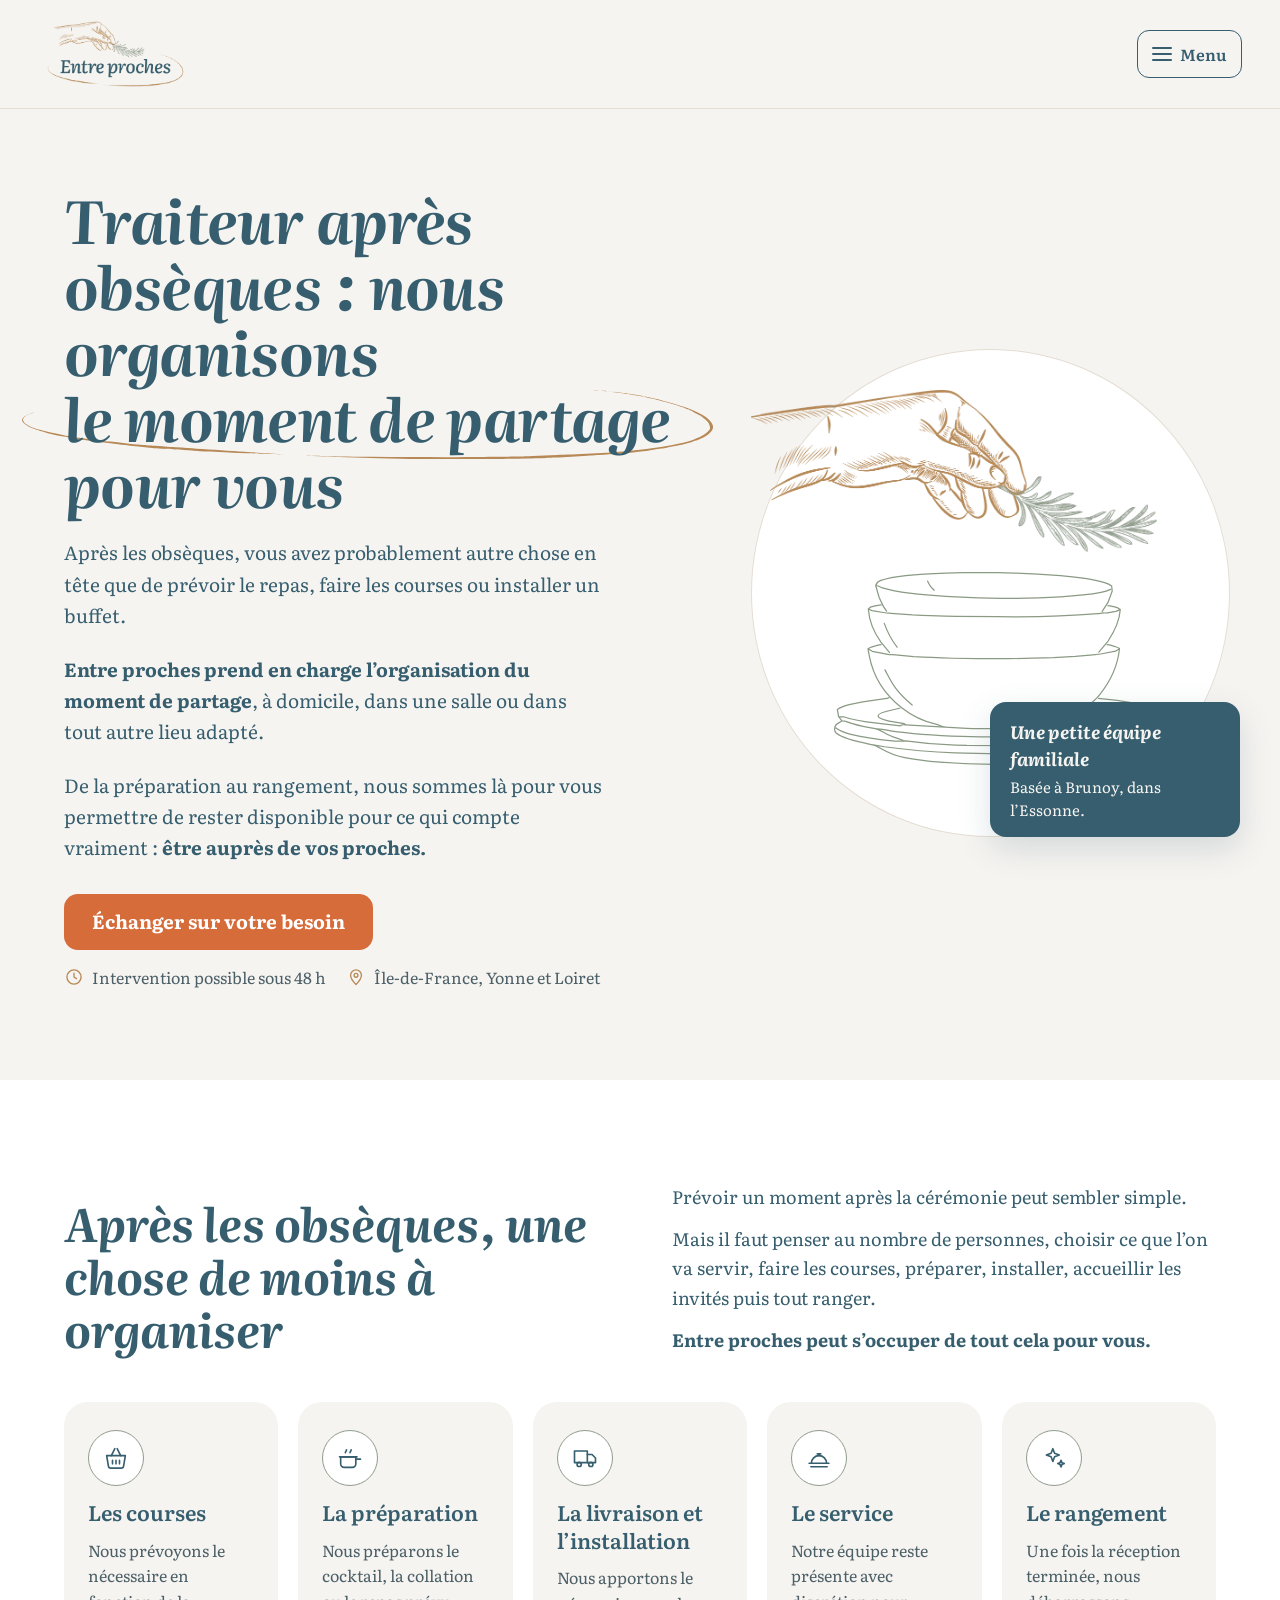
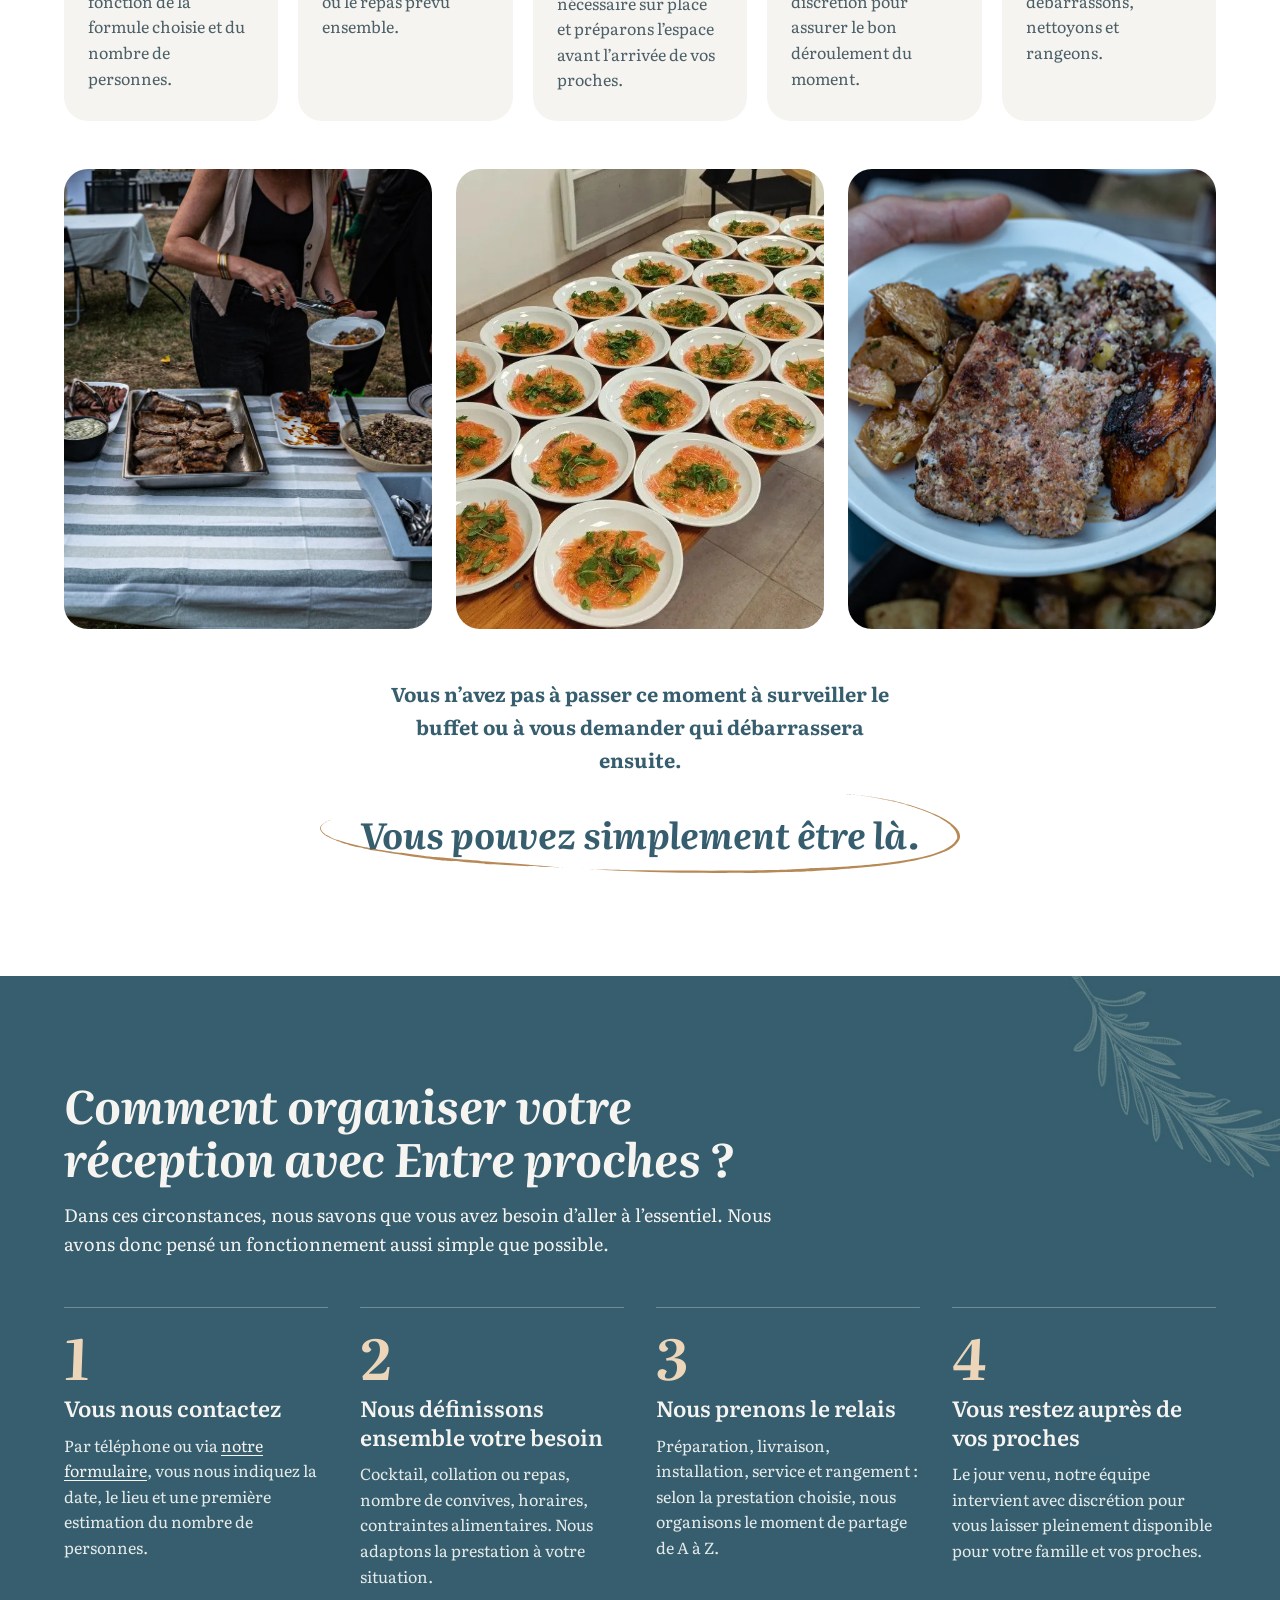
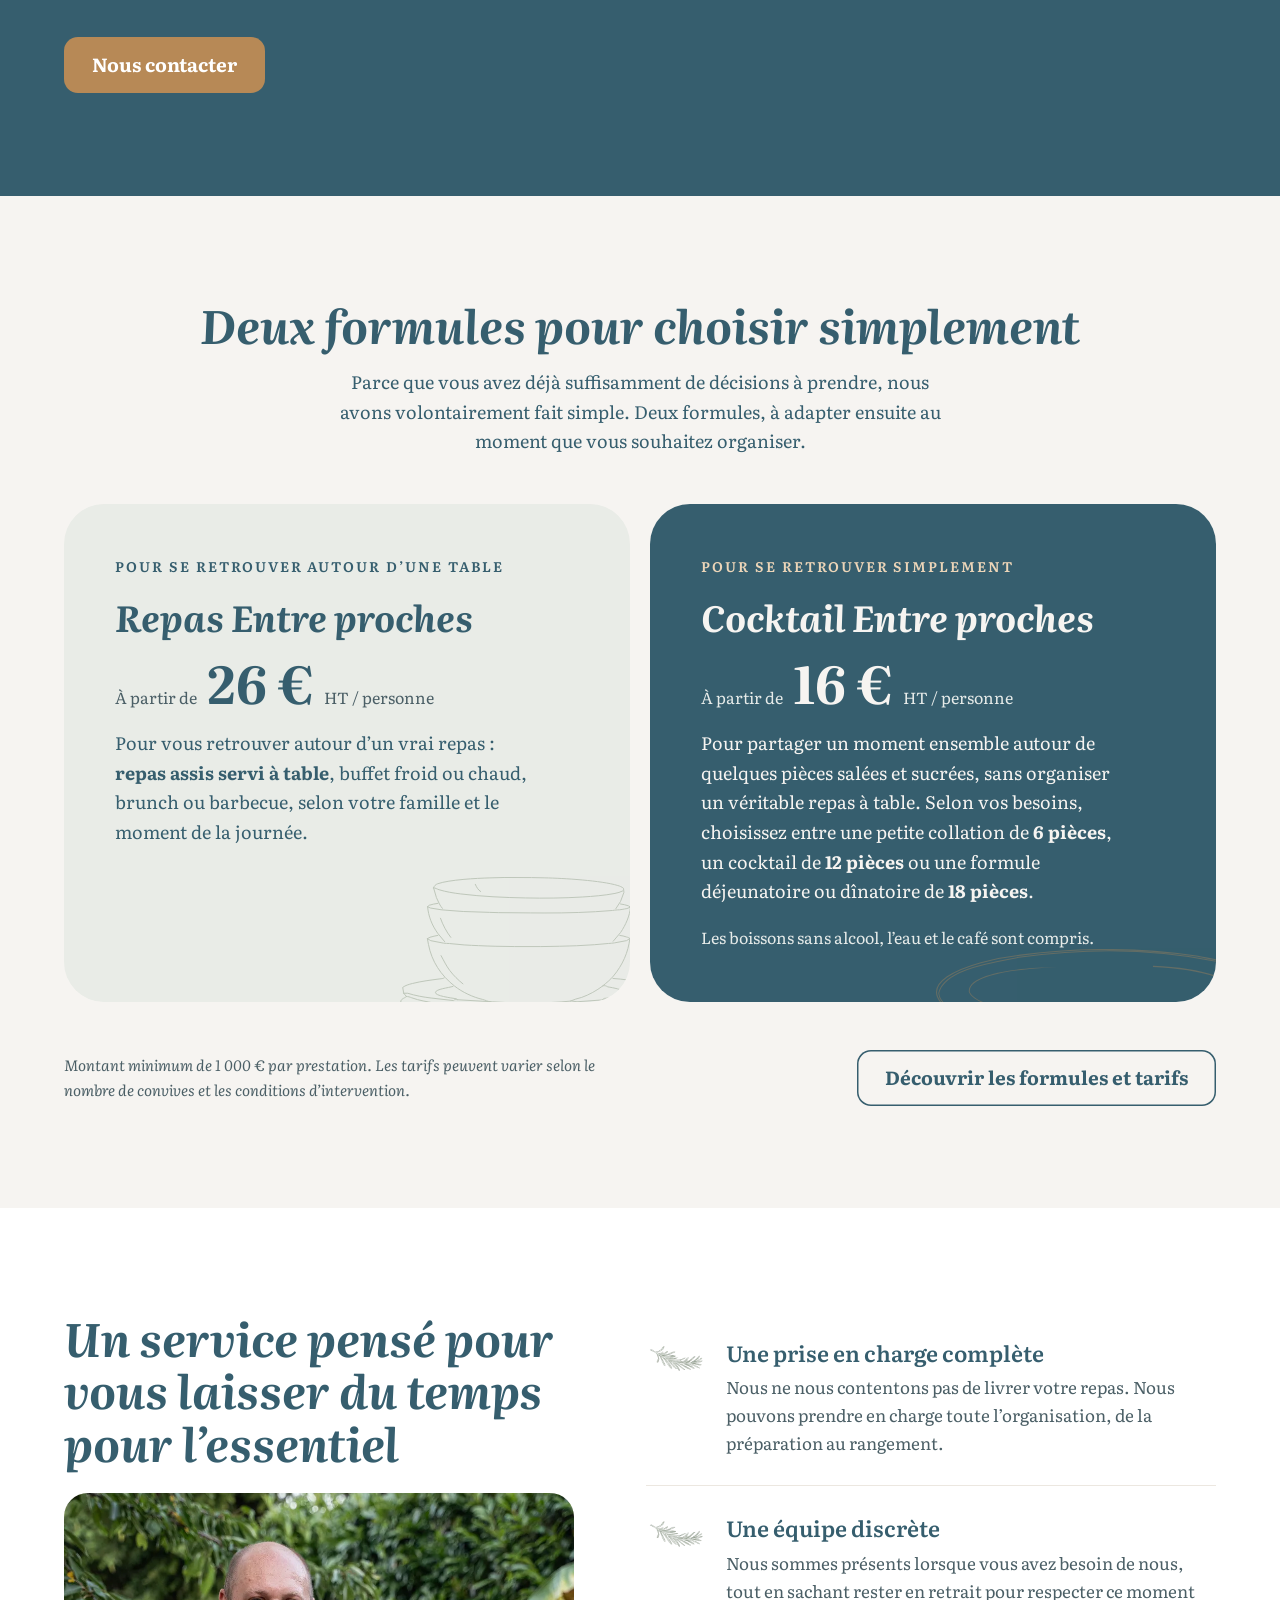
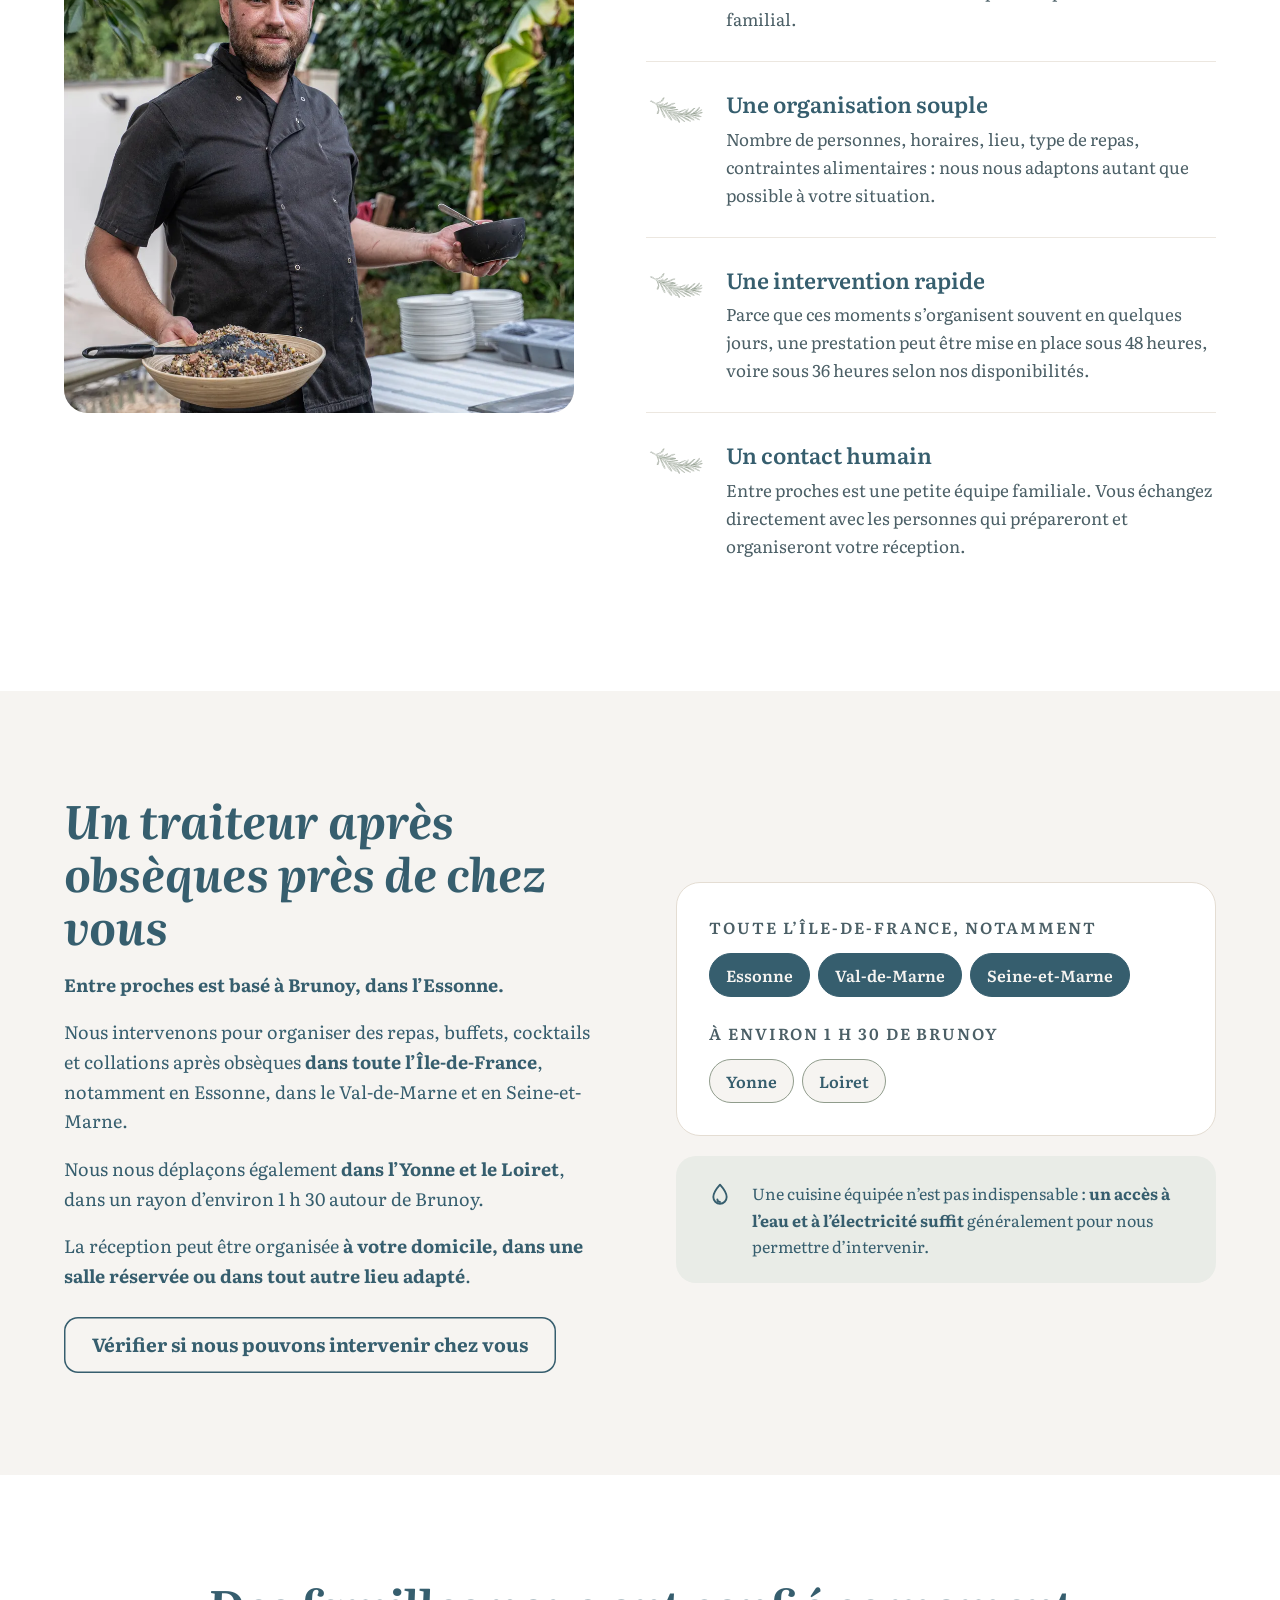
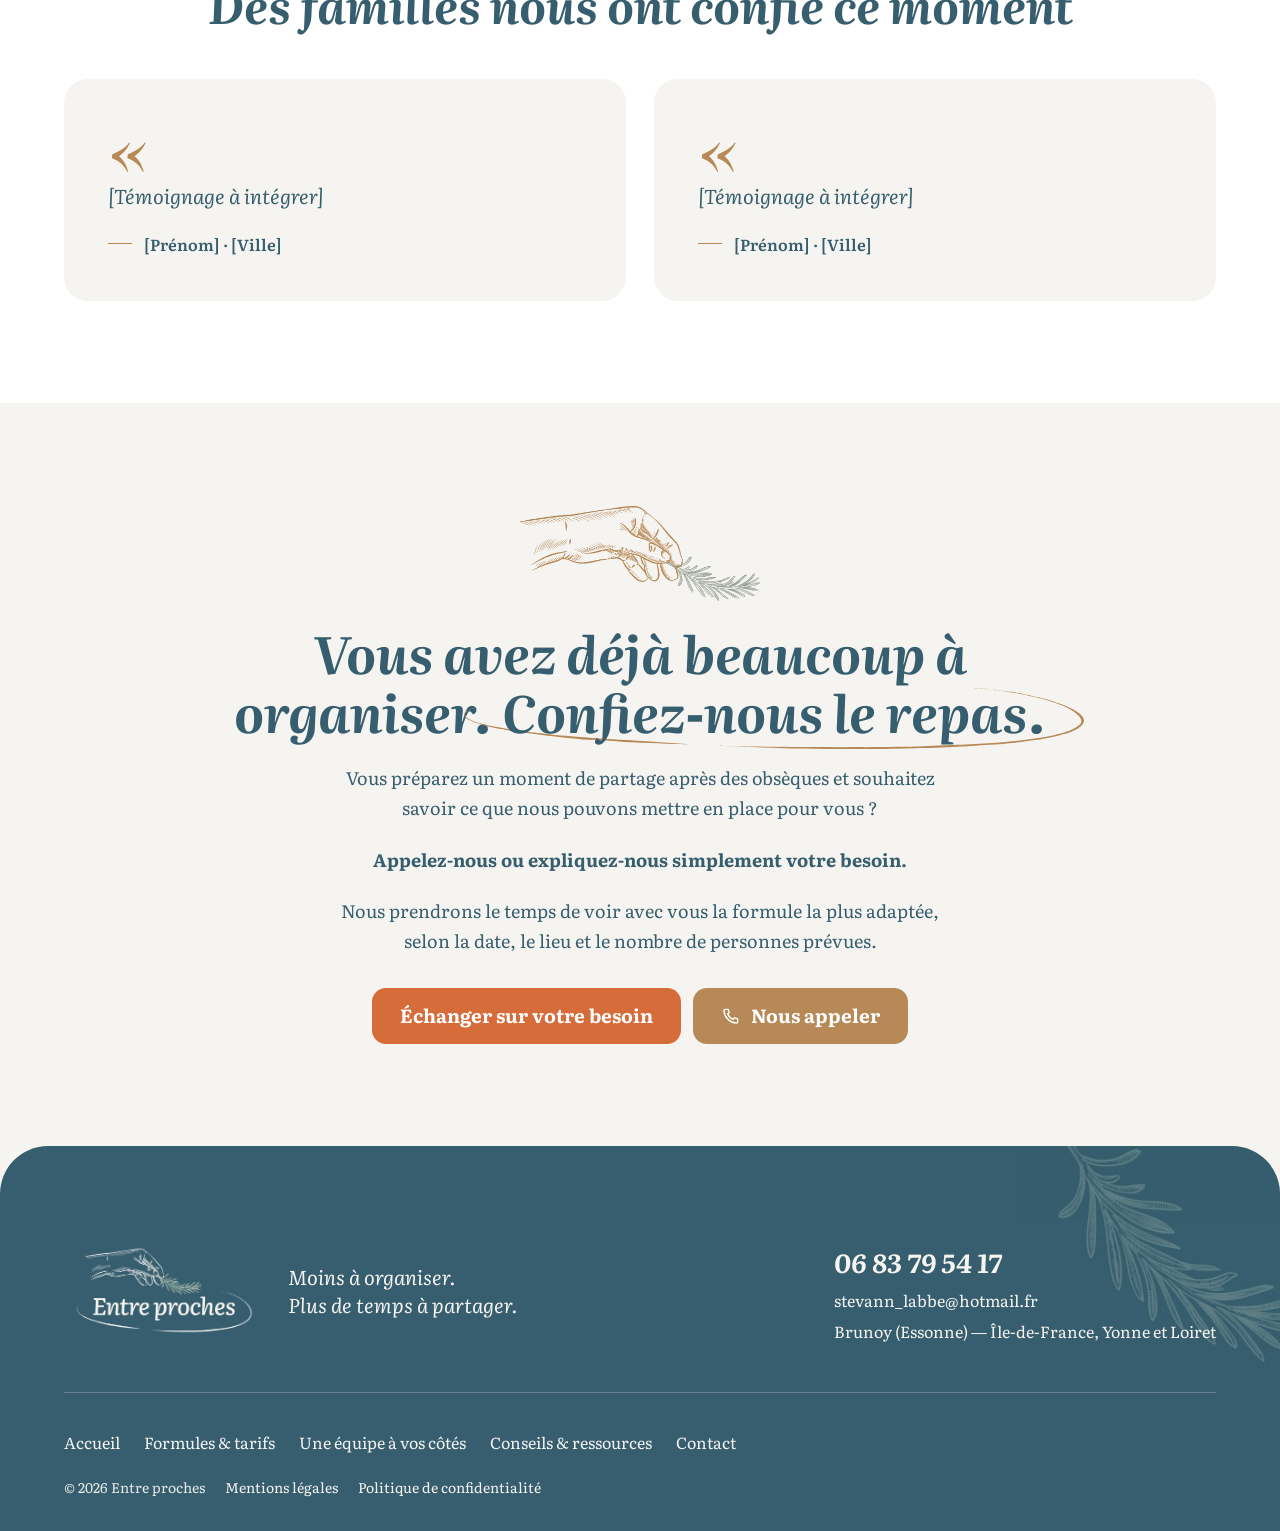
==== commit bdd5b2e4: "modid stevann" ====
--- a/index.html
+++ b/index.html
@@ -79,9 +79,9 @@
       <li class="card"><span class="icon-badge"><svg class="icon" viewBox="0 0 24 24" aria-hidden="true"><path d="M11 4l1.5 4L16.5 9.5 12.5 11 11 15 9.5 11 5.5 9.5 9.5 8z"/><path d="M18 14l.8 2 2 .8-2 .8-.8 2-.8-2-2-.8 2-.8z"/></svg></span><h3 class="h3">Le rangement</h3><p>Une fois la réception terminée, nous débarrassons, nettoyons et rangeons.</p></li>
     </ol>
     <div class="grid grid--3">
-      <img class="photo photo--portrait" src="assets/img/photos/buffet-installe.webp" alt="Buffet de pièces cocktail installé sur une table nappée" width="1400" height="933" loading="lazy">
-      <img class="photo photo--portrait" src="assets/img/photos/service.webp" alt="Des convives se servent au buffet" width="1400" height="935" loading="lazy">
-      <img class="photo photo--portrait" src="assets/img/photos/table-exterieur.webp" alt="Verrines dressées sur une table, sous une tente" width="1200" height="1200" loading="lazy">
+      <img class="photo photo--portrait" src="assets/img/photos/buffet-convives.webp" alt="Des convives se servent au buffet dressé par Entre proches" width="1400" height="933" loading="lazy">
+      <img class="photo photo--portrait" src="assets/img/photos/assiettes.webp" alt="Assiettes d’entrée dressées avant le service" width="1200" height="1200" loading="lazy">
+      <img class="photo photo--portrait" src="assets/img/photos/assiette-repas.webp" alt="Assiette garnie servie pendant un repas" width="933" height="1400" loading="lazy">
     </div>
     <div class="closing">
       <p style="max-width:44ch;font-size:20px"><strong>Vous n’avez pas à passer ce moment à surveiller le buffet ou à vous demander qui débarrassera ensuite.</strong></p>
@@ -114,6 +114,13 @@
       <p class="measure">Parce que vous avez déjà suffisamment de décisions à prendre, nous avons volontairement fait simple. Deux formules, à adapter ensuite au moment que vous souhaitez organiser.</p>
     </div>
     <div class="grid grid--2">
+      <article class="formule formule--sauge">
+        <p class="formule__tag">Pour se retrouver autour d’une table</p>
+        <h3 class="formule__title">Repas Entre proches</h3>
+        <p class="formule__price"><span>À partir de</span><strong>26 €</strong><span>HT / personne</span></p>
+        <p class="formule__text">Pour vous retrouver autour d’un vrai repas : <strong>repas assis servi à table</strong>, buffet froid ou chaud, brunch ou barbecue, selon votre famille et le moment de la journée.</p>
+        <img class="formule__deco" src="assets/img/vaisselle.svg" alt="" width="527" height="315" loading="lazy">
+      </article>
       <article class="formule formule--blue">
         <p class="formule__tag">Pour se retrouver simplement</p>
         <h3 class="formule__title">Cocktail Entre proches</h3>
@@ -121,13 +128,6 @@
         <p class="formule__text">Pour partager un moment ensemble autour de quelques pièces salées et sucrées, sans organiser un véritable repas à table. Selon vos besoins, choisissez entre une petite collation de <strong>6 pièces</strong>, un cocktail de <strong>12 pièces</strong> ou une formule déjeunatoire ou dînatoire de <strong>18 pièces</strong>.</p>
         <p class="formule__sub">Les boissons sans alcool, l’eau et le café sont compris.</p>
         <img class="formule__deco" src="assets/img/assiette.svg" alt="" width="640" height="176" loading="lazy">
-      </article>
-      <article class="formule formule--sauge">
-        <p class="formule__tag">Pour un repas plus traditionnel</p>
-        <h3 class="formule__title">Repas Entre proches</h3>
-        <p class="formule__price"><span>À partir de</span><strong>28 €</strong><span>HT / personne</span></p>
-        <p class="formule__text">Pour vous retrouver autour d’un repas plus traditionnel : buffet froid ou chaud, brunch, barbecue ou autre formule adaptée à votre famille et au moment de la journée.</p>
-        <img class="formule__deco" src="assets/img/vaisselle.svg" alt="" width="527" height="315" loading="lazy">
       </article>
     </div>
     <div class="row-between">
--- a/assets/css/style.css
+++ b/assets/css/style.css
@@ -343,6 +343,8 @@
 .price-summary { background: var(--blanc); border: 1px solid var(--bordure); border-radius: var(--radius); padding: 32px; display: flex; flex-direction: column; gap: 6px; }
 .price-summary a { display: flex; justify-content: space-between; align-items: baseline; gap: 16px; padding: 12px 0; border-bottom: 1px solid var(--bordure-douce); text-decoration: none; }
 .price-summary a:last-of-type { border-bottom: 0; }
+.price-summary a.price-summary__star { margin: 4px -14px; padding: 14px; border: 0; border-radius: 14px; background: #eef0ea; }
+.price-summary a.price-summary__star span { font-weight: 600; }
 .price-summary strong { font-size: 22px; white-space: nowrap; }
 .price-summary__head { display: flex; flex-wrap: wrap; align-items: baseline; gap: 4px 10px; padding-bottom: 14px; margin-bottom: 4px; border-bottom: 1px solid var(--bordure); }
 .price-summary__head span { font-size: 17px; color: var(--texte-doux); }
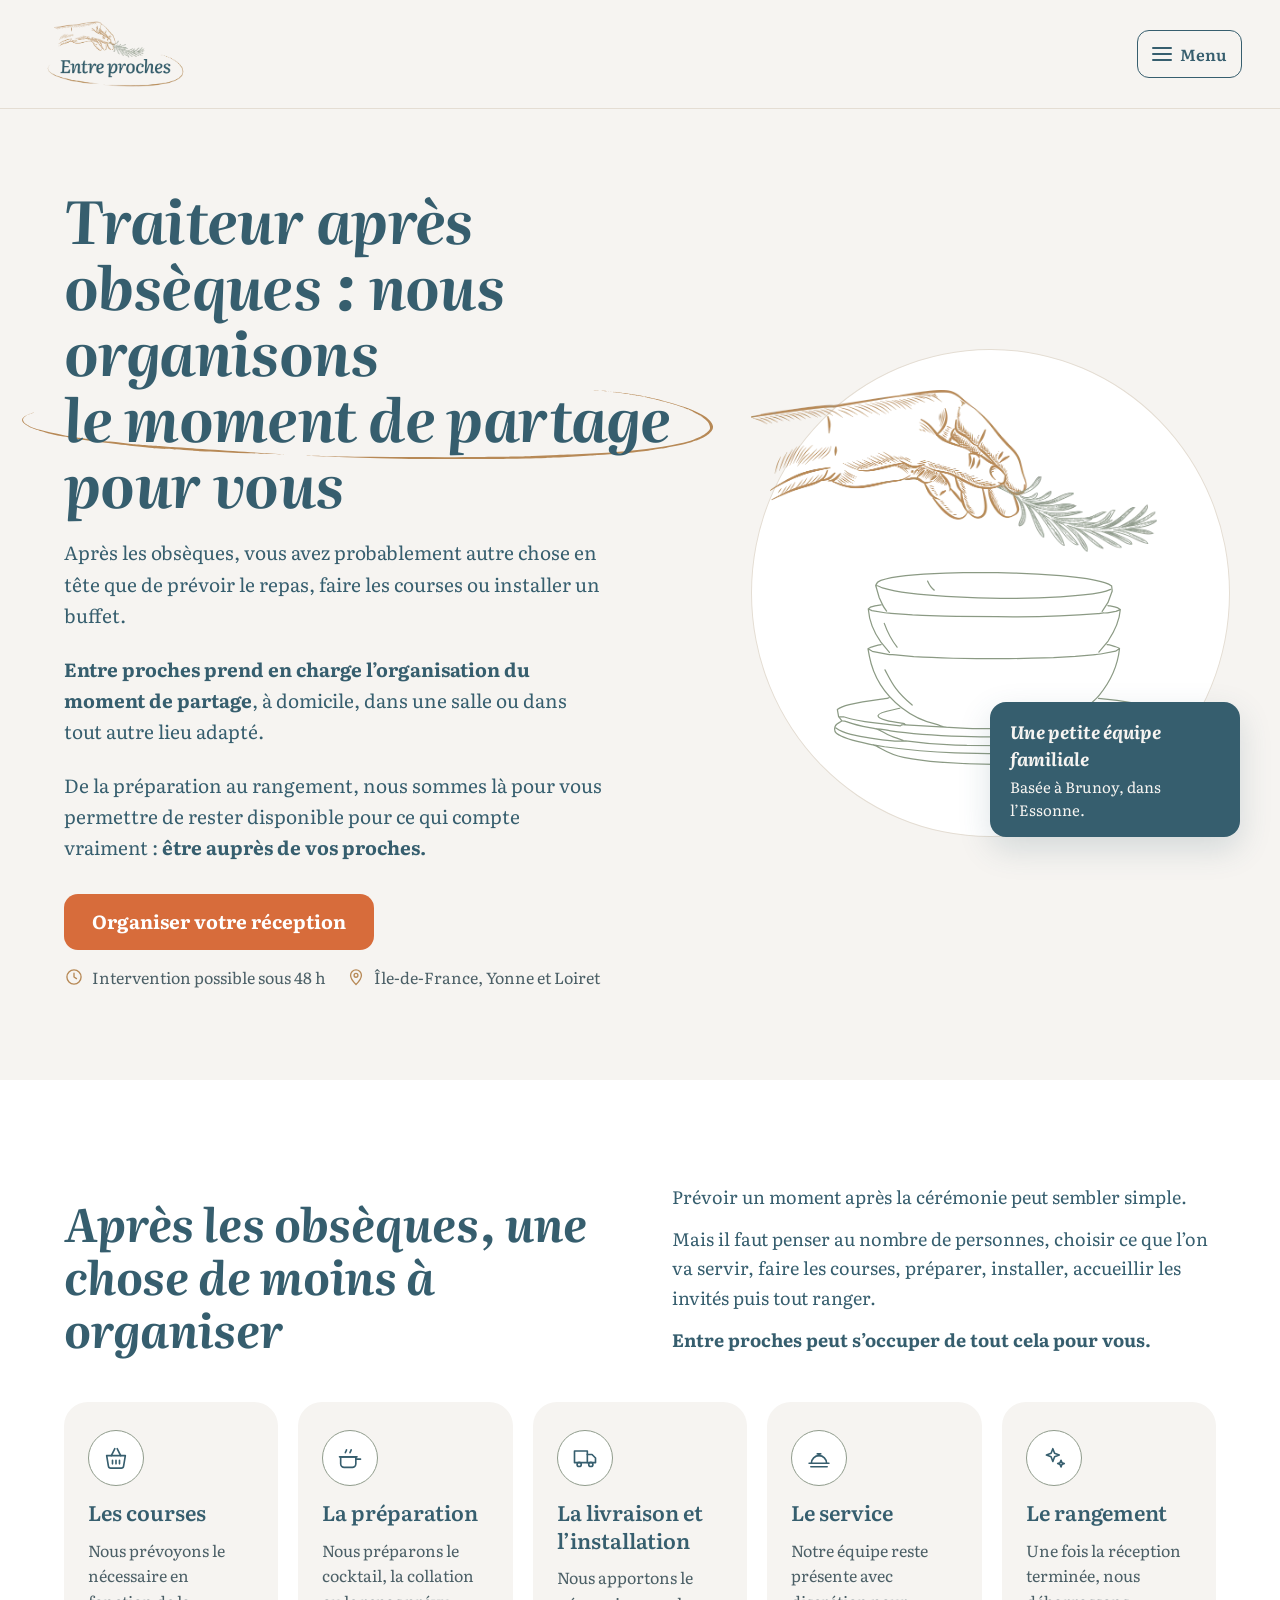
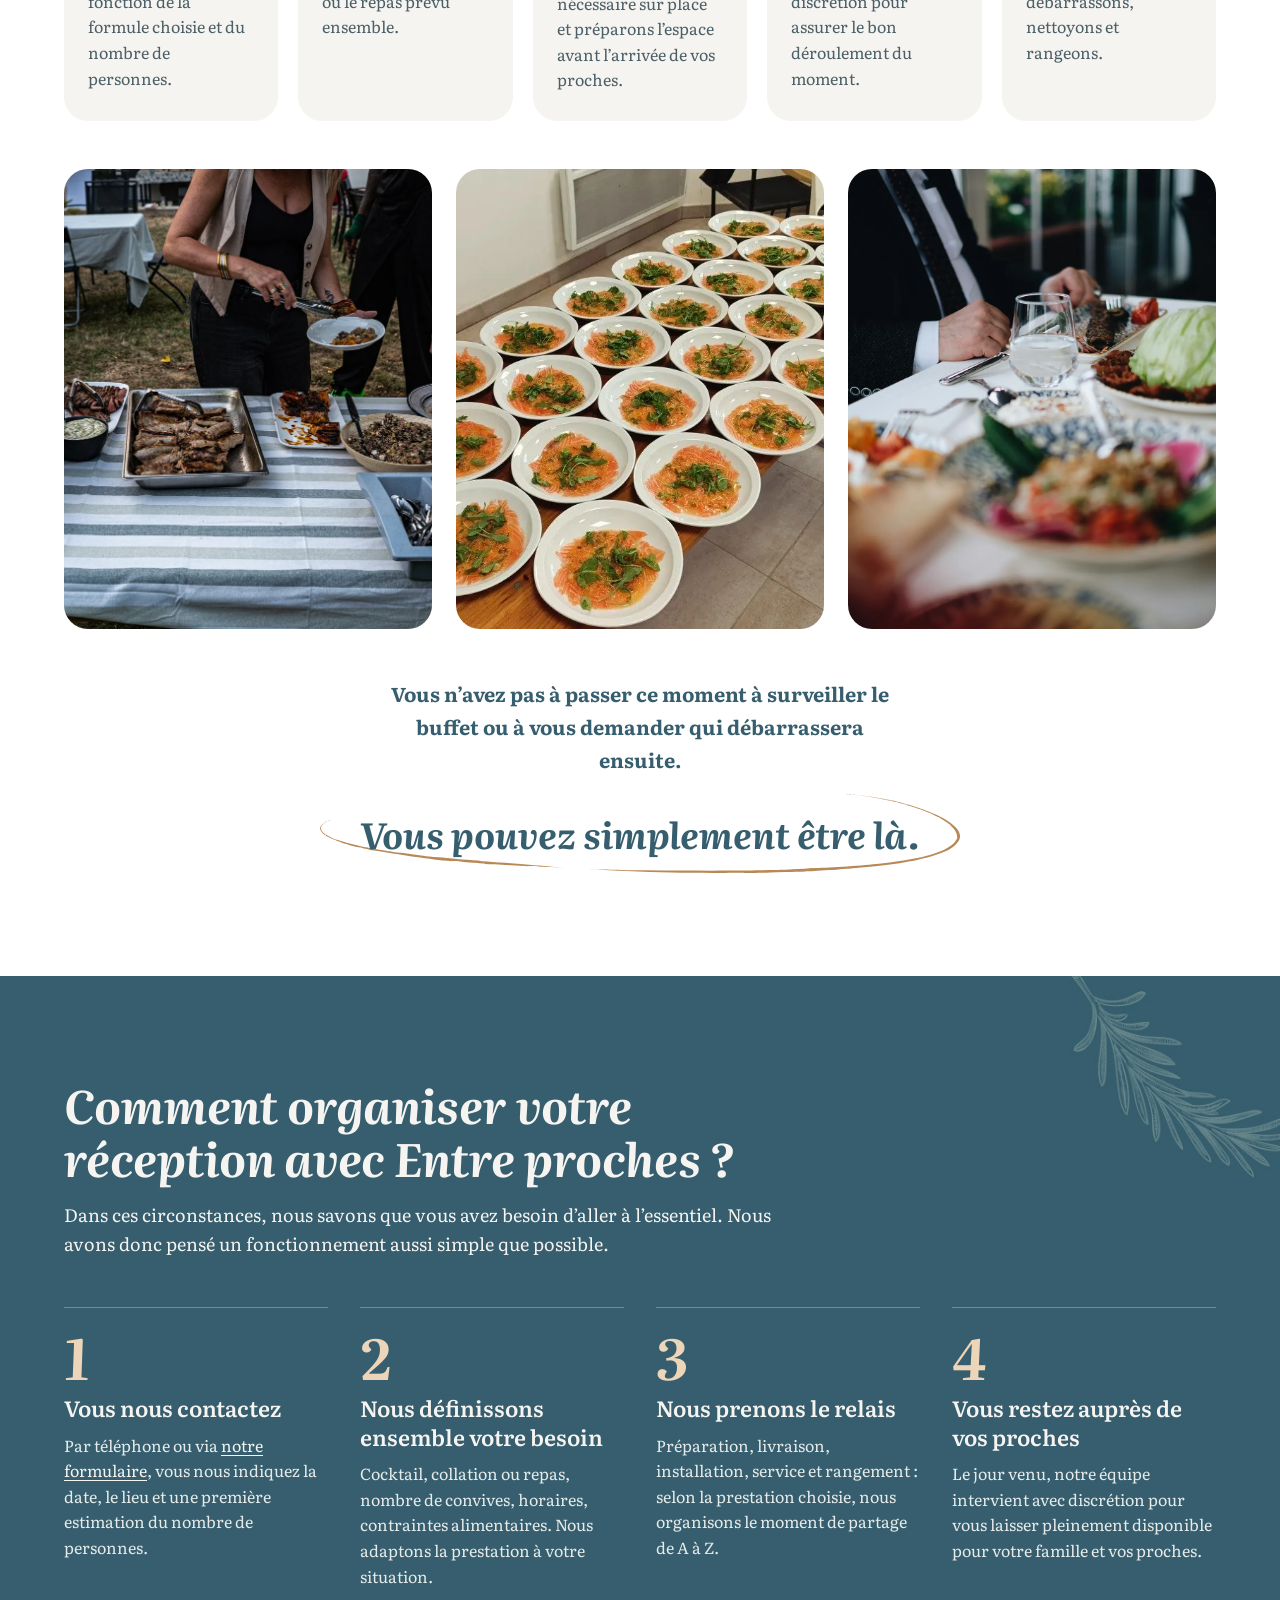
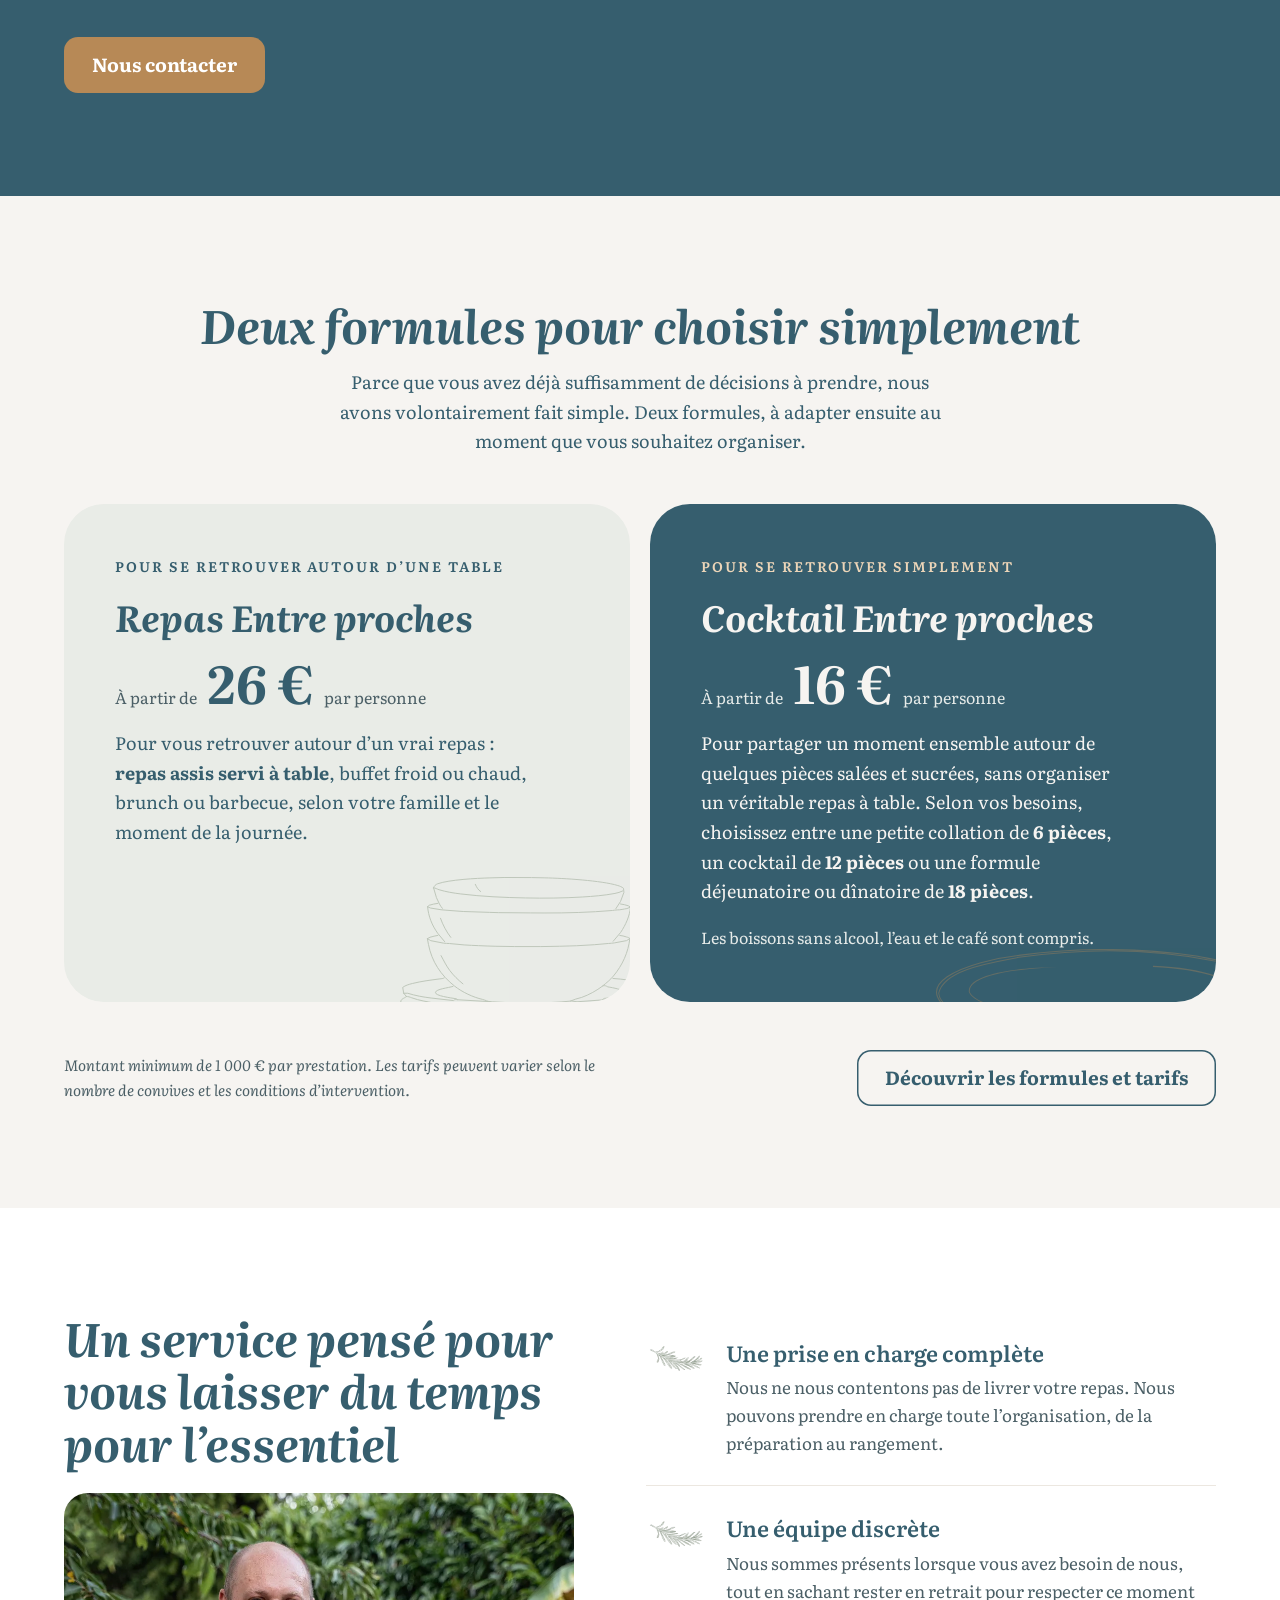
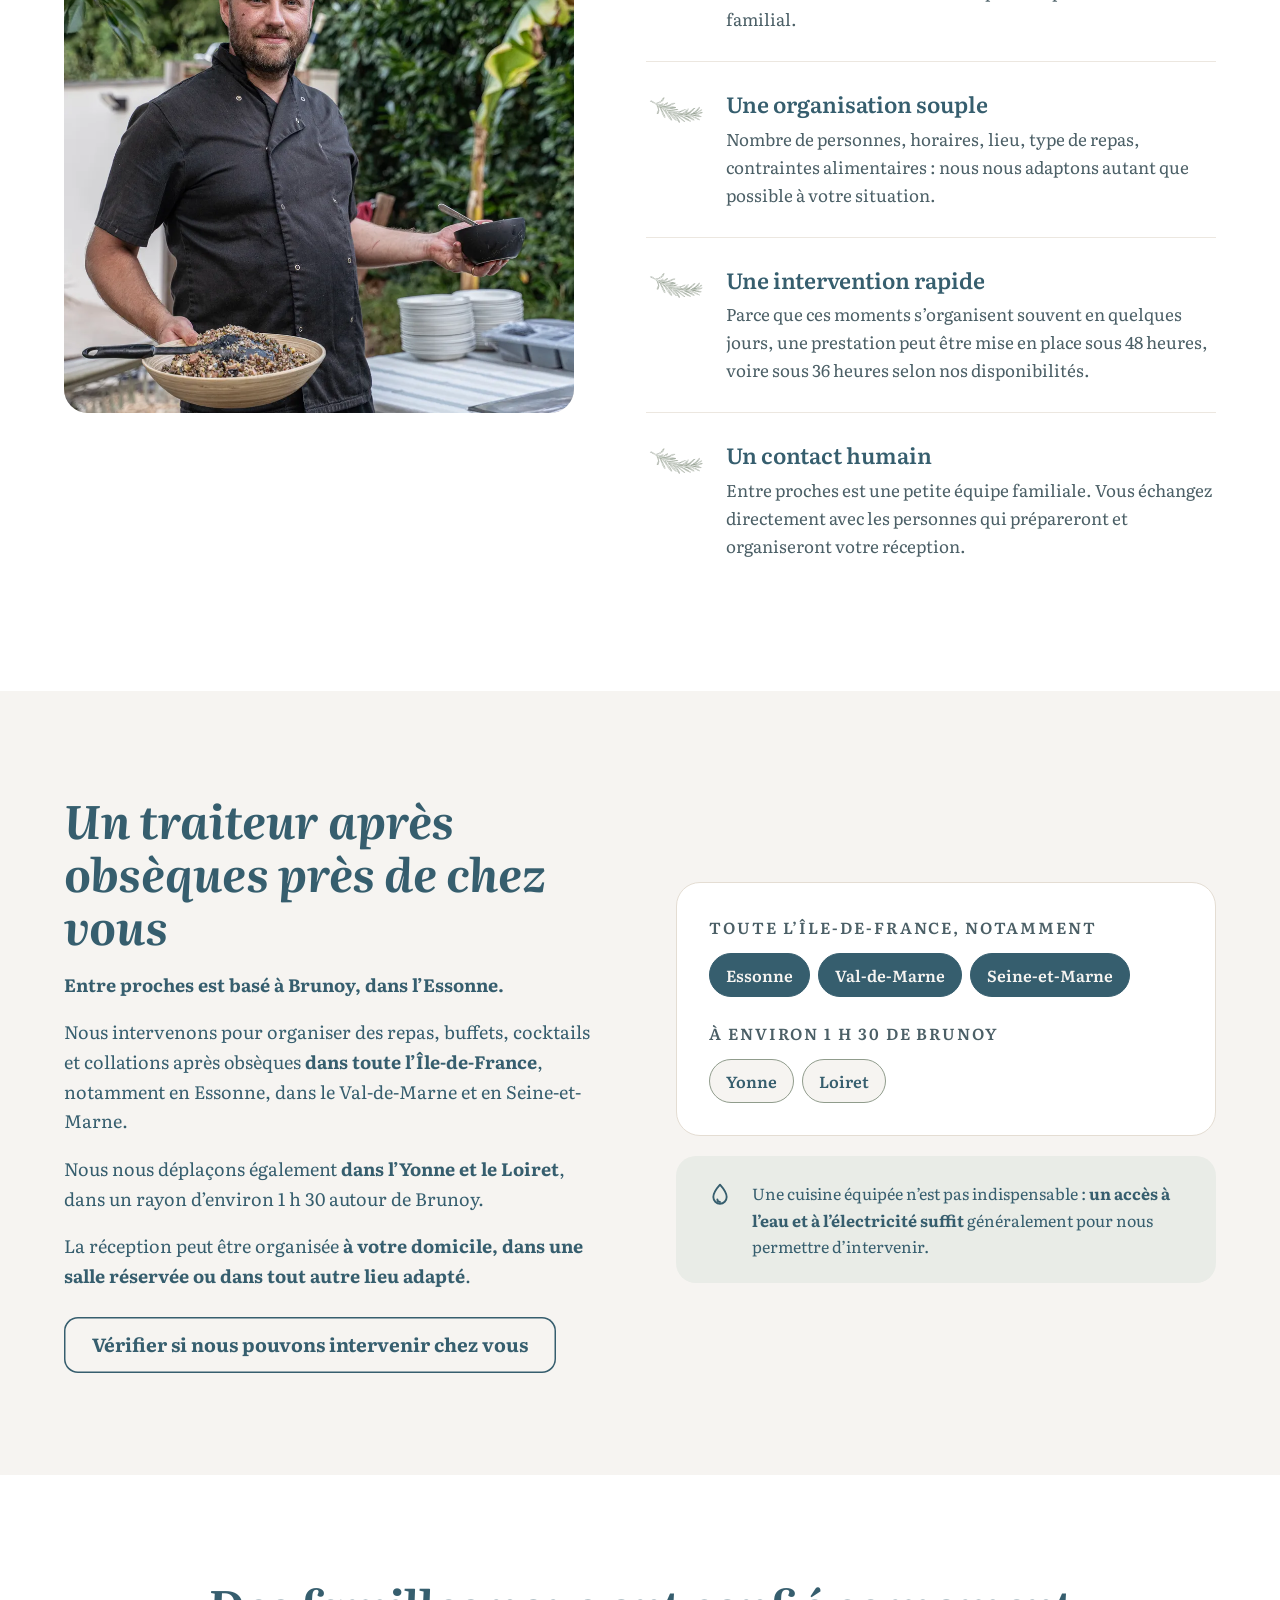
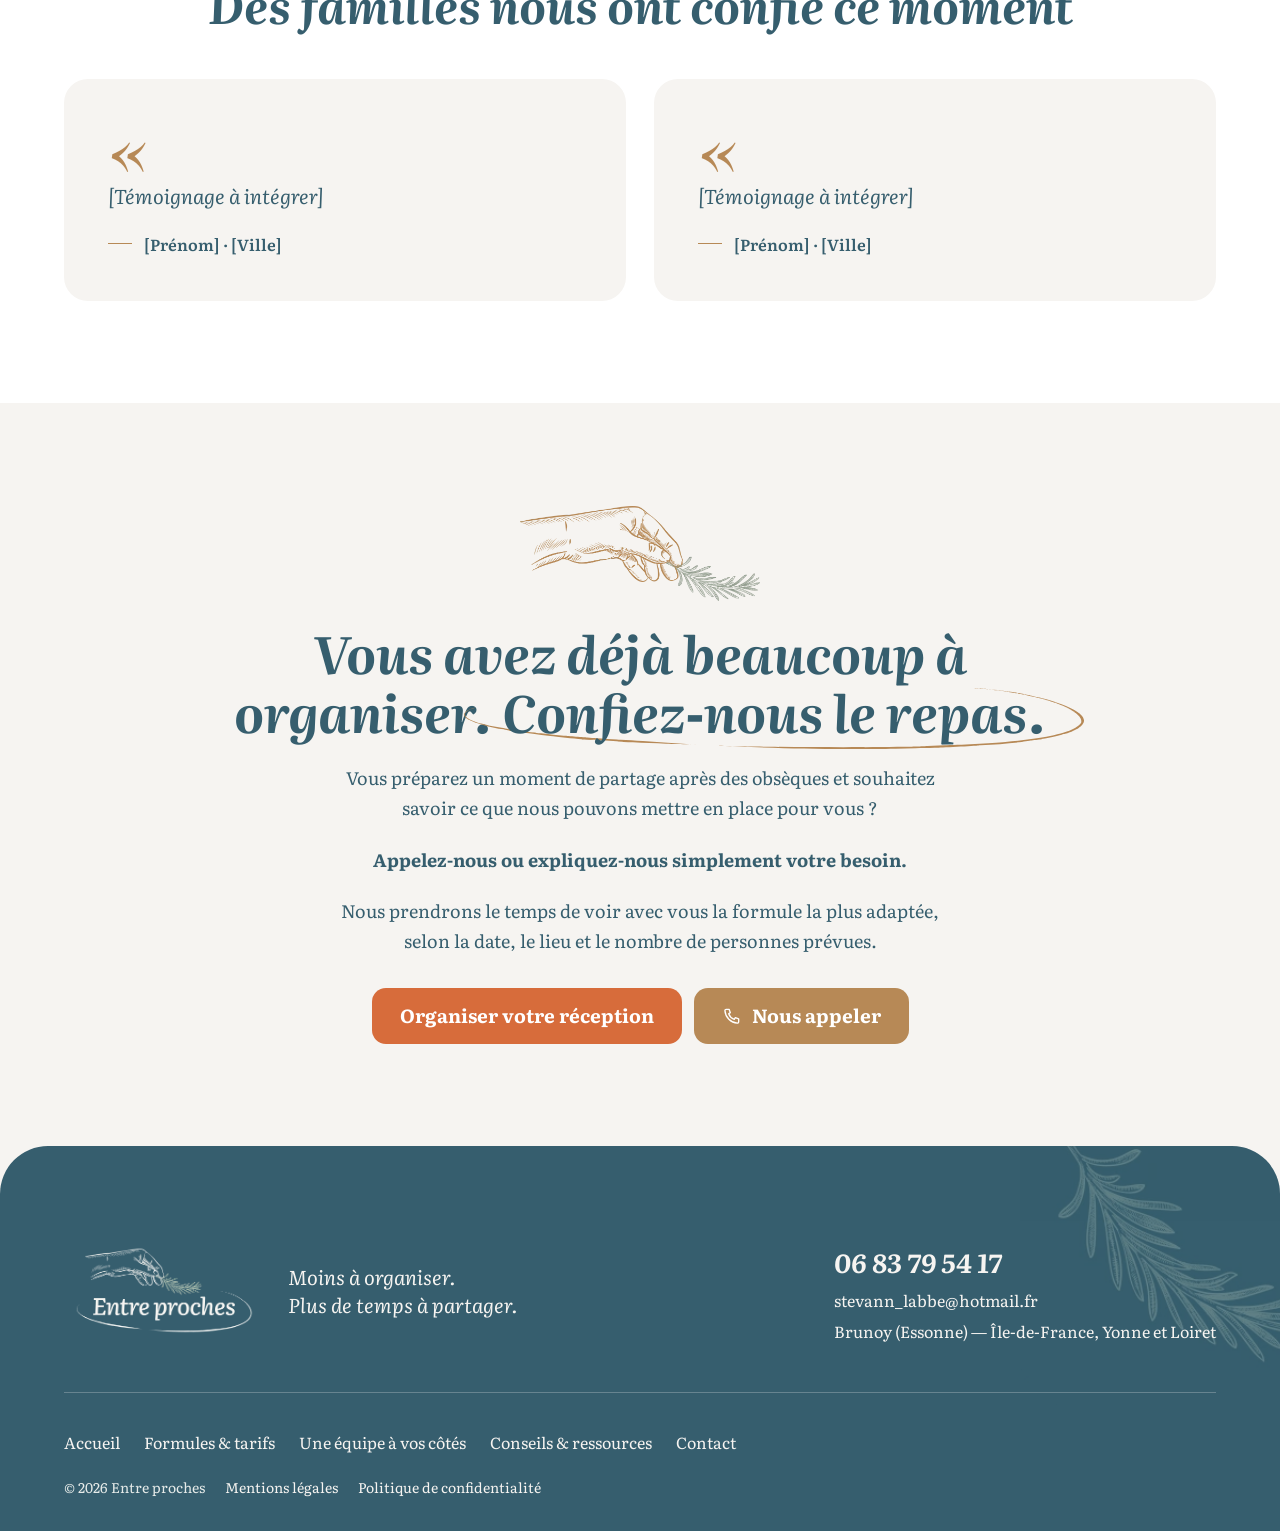
==== commit 36b66f4b: "rectificcation Stevann" ====
--- a/index.html
+++ b/index.html
@@ -28,7 +28,7 @@
       <nav aria-label="Navigation principale"><ul class="nav-list"><li><a href="repas-apres-obseques/">Formules &amp; tarifs</a></li><li><a href="notre-equipe/">Une équipe à vos côtés</a></li><li><a href="conseils-et-ressources/">Conseils &amp; ressources</a></li><li><a href="contact/">Contact</a></li></ul></nav>
       <div class="header-actions">
         <a class="phone-link" href="tel:+33683795417"><svg class="icon" viewBox="0 0 24 24" aria-hidden="true"><path d="M5 4h3.5l1.5 4-2 1.3a11 11 0 0 0 6.7 6.7L16 14l4 1.5V19a1.5 1.5 0 0 1-1.6 1.5C10.6 20 4 13.4 3.5 5.6A1.5 1.5 0 0 1 5 4z"/></svg>06 83 79 54 17</a>
-        <a class="btn btn--primary btn--sm" href="contact/">Échanger sur votre besoin</a>
+        <a class="btn btn--primary btn--sm" href="contact/">Organiser votre réception</a>
       </div>
     </div>
   </div>
@@ -43,7 +43,7 @@
       <p class="lead"><strong>Entre proches prend en charge l’organisation du moment de partage</strong>, à domicile, dans une salle ou dans tout autre lieu adapté.</p>
       <p class="lead">De la préparation au rangement, nous sommes là pour vous permettre de rester disponible pour ce qui compte vraiment : <strong>être auprès de vos proches.</strong></p>
       <div class="stack" style="gap:14px;margin-top:8px">
-        <div class="btn-row"><a class="btn btn--primary" href="contact/">Échanger sur votre besoin</a></div>
+        <div class="btn-row"><a class="btn btn--primary" href="contact/">Organiser votre réception</a></div>
         <ul class="reassurance">
           <li><svg class="icon" viewBox="0 0 24 24" aria-hidden="true"><circle cx="12" cy="12" r="8.5"/><path d="M12 7.5V12l3 2"/></svg>Intervention possible sous 48 h</li>
           <li><svg class="icon" viewBox="0 0 24 24" aria-hidden="true"><path d="M12 21s-6.5-6.2-6.5-11a6.5 6.5 0 0 1 13 0c0 4.8-6.5 11-6.5 11z"/><circle cx="12" cy="10" r="2.3"/></svg>Île-de-France, Yonne et Loiret</li>
@@ -81,7 +81,7 @@
     <div class="grid grid--3">
       <img class="photo photo--portrait" src="assets/img/photos/buffet-convives.webp" alt="Des convives se servent au buffet dressé par Entre proches" width="1400" height="933" loading="lazy">
       <img class="photo photo--portrait" src="assets/img/photos/assiettes.webp" alt="Assiettes d’entrée dressées avant le service" width="1200" height="1200" loading="lazy">
-      <img class="photo photo--portrait" src="assets/img/photos/assiette-repas.webp" alt="Assiette garnie servie pendant un repas" width="933" height="1400" loading="lazy">
+      <img class="photo photo--portrait" src="assets/img/photos/repas-table.webp" alt="Un convive attablé devant un repas servi" width="1048" height="1400" loading="lazy">
     </div>
     <div class="closing">
       <p style="max-width:44ch;font-size:20px"><strong>Vous n’avez pas à passer ce moment à surveiller le buffet ou à vous demander qui débarrassera ensuite.</strong></p>
@@ -117,14 +117,14 @@
       <article class="formule formule--sauge">
         <p class="formule__tag">Pour se retrouver autour d’une table</p>
         <h3 class="formule__title">Repas Entre proches</h3>
-        <p class="formule__price"><span>À partir de</span><strong>26 €</strong><span>HT / personne</span></p>
+        <p class="formule__price"><span>À partir de</span><strong>26 €</strong><span>par personne</span></p>
         <p class="formule__text">Pour vous retrouver autour d’un vrai repas : <strong>repas assis servi à table</strong>, buffet froid ou chaud, brunch ou barbecue, selon votre famille et le moment de la journée.</p>
         <img class="formule__deco" src="assets/img/vaisselle.svg" alt="" width="527" height="315" loading="lazy">
       </article>
       <article class="formule formule--blue">
         <p class="formule__tag">Pour se retrouver simplement</p>
         <h3 class="formule__title">Cocktail Entre proches</h3>
-        <p class="formule__price"><span>À partir de</span><strong>16 €</strong><span>HT / personne</span></p>
+        <p class="formule__price"><span>À partir de</span><strong>16 €</strong><span>par personne</span></p>
         <p class="formule__text">Pour partager un moment ensemble autour de quelques pièces salées et sucrées, sans organiser un véritable repas à table. Selon vos besoins, choisissez entre une petite collation de <strong>6 pièces</strong>, un cocktail de <strong>12 pièces</strong> ou une formule déjeunatoire ou dînatoire de <strong>18 pièces</strong>.</p>
         <p class="formule__sub">Les boissons sans alcool, l’eau et le café sont compris.</p>
         <img class="formule__deco" src="assets/img/assiette.svg" alt="" width="640" height="176" loading="lazy">
@@ -193,7 +193,7 @@
     <p><strong>Appelez-nous ou expliquez-nous simplement votre besoin.</strong></p>
     <p class="measure">Nous prendrons le temps de voir avec vous la formule la plus adaptée, selon la date, le lieu et le nombre de personnes prévues.</p>
     <div class="btn-row btn-row--center" style="margin-top:10px">
-      <a class="btn btn--primary" href="contact/">Échanger sur votre besoin</a>
+      <a class="btn btn--primary" href="contact/">Organiser votre réception</a>
       <a class="btn btn--contact" href="tel:+33683795417"><svg class="icon" viewBox="0 0 24 24" aria-hidden="true"><path d="M5 4h3.5l1.5 4-2 1.3a11 11 0 0 0 6.7 6.7L16 14l4 1.5V19a1.5 1.5 0 0 1-1.6 1.5C10.6 20 4 13.4 3.5 5.6A1.5 1.5 0 0 1 5 4z"/></svg>Nous appeler</a>
     </div>
   </div>
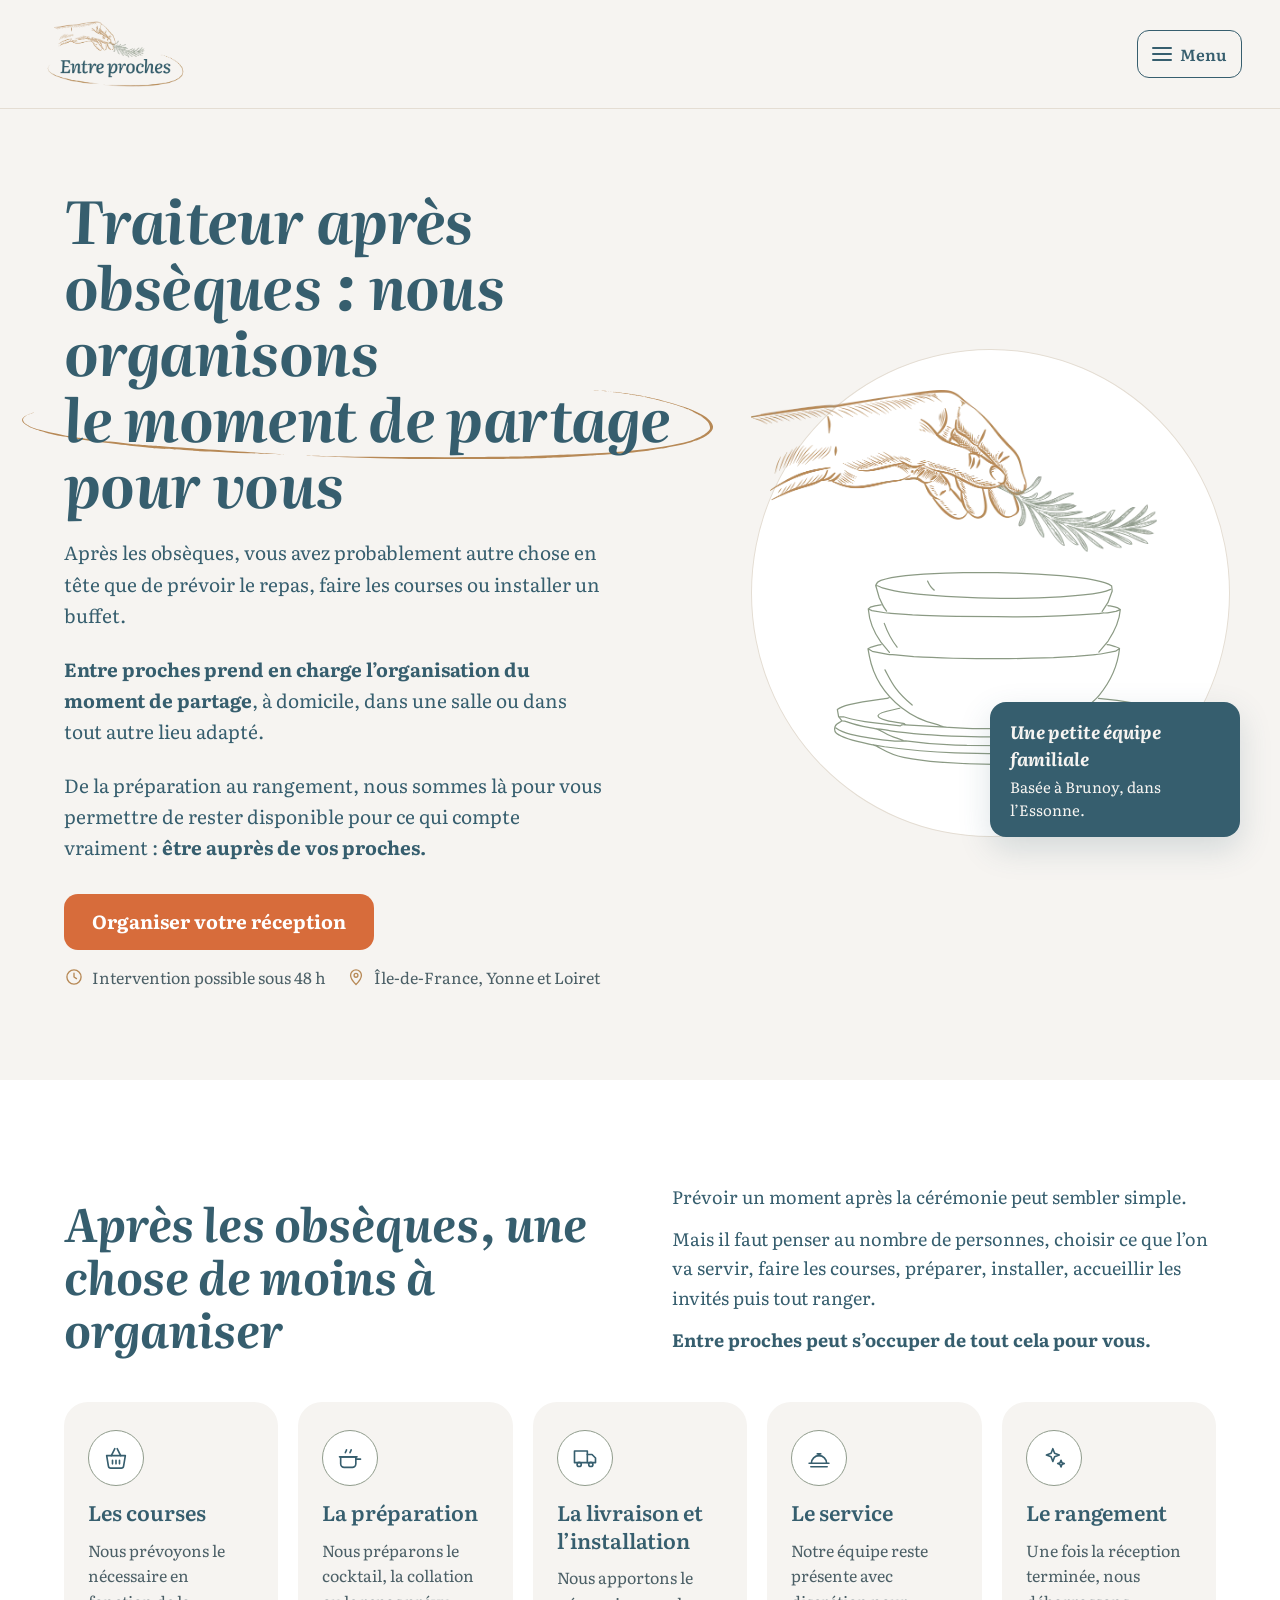
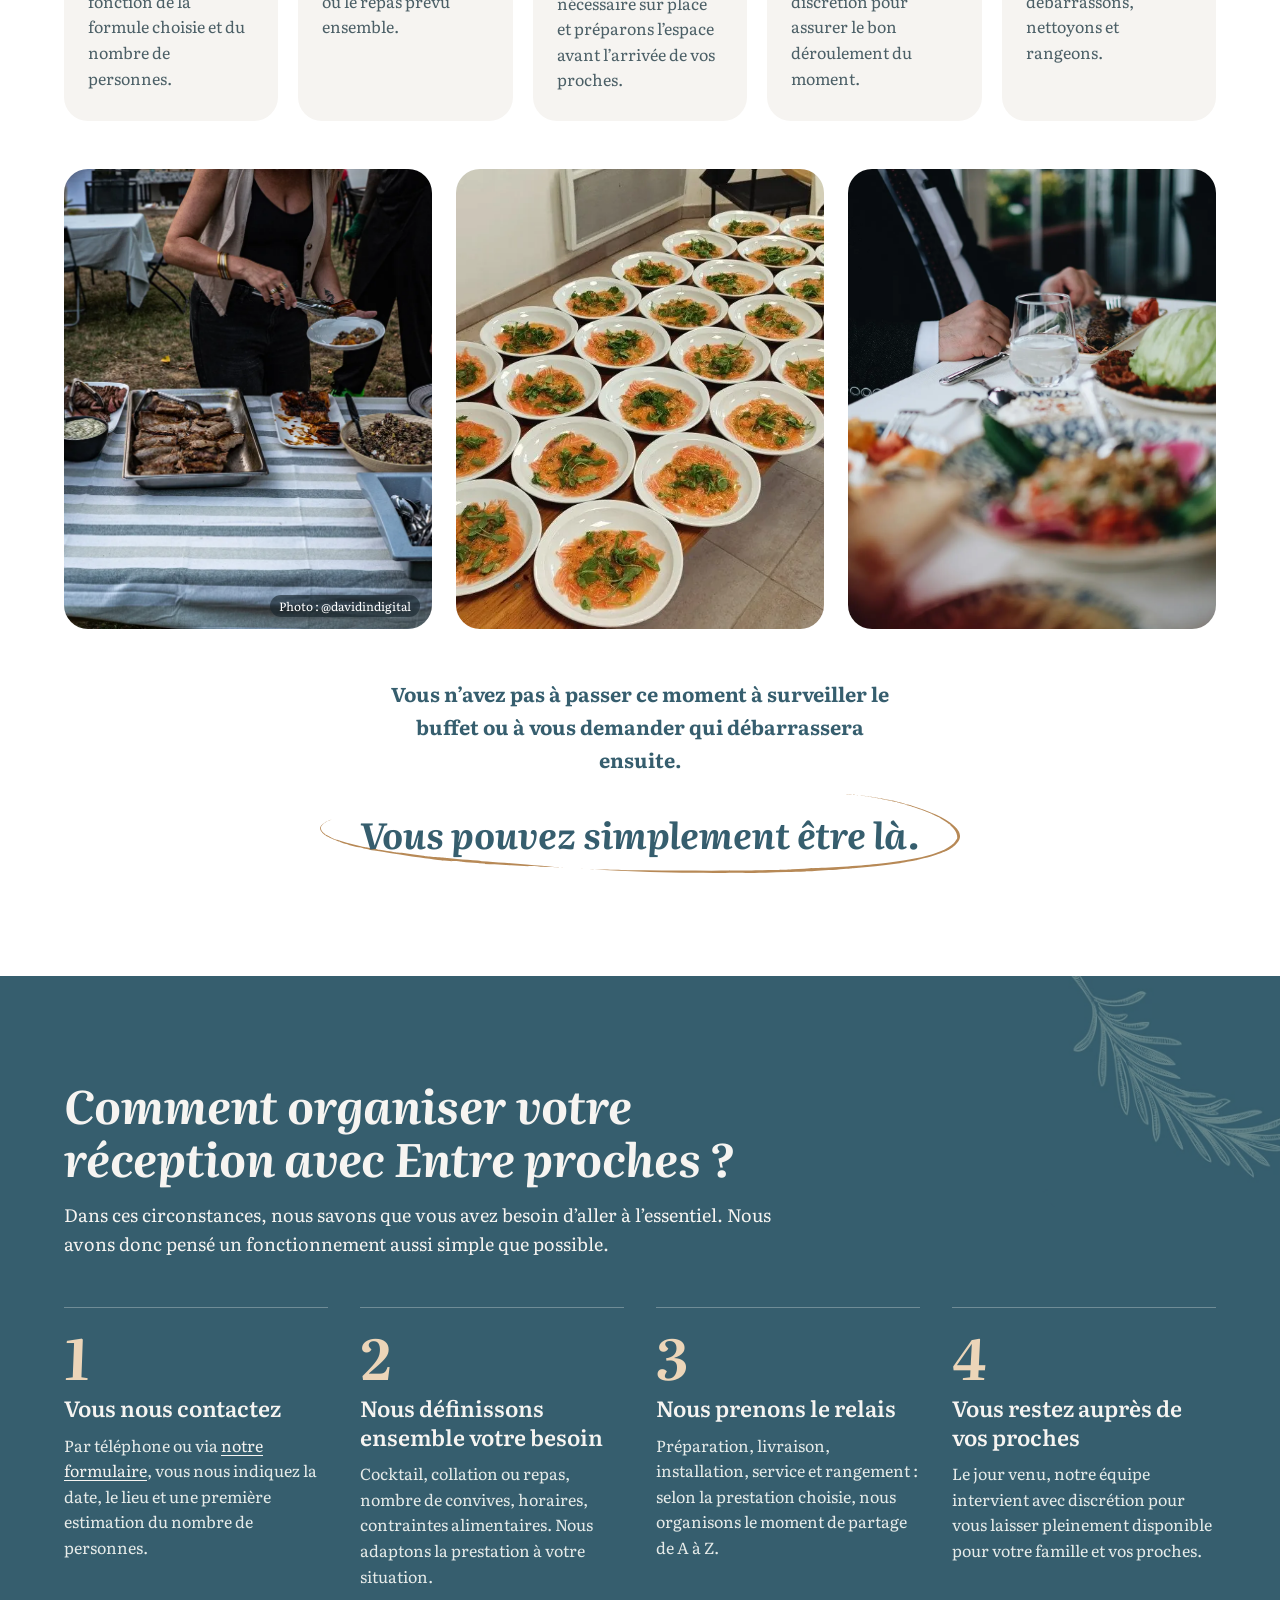
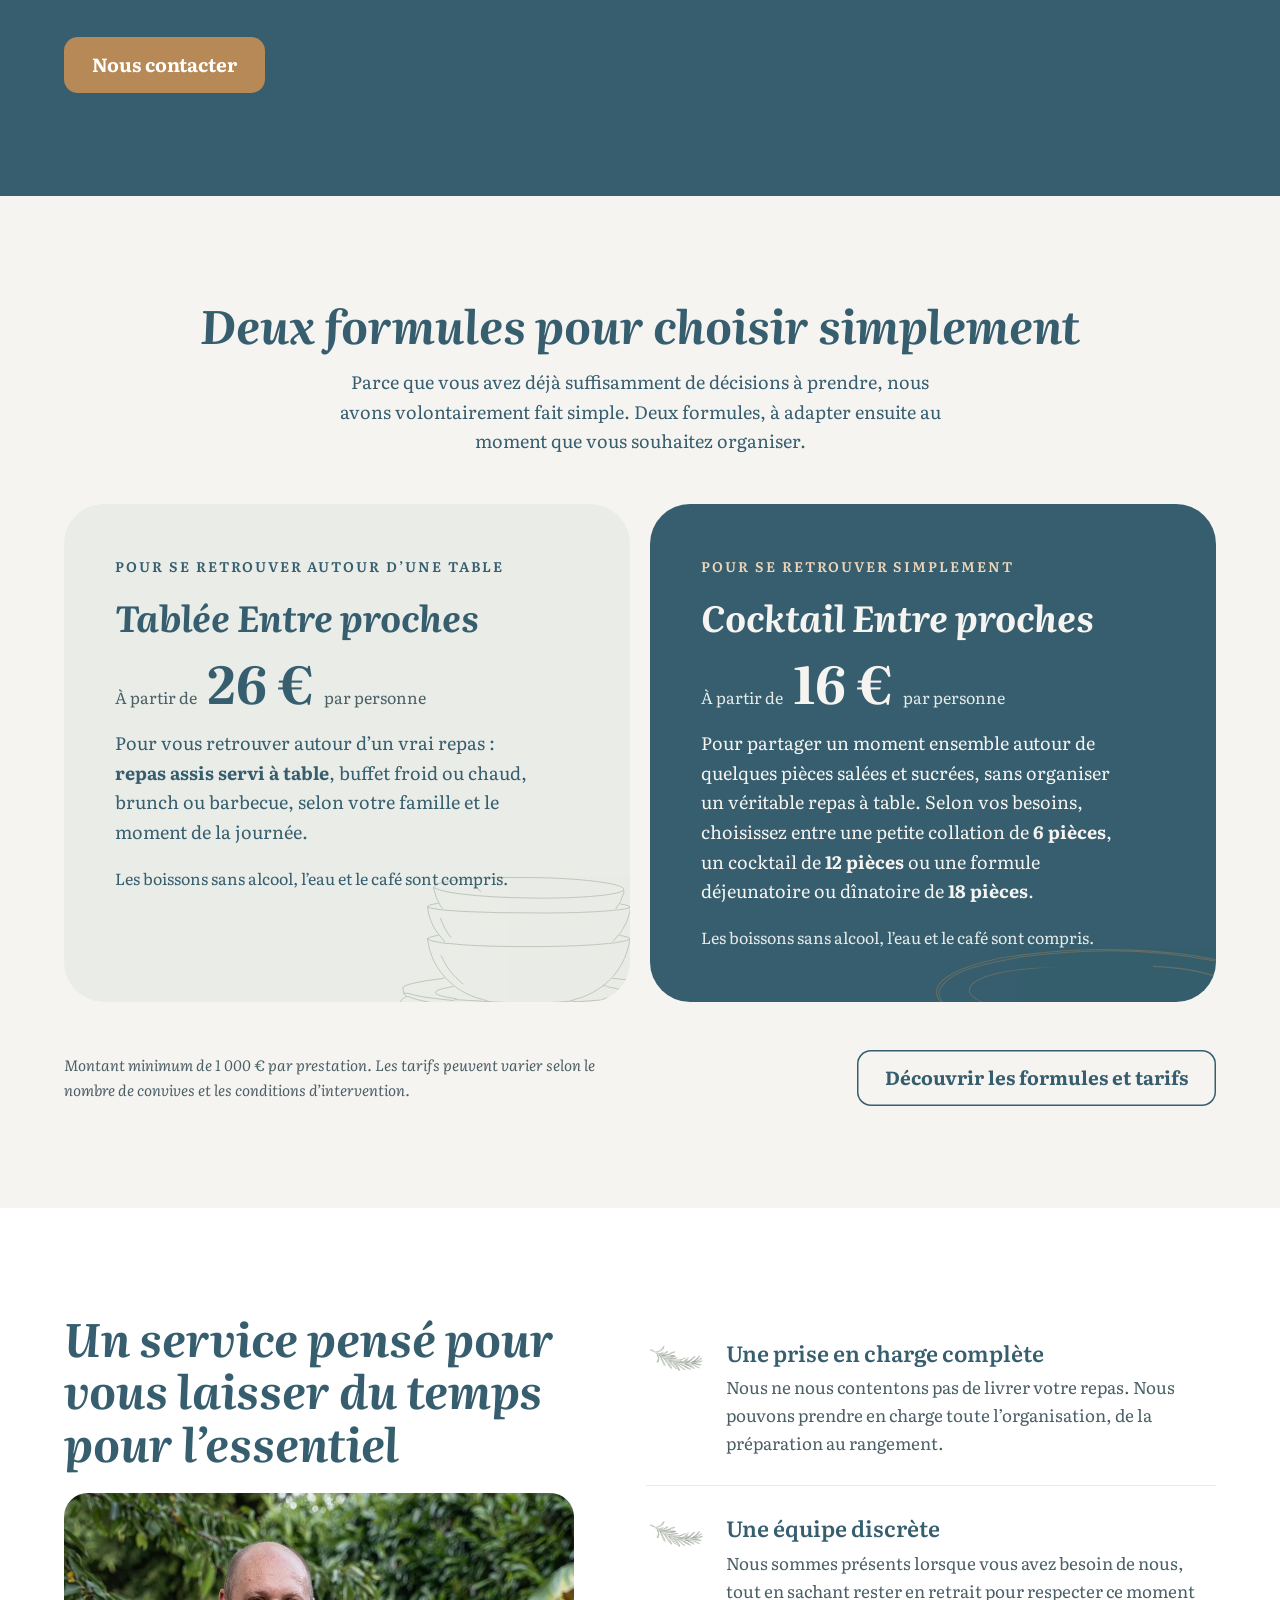
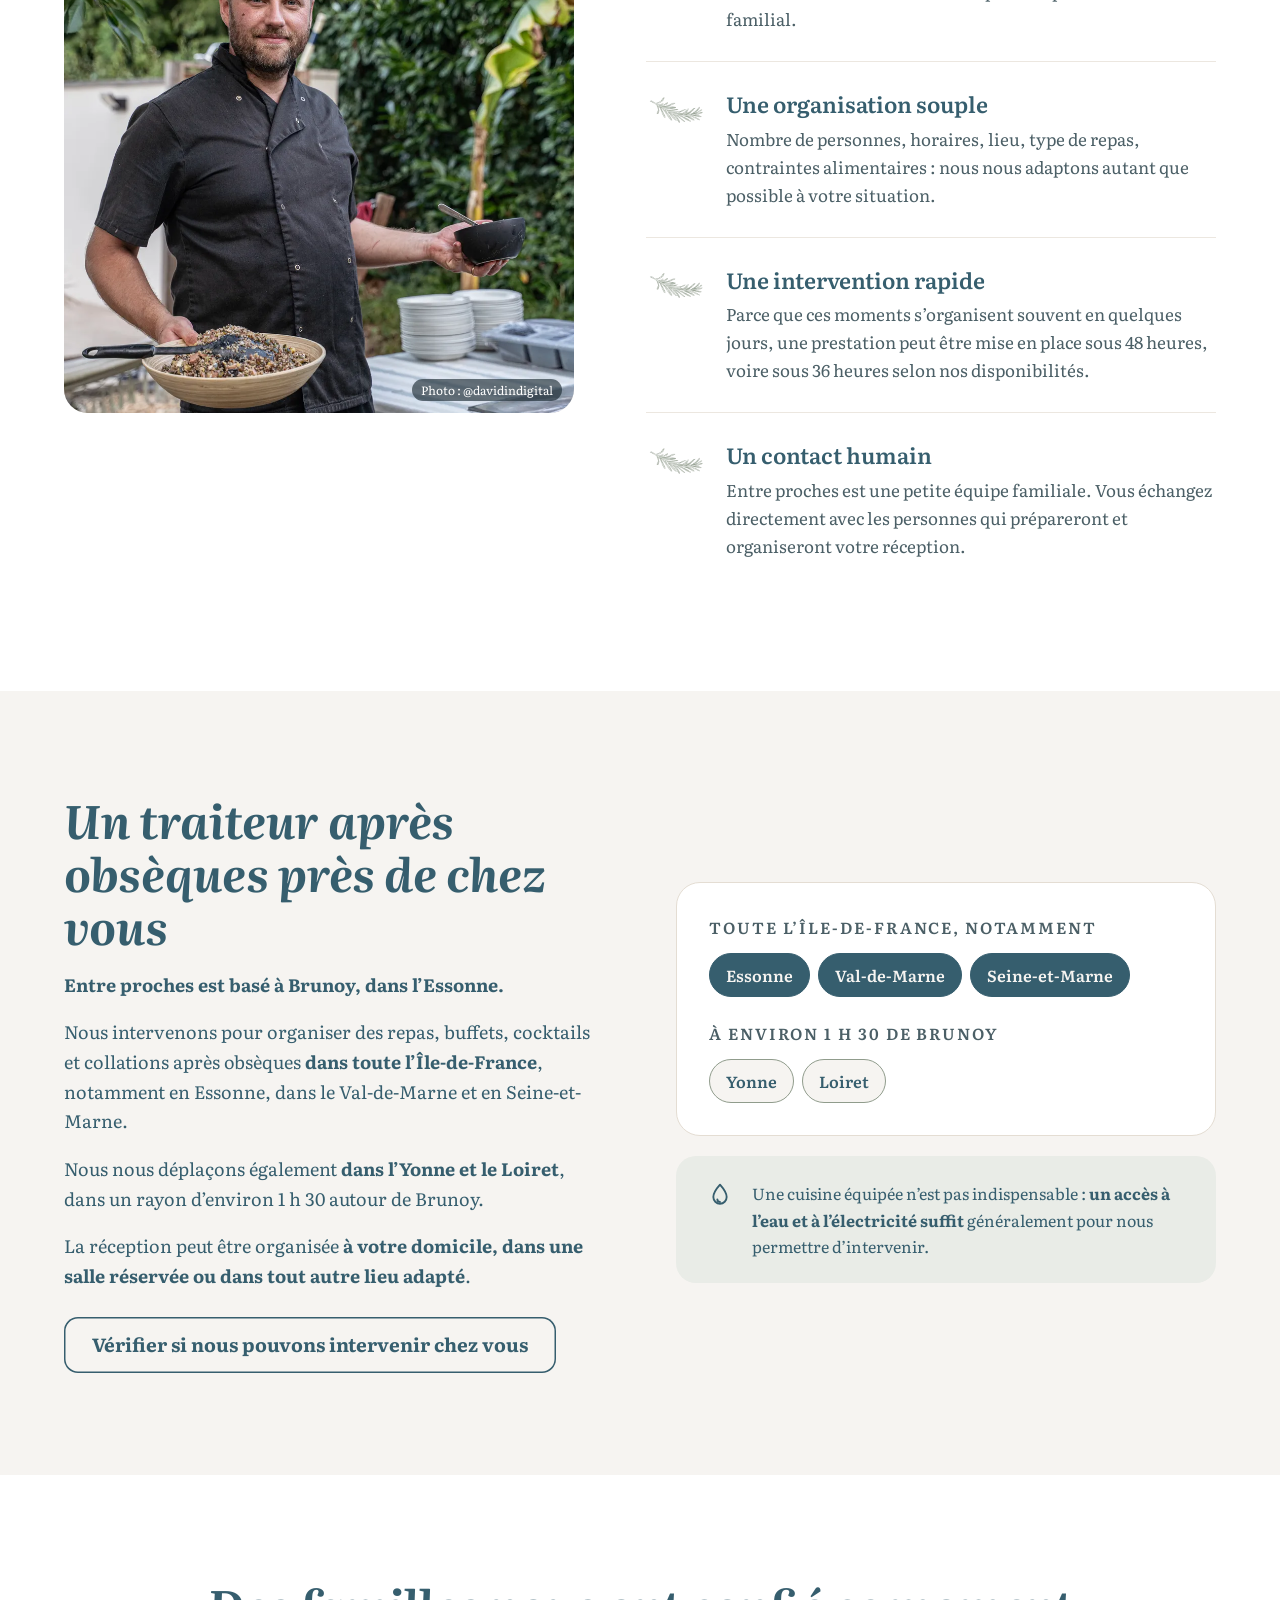
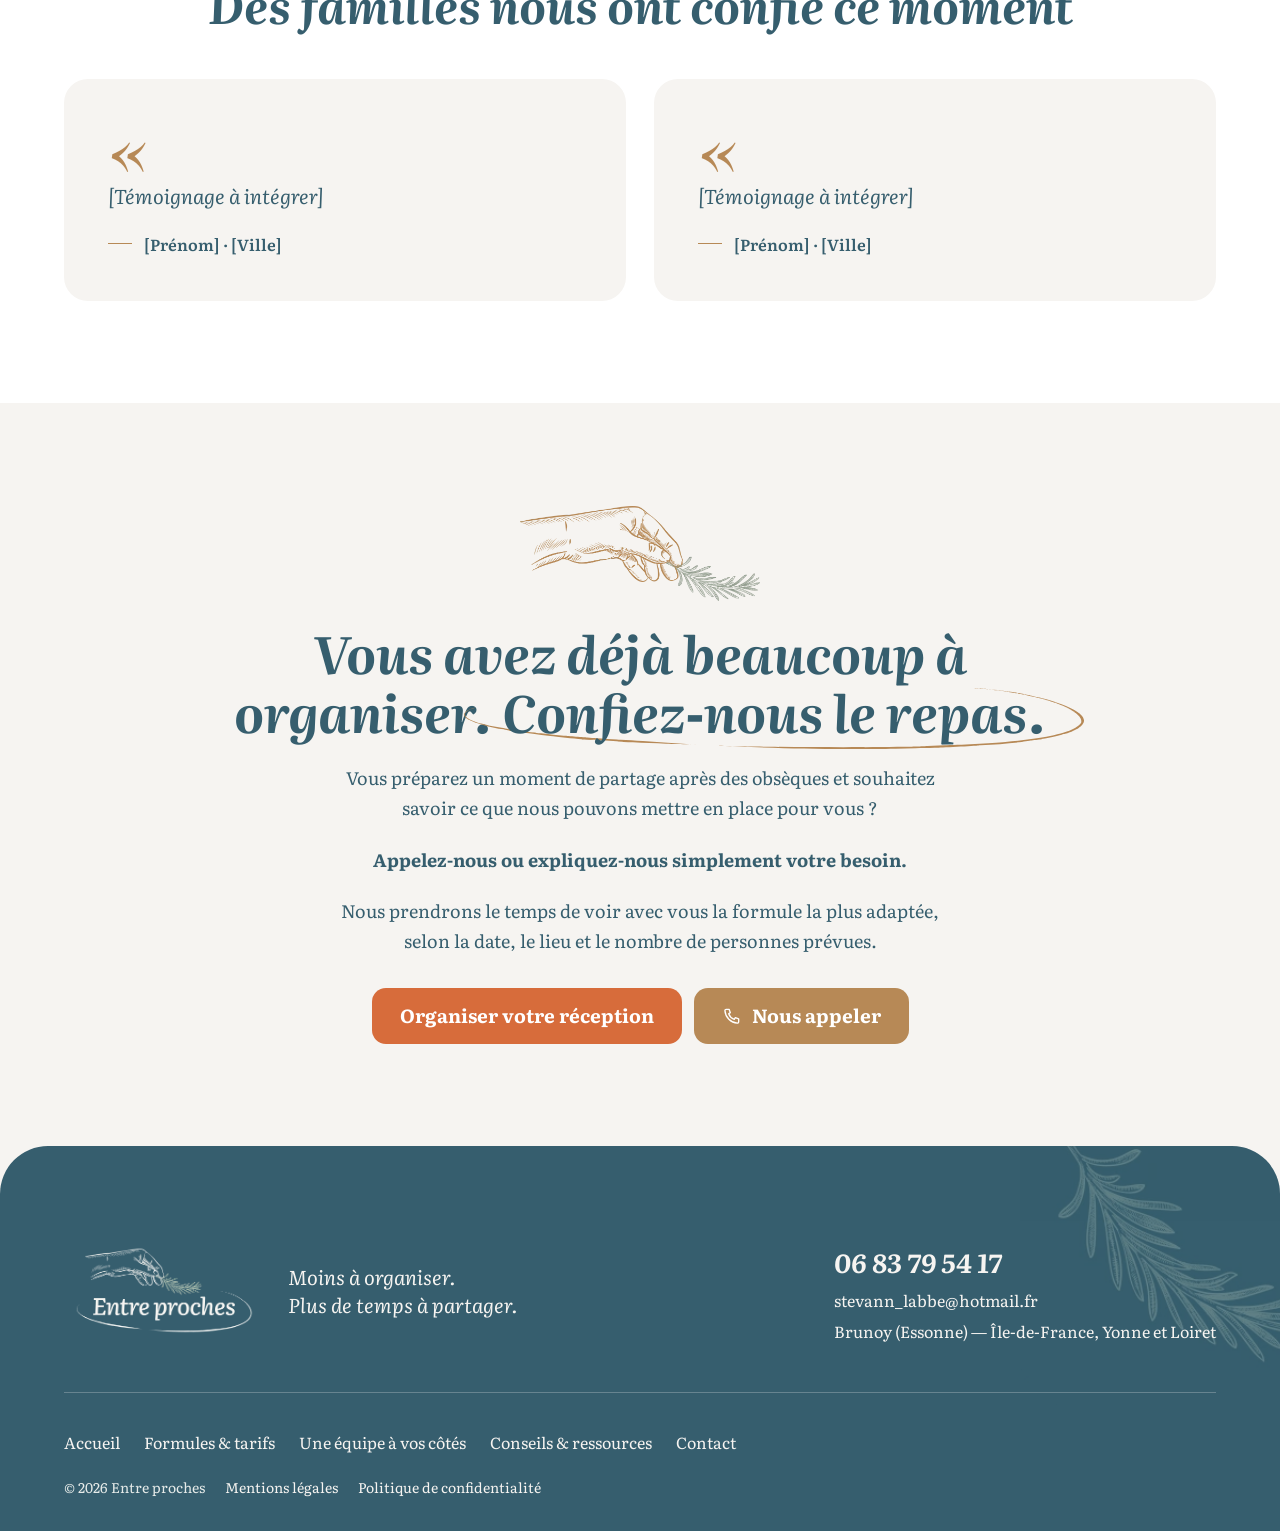
==== commit c290f657: "stevann modif 2" ====
--- a/index.html
+++ b/index.html
@@ -79,7 +79,7 @@
       <li class="card"><span class="icon-badge"><svg class="icon" viewBox="0 0 24 24" aria-hidden="true"><path d="M11 4l1.5 4L16.5 9.5 12.5 11 11 15 9.5 11 5.5 9.5 9.5 8z"/><path d="M18 14l.8 2 2 .8-2 .8-.8 2-.8-2-2-.8 2-.8z"/></svg></span><h3 class="h3">Le rangement</h3><p>Une fois la réception terminée, nous débarrassons, nettoyons et rangeons.</p></li>
     </ol>
     <div class="grid grid--3">
-      <img class="photo photo--portrait" src="assets/img/photos/buffet-convives.webp" alt="Des convives se servent au buffet dressé par Entre proches" width="1400" height="933" loading="lazy">
+      <figure class="credit"><img class="photo photo--portrait" src="assets/img/photos/buffet-convives.webp" alt="Des convives se servent au buffet dressé par Entre proches" width="1400" height="933" loading="lazy"><figcaption class="photo-credit"><a href="https://www.instagram.com/davidindigital/" target="_blank" rel="noopener">Photo : @davidindigital</a></figcaption></figure>
       <img class="photo photo--portrait" src="assets/img/photos/assiettes.webp" alt="Assiettes d’entrée dressées avant le service" width="1200" height="1200" loading="lazy">
       <img class="photo photo--portrait" src="assets/img/photos/repas-table.webp" alt="Un convive attablé devant un repas servi" width="1048" height="1400" loading="lazy">
     </div>
@@ -116,9 +116,10 @@
     <div class="grid grid--2">
       <article class="formule formule--sauge">
         <p class="formule__tag">Pour se retrouver autour d’une table</p>
-        <h3 class="formule__title">Repas Entre proches</h3>
+        <h3 class="formule__title">Tablée Entre proches</h3>
         <p class="formule__price"><span>À partir de</span><strong>26 €</strong><span>par personne</span></p>
         <p class="formule__text">Pour vous retrouver autour d’un vrai repas : <strong>repas assis servi à table</strong>, buffet froid ou chaud, brunch ou barbecue, selon votre famille et le moment de la journée.</p>
+        <p class="formule__sub">Les boissons sans alcool, l’eau et le café sont compris.</p>
         <img class="formule__deco" src="assets/img/vaisselle.svg" alt="" width="527" height="315" loading="lazy">
       </article>
       <article class="formule formule--blue">
@@ -141,7 +142,7 @@
   <div class="container split split--top">
     <div class="stack stack--lg">
       <h2 class="h2">Un service pensé pour vous laisser du temps pour l’essentiel</h2>
-      <img class="photo photo--portrait photo--top" style="max-height:520px" src="assets/img/photos/stevann-hd.webp" alt="Stevann, fondateur d’Entre proches, dans sa cuisine" width="1006" height="1400" loading="lazy">
+      <figure class="credit"><img class="photo photo--portrait photo--top" style="max-height:520px" src="assets/img/photos/stevann-hd.webp" alt="Stevann, fondateur d’Entre proches, devant un buffet" width="1006" height="1400" loading="lazy"><figcaption class="photo-credit"><a href="https://www.instagram.com/davidindigital/" target="_blank" rel="noopener">Photo : @davidindigital</a></figcaption></figure>
     </div>
     <ul class="list-reset reasons" style="flex-basis:480px">
       <li><img class="laurier" src="assets/img/laurier.webp" alt="" width="56" height="33" loading="lazy"><div class="stack" style="gap:6px"><h3 class="h3" style="font-size:22px">Une prise en charge complète</h3><p>Nous ne nous contentons pas de livrer votre repas. Nous pouvons prendre en charge toute l’organisation, de la préparation au rangement.</p></div></li>
--- a/assets/css/style.css
+++ b/assets/css/style.css
@@ -463,3 +463,12 @@
 .legal-content h2 { font-style: italic; font-weight: 700; font-size: 28px; margin-top: 40px; margin-bottom: 12px; }
 .legal-content p, .legal-content li { margin-bottom: 10px; }
 .todo { background: #fff4cc; padding: 0 4px; border-radius: 4px; }
+
+/* Crédit photo (@davidindigital) */
+.credit { position: relative; margin: 0; }
+.credit > .photo { display: block; width: 100%; }
+.photo-credit { position: absolute; right: 12px; bottom: 12px; margin: 0; font-size: 12px; line-height: 1; }
+.photo-credit a { display: inline-block; padding: 5px 9px; border-radius: 999px; background: rgba(23, 38, 46, .62); color: #fff; text-decoration: none; }
+.photo-credit a:hover { background: rgba(23, 38, 46, .85); text-decoration: underline; }
+.photo-credit--below { position: static; margin-top: 10px; text-align: center; }
+.photo-credit--below a { background: none; color: var(--texte-doux); padding: 0; }
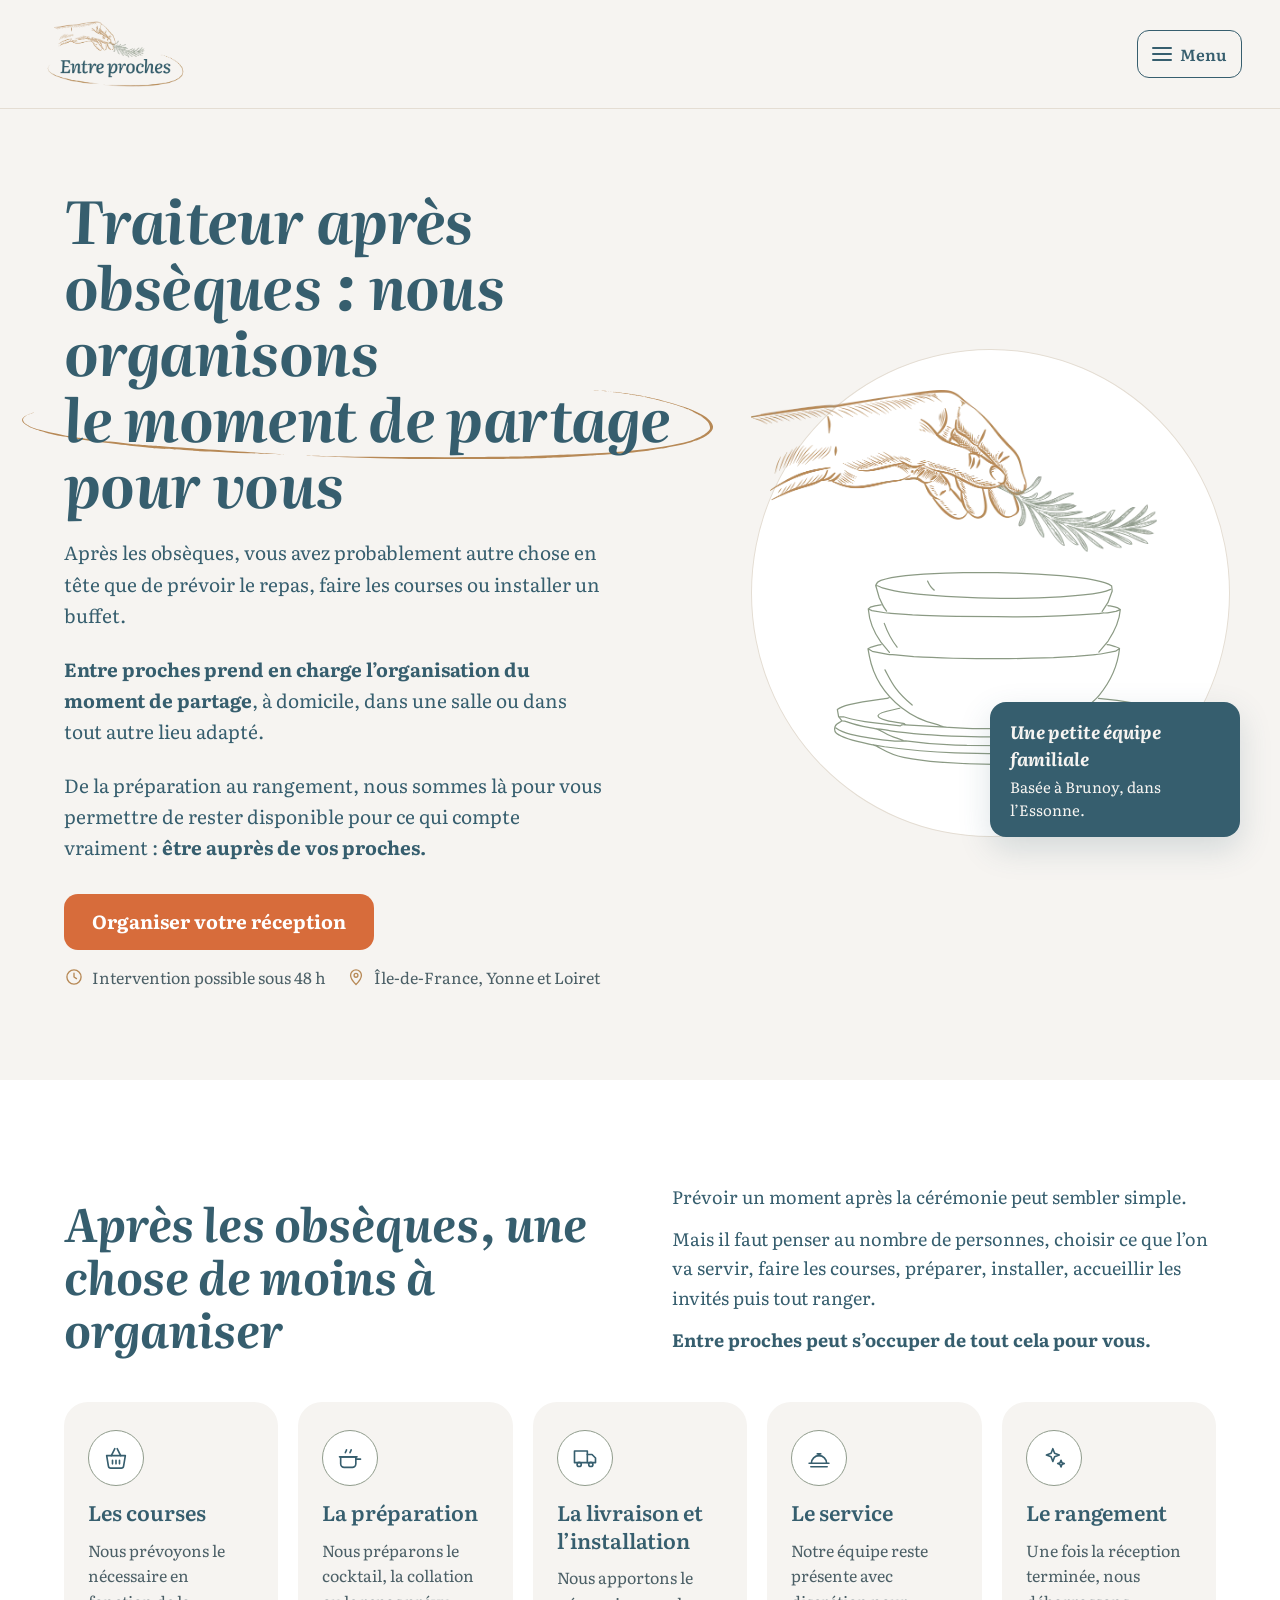
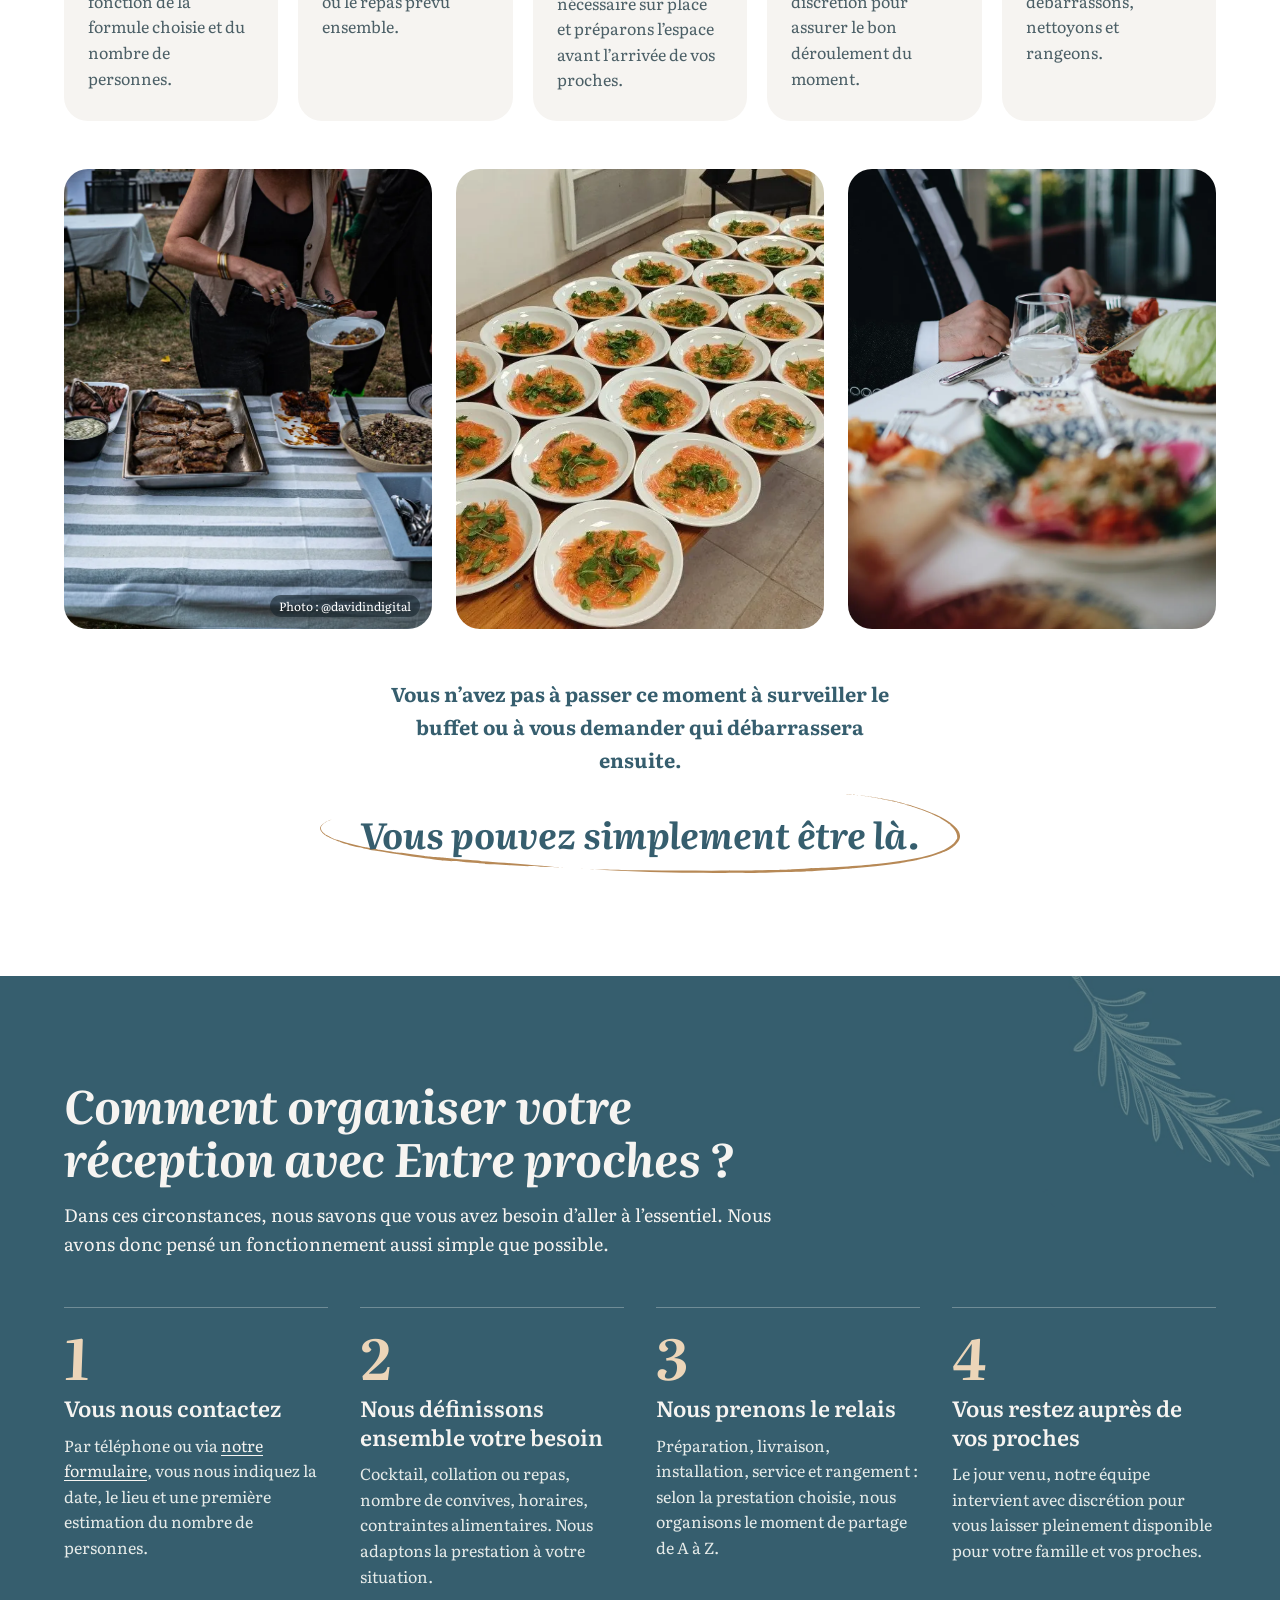
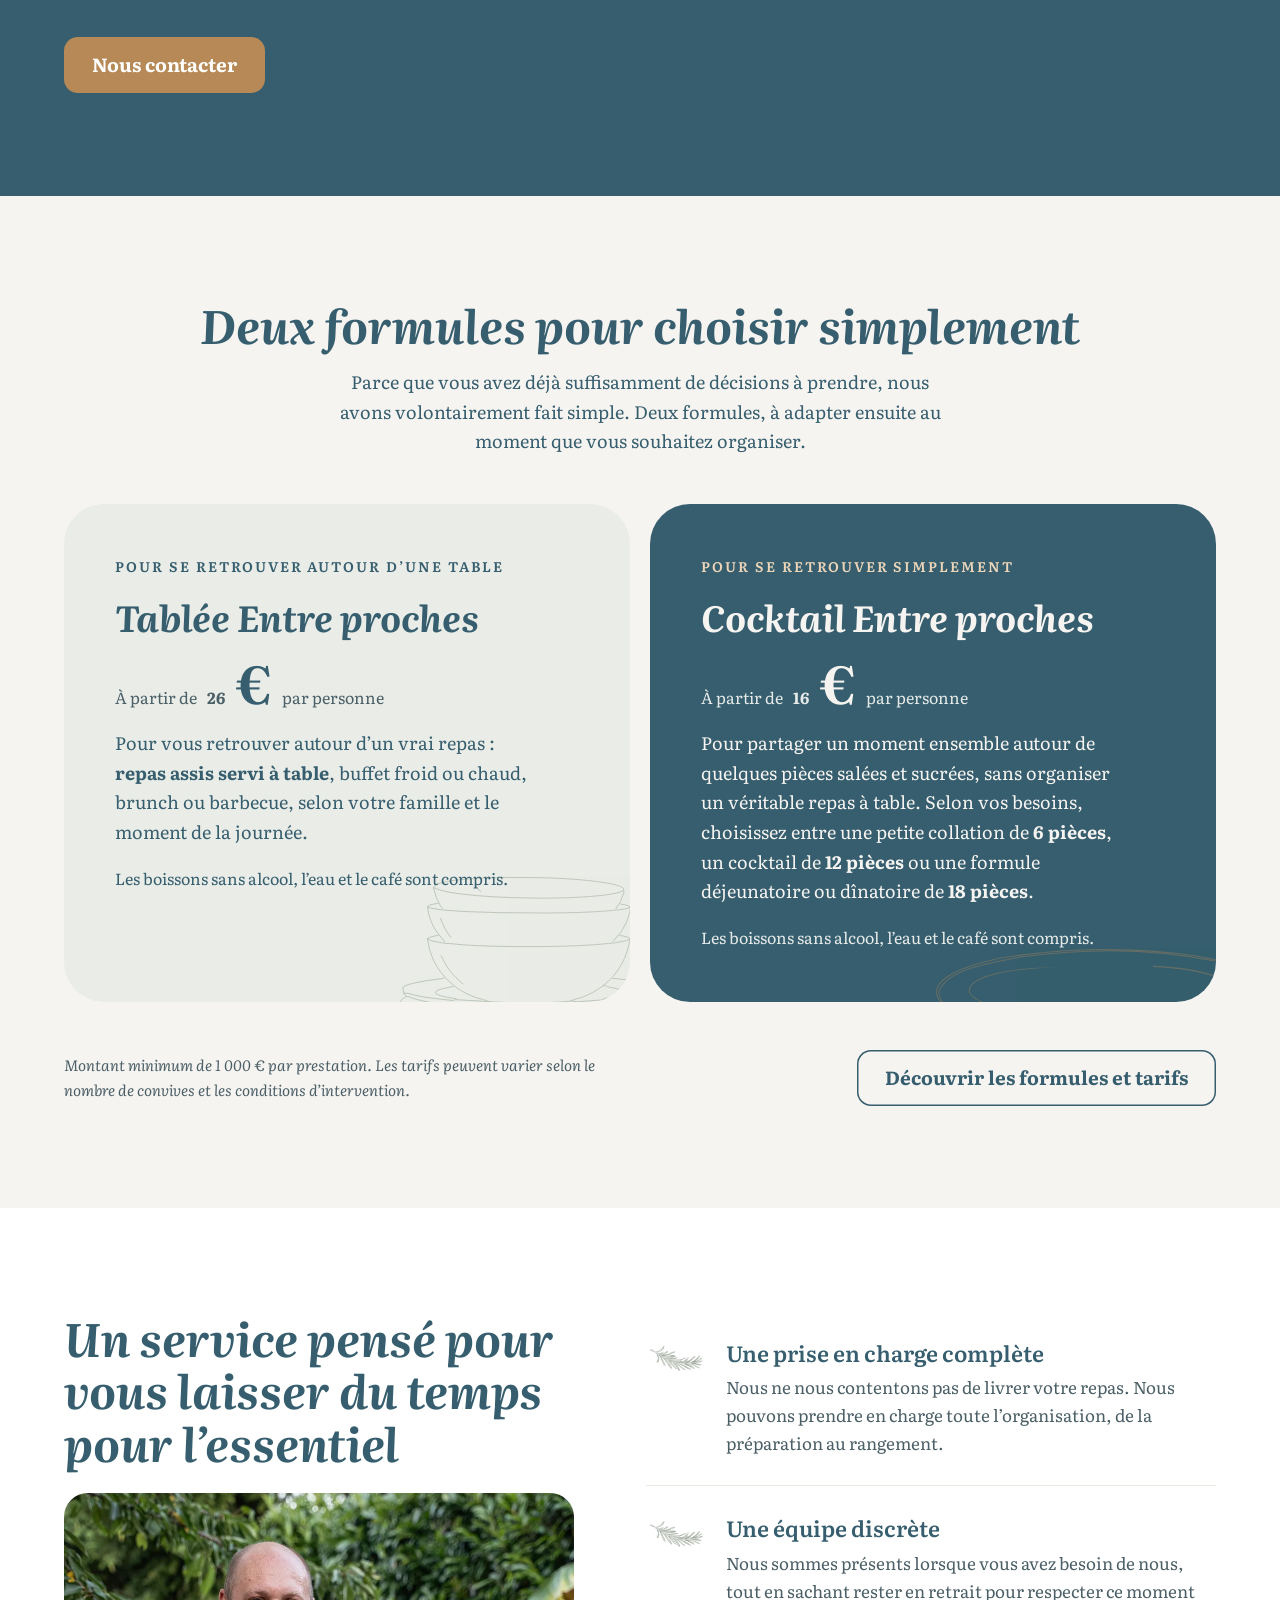
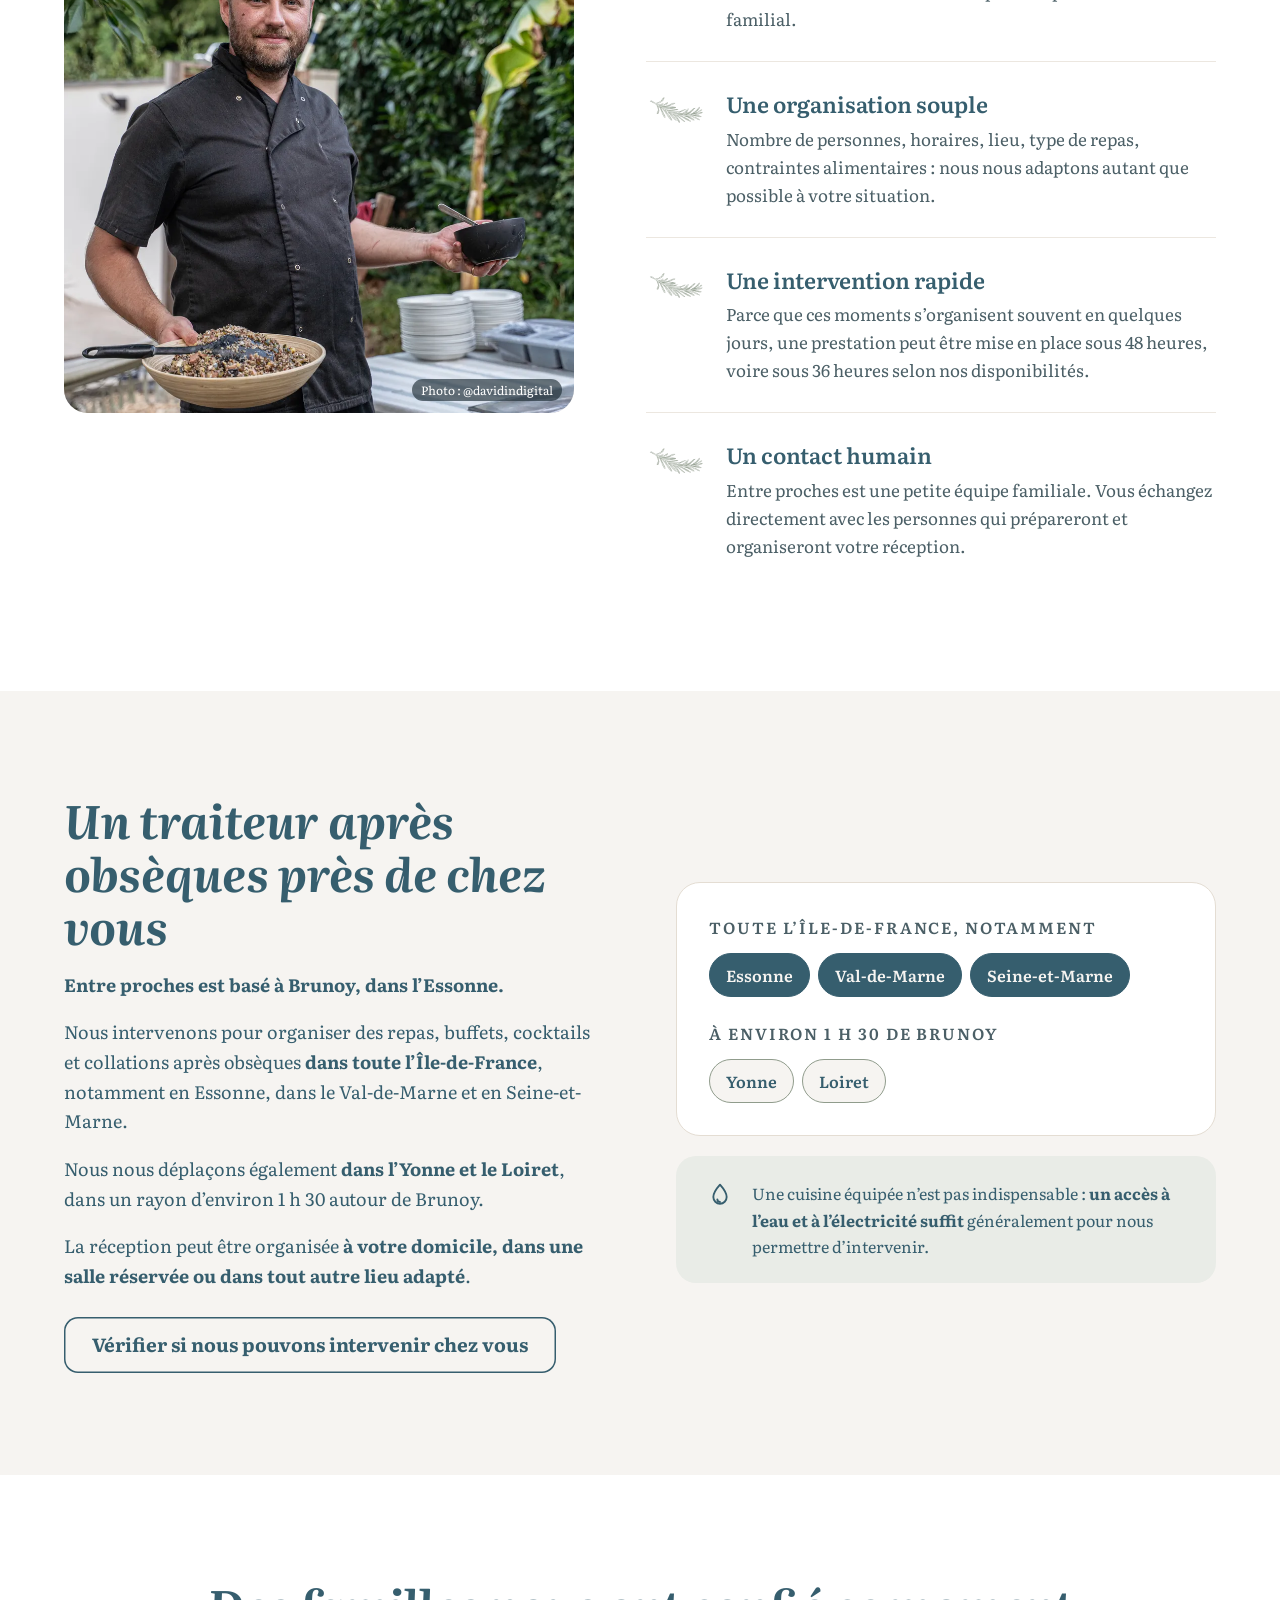
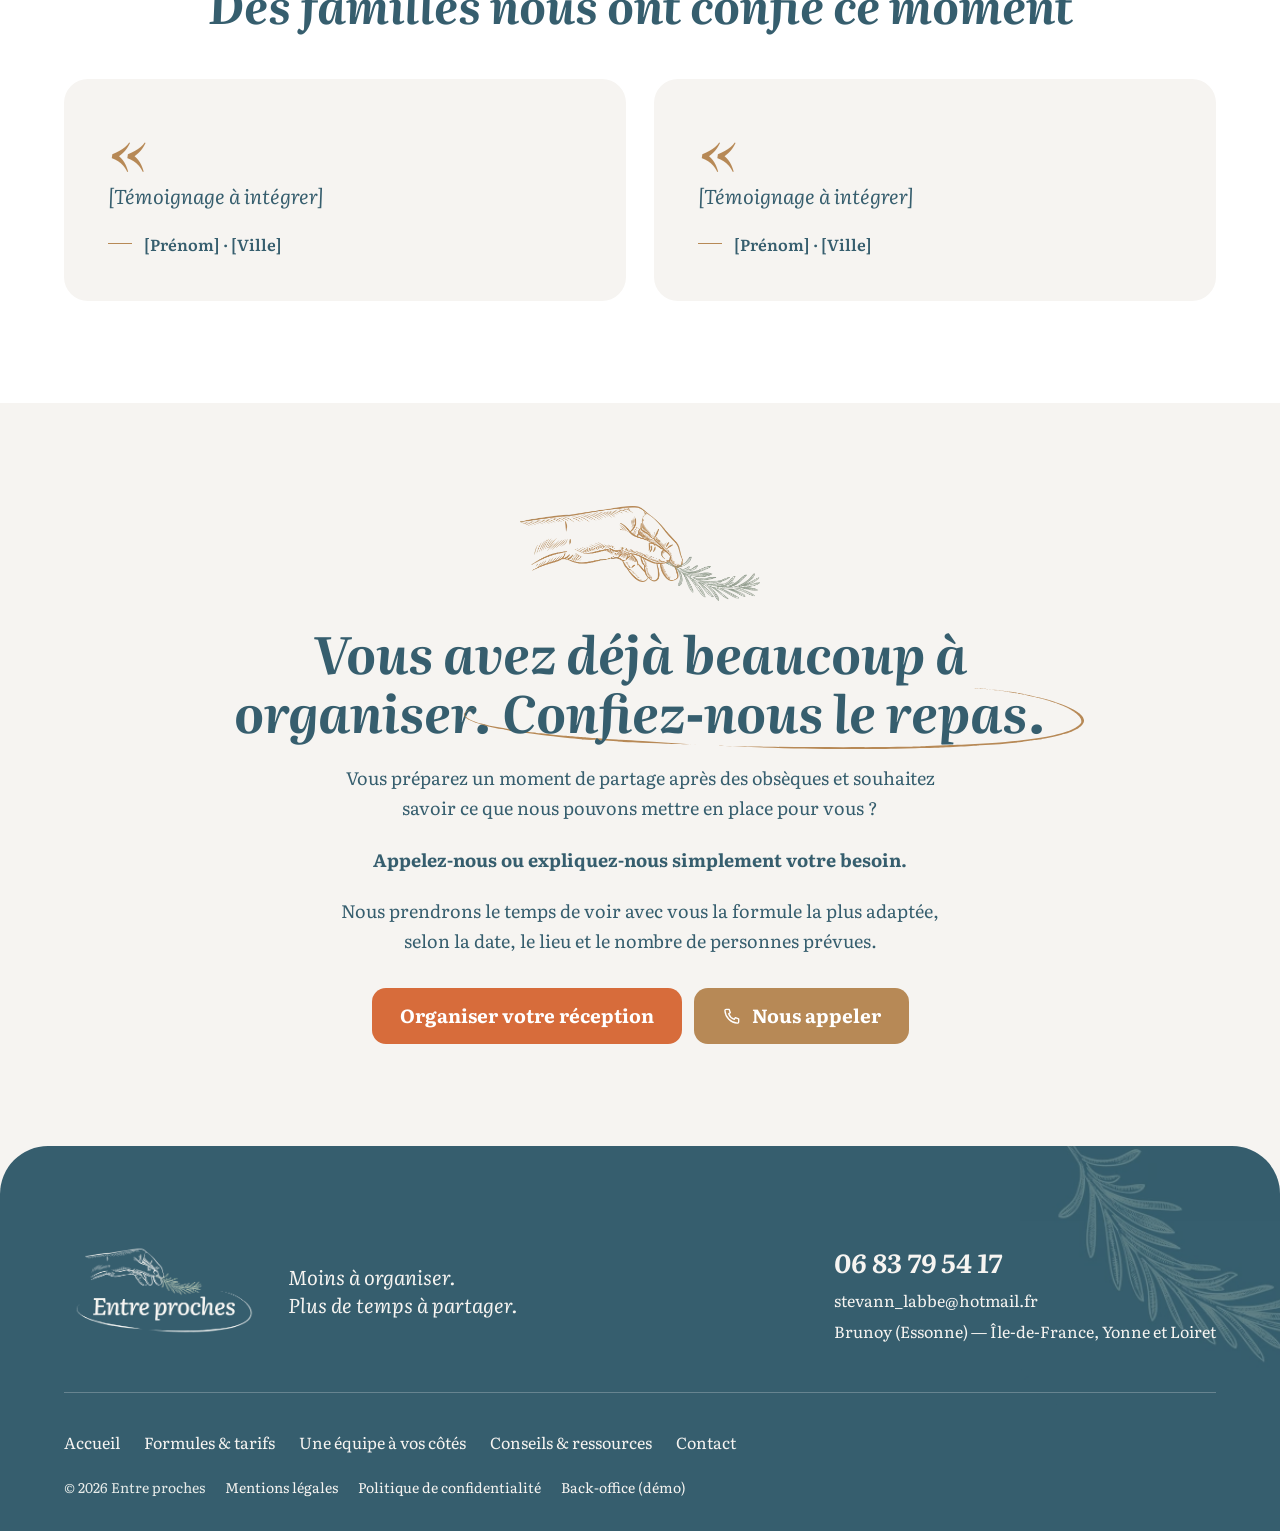
==== commit 90096673: "ajout démo" ====
--- a/index.html
+++ b/index.html
@@ -117,7 +117,7 @@
       <article class="formule formule--sauge">
         <p class="formule__tag">Pour se retrouver autour d’une table</p>
         <h3 class="formule__title">Tablée Entre proches</h3>
-        <p class="formule__price"><span>À partir de</span><strong>26 €</strong><span>par personne</span></p>
+        <p class="formule__price"><span>À partir de</span><strong><span data-price="tablee">26</span> €</strong><span>par personne</span></p>
         <p class="formule__text">Pour vous retrouver autour d’un vrai repas : <strong>repas assis servi à table</strong>, buffet froid ou chaud, brunch ou barbecue, selon votre famille et le moment de la journée.</p>
         <p class="formule__sub">Les boissons sans alcool, l’eau et le café sont compris.</p>
         <img class="formule__deco" src="assets/img/vaisselle.svg" alt="" width="527" height="315" loading="lazy">
@@ -125,14 +125,14 @@
       <article class="formule formule--blue">
         <p class="formule__tag">Pour se retrouver simplement</p>
         <h3 class="formule__title">Cocktail Entre proches</h3>
-        <p class="formule__price"><span>À partir de</span><strong>16 €</strong><span>par personne</span></p>
+        <p class="formule__price"><span>À partir de</span><strong><span data-price="collation">16</span> €</strong><span>par personne</span></p>
         <p class="formule__text">Pour partager un moment ensemble autour de quelques pièces salées et sucrées, sans organiser un véritable repas à table. Selon vos besoins, choisissez entre une petite collation de <strong>6 pièces</strong>, un cocktail de <strong>12 pièces</strong> ou une formule déjeunatoire ou dînatoire de <strong>18 pièces</strong>.</p>
         <p class="formule__sub">Les boissons sans alcool, l’eau et le café sont compris.</p>
         <img class="formule__deco" src="assets/img/assiette.svg" alt="" width="640" height="176" loading="lazy">
       </article>
     </div>
     <div class="row-between">
-      <p class="note measure">Montant minimum de 1 000 € par prestation. Les tarifs peuvent varier selon le nombre de convives et les conditions d’intervention.</p>
+      <p class="note measure">Montant minimum de 1 000 € par prestation. Les tarifs peuvent varier selon le nombre de convives et les conditions d’intervention.</p>
       <a class="btn btn--outline" href="repas-apres-obseques/">Découvrir les formules et tarifs</a>
     </div>
   </div>
@@ -176,7 +176,7 @@
   </div>
 </section>
 
-<section class="section section--white" id="temoignages">
+<section class="section section--white" id="temoignages" data-cms="temoignages">
   <div class="container stack stack--xl">
     <h2 class="h2" style="text-align:center">Des familles nous ont confié ce moment</h2>
     <div class="grid grid--2" style="gap:28px">
@@ -223,10 +223,12 @@
         <li><a href="conseils-et-ressources/">Conseils &amp; ressources</a></li>
         <li><a href="contact/">Contact</a></li>
       </ul></nav>
-      <p class="legal"><span>© <span data-year>2026</span> Entre proches</span><a href="mentions-legales/">Mentions légales</a><a href="politique-de-confidentialite/">Politique de confidentialité</a></p>
+      <p class="legal"><span>© <span data-year>2026</span> Entre proches</span><a href="mentions-legales/">Mentions légales</a><a href="politique-de-confidentialite/">Politique de confidentialité</a><a href="admin/">Back-office (démo)</a></p>
     </div>
   </div>
 </footer>
+<script src="assets/js/cms-defaults.js" defer></script>
+<script src="assets/js/demo-cms.js" defer></script>
 <script src="assets/js/main.js" defer></script>
 </body>
 </html>
--- a/assets/css/style.css
+++ b/assets/css/style.css
@@ -472,3 +472,13 @@
 .photo-credit a:hover { background: rgba(23, 38, 46, .85); text-decoration: underline; }
 .photo-credit--below { position: static; margin-top: 10px; text-align: center; }
 .photo-credit--below a { background: none; color: var(--texte-doux); padding: 0; }
+
+/* Back-office de démonstration */
+.cms-bandeau { position: fixed; left: 12px; right: 12px; bottom: 12px; z-index: 100; display: flex; flex-wrap: wrap; gap: 6px 10px; align-items: center; justify-content: center; padding: 10px 16px; border-radius: 14px; background: var(--bleu-fonce); color: #fff; font-size: 14px; line-height: 1.4; box-shadow: 0 8px 24px rgba(0,0,0,.18); }
+.cms-bandeau a, .cms-bandeau button { color: var(--caramel-clair); font: inherit; text-decoration: underline; background: none; border: 0; padding: 0; cursor: pointer; }
+.cms-editing [contenteditable="true"] { outline: 1px dashed rgba(215,108,59,.45); outline-offset: 3px; border-radius: 4px; cursor: text; }
+.cms-editing [contenteditable="true"]:hover { outline: 2px dashed var(--terracotta); background: rgba(215,108,59,.05); }
+.cms-editing [contenteditable="true"]:focus { outline: 2px solid var(--terracotta); background: #fff8f3; }
+.cms-editing img.cms-img { cursor: pointer; outline: 2px dashed transparent; outline-offset: 4px; transition: outline-color .15s; }
+.cms-editing img.cms-img:hover { outline-color: var(--terracotta); }
+.cms-editing .cms-bandeau { display: none; }
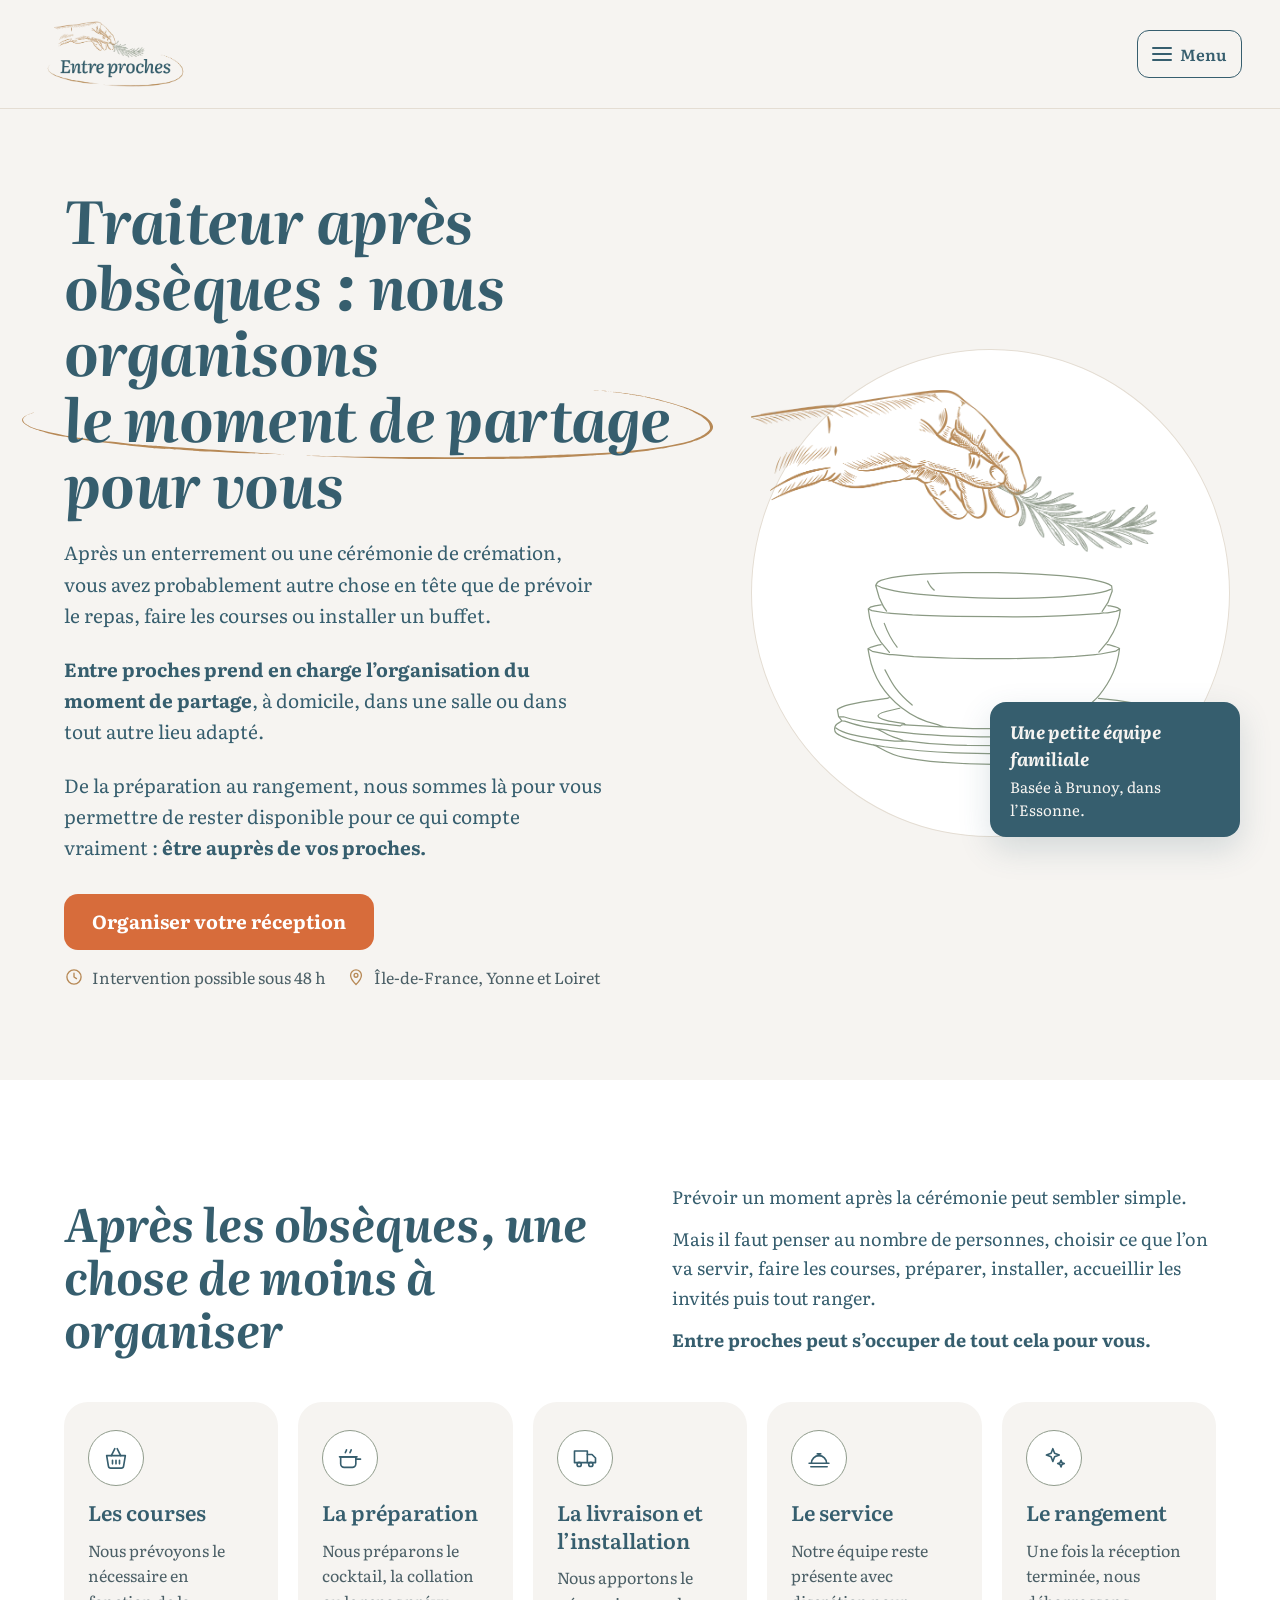
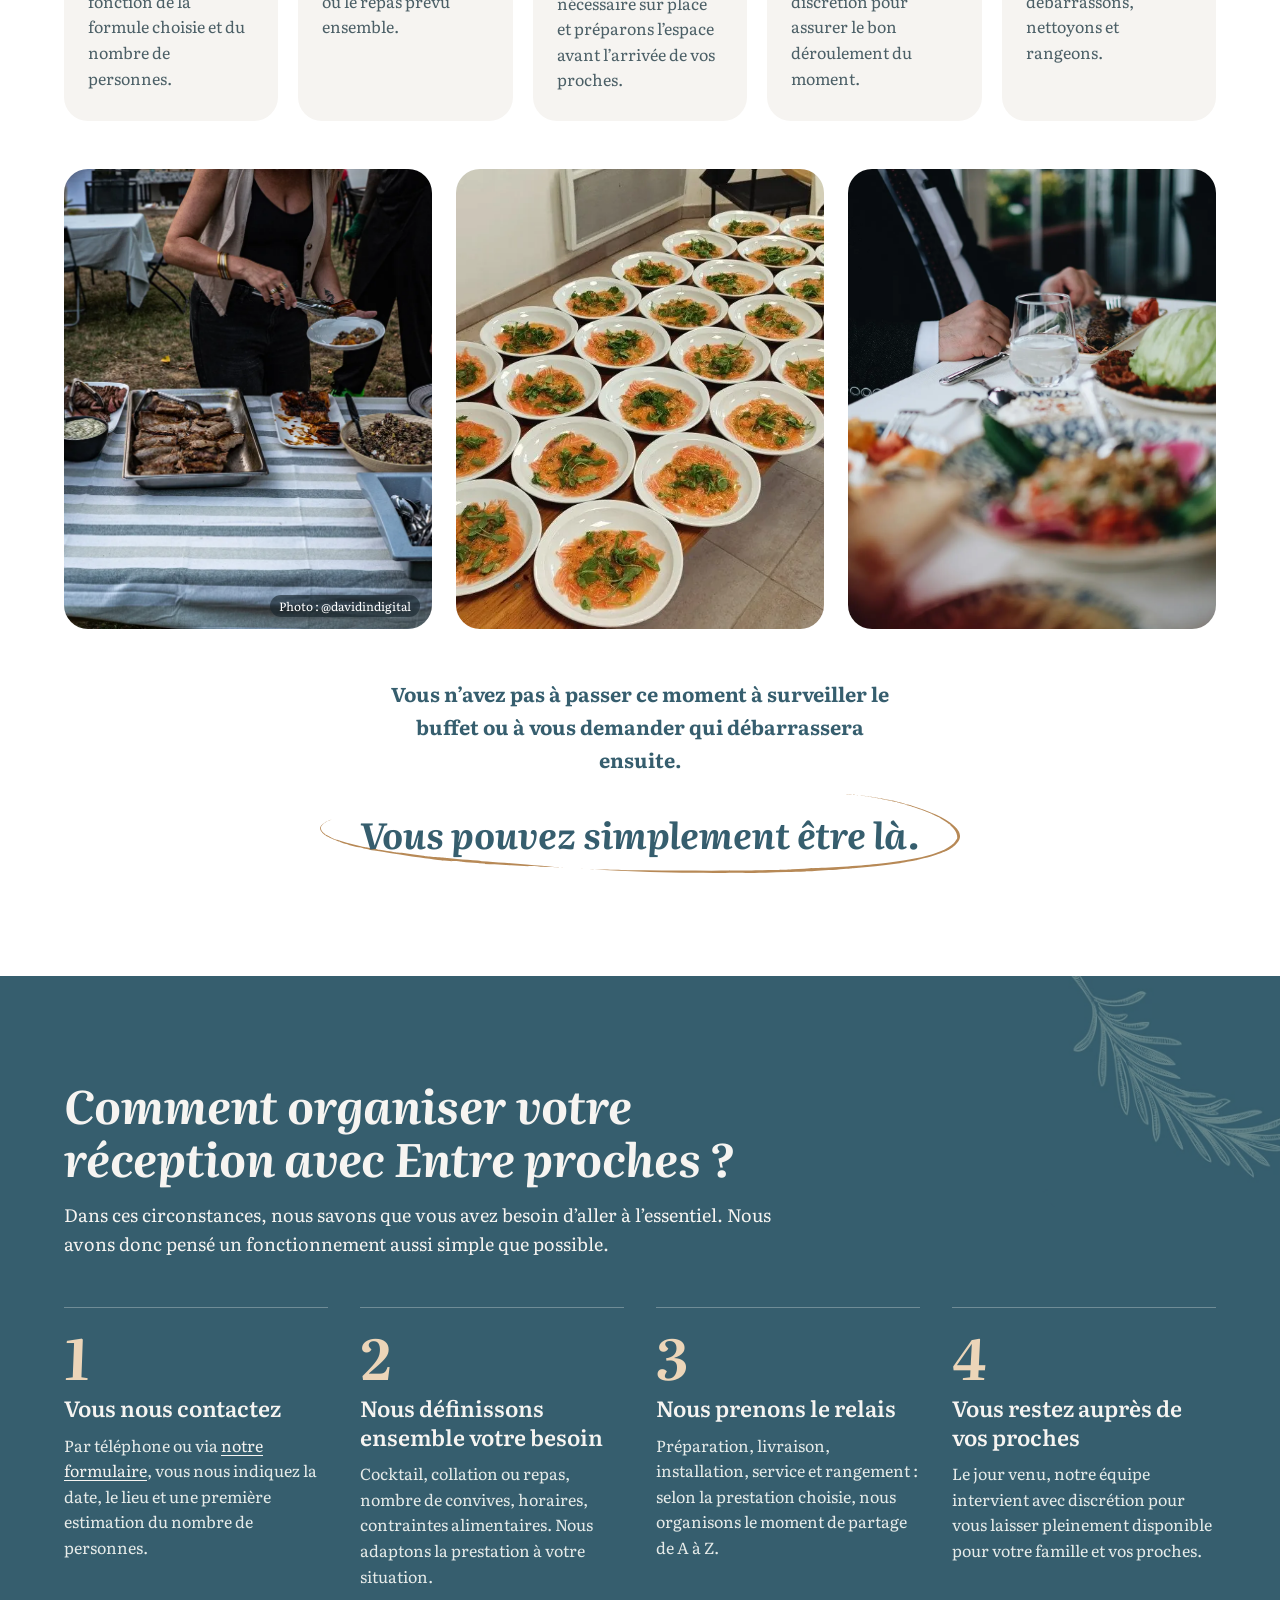
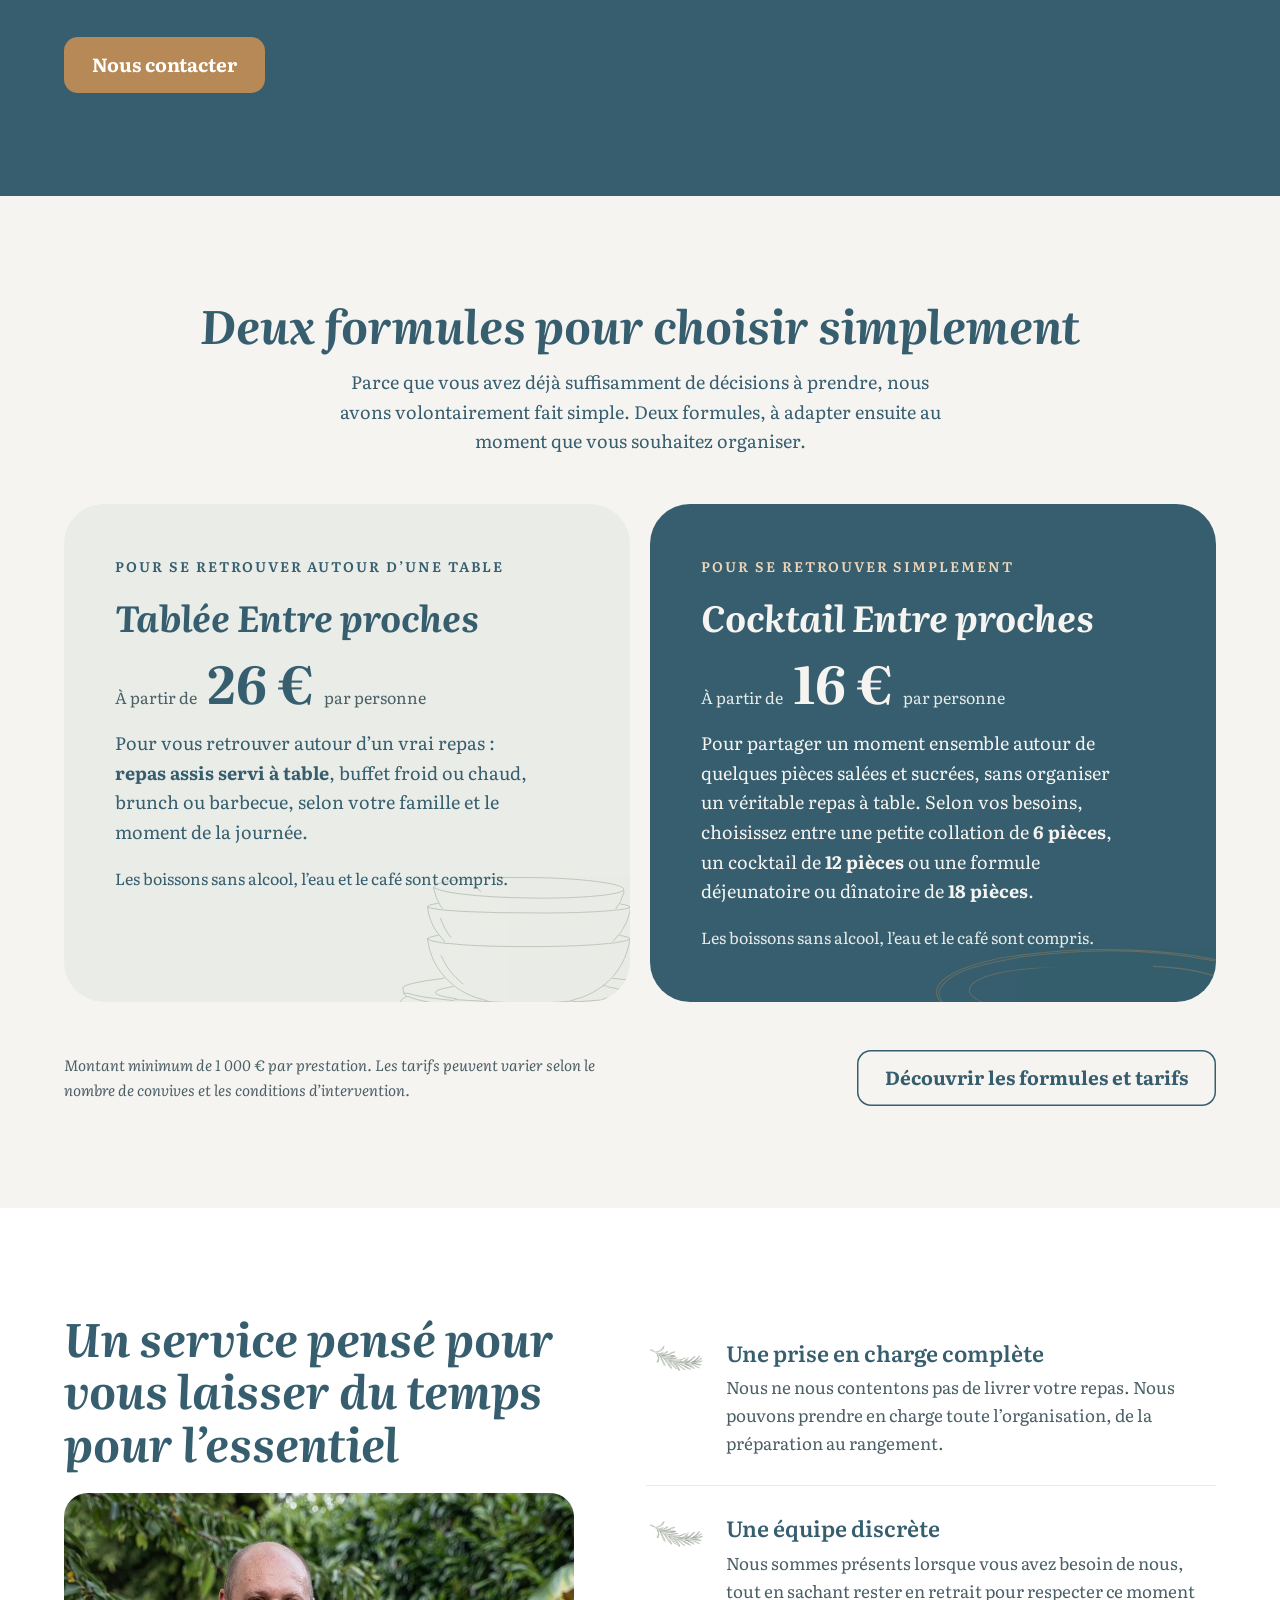
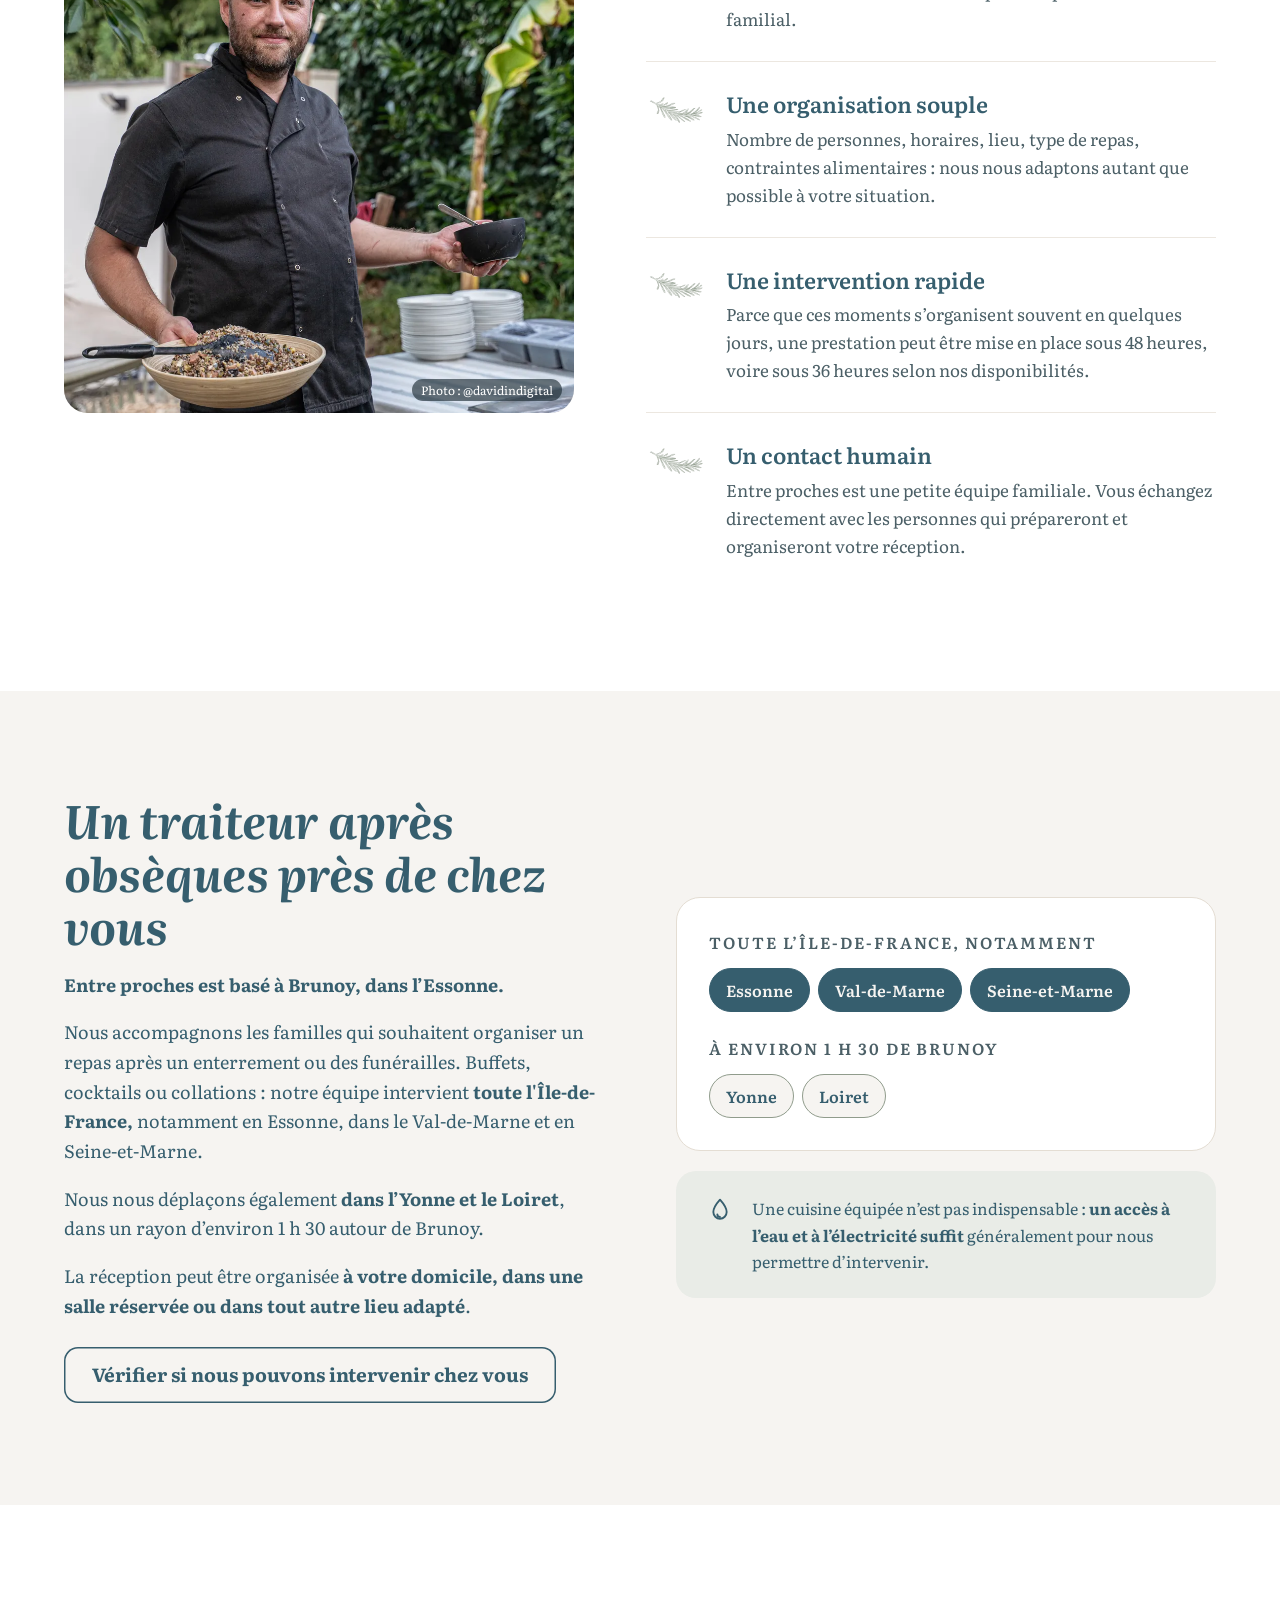
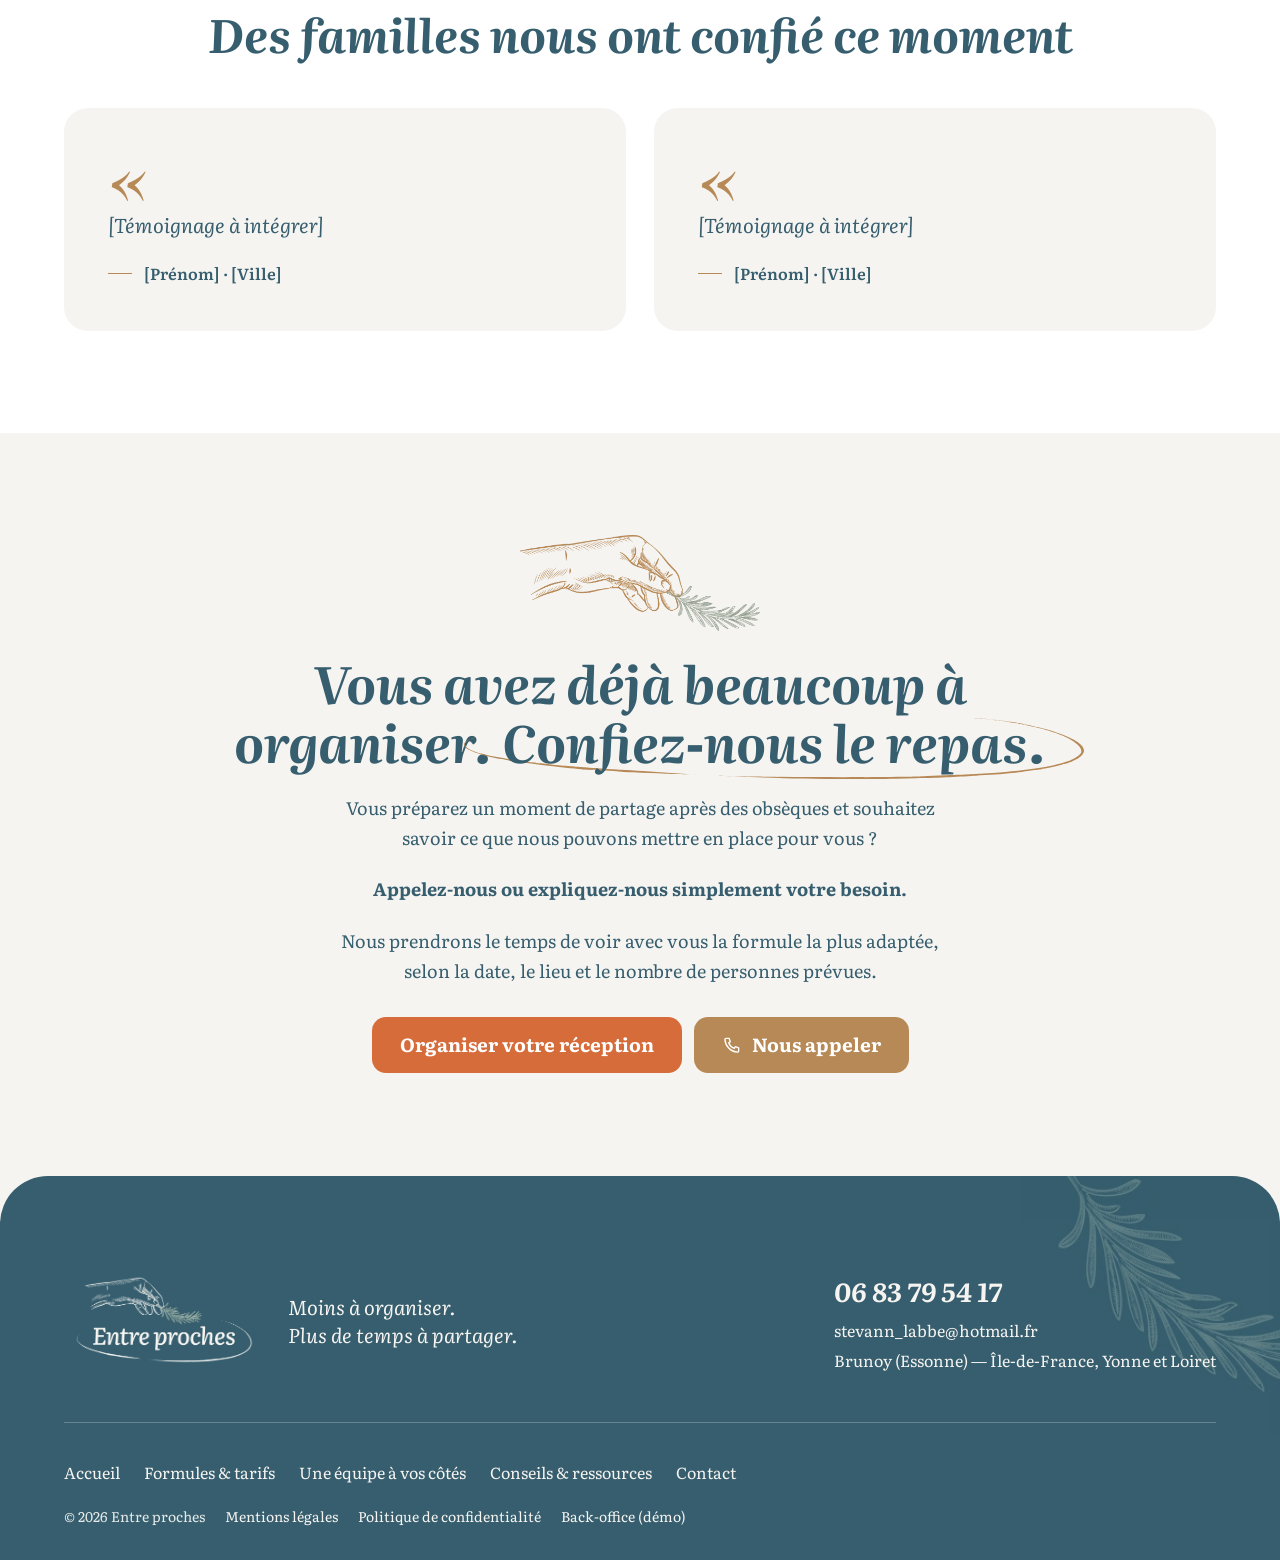
==== commit bc71757a: "changement Lorène" ====
--- a/index.html
+++ b/index.html
@@ -39,7 +39,7 @@
   <div class="container split">
     <div class="hero__text">
       <h1 class="h1">Traiteur après obsèques : nous organisons <span class="circled">le moment de partage</span> pour vous</h1>
-      <p class="lead">Après les obsèques, vous avez probablement autre chose en tête que de prévoir le repas, faire les courses ou installer un buffet.</p>
+      <p class="lead">Après un enterrement ou une cérémonie de crémation, vous avez probablement autre chose en tête que de prévoir le repas, faire les courses ou installer un buffet.</p>
       <p class="lead"><strong>Entre proches prend en charge l’organisation du moment de partage</strong>, à domicile, dans une salle ou dans tout autre lieu adapté.</p>
       <p class="lead">De la préparation au rangement, nous sommes là pour vous permettre de rester disponible pour ce qui compte vraiment : <strong>être auprès de vos proches.</strong></p>
       <div class="stack" style="gap:14px;margin-top:8px">
@@ -159,7 +159,7 @@
     <div class="stack" style="gap:18px">
       <h2 class="h2">Un traiteur après obsèques près de chez vous</h2>
       <p><strong>Entre proches est basé à Brunoy, dans l’Essonne.</strong></p>
-      <p>Nous intervenons pour organiser des repas, buffets, cocktails et collations après obsèques <strong>dans toute l’Île-de-France</strong>, notamment en Essonne, dans le Val-de-Marne et en Seine-et-Marne.</p>
+      <p>Nous accompagnons les familles qui souhaitent organiser un repas après un enterrement ou des funérailles. Buffets, cocktails ou collations : notre équipe intervient <strong>toute l'Île-de-France,</strong> notamment en Essonne, dans le Val-de-Marne et en Seine-et-Marne.</p>
       <p>Nous nous déplaçons également <strong>dans l’Yonne et le Loiret</strong>, dans un rayon d’environ 1 h 30 autour de Brunoy.</p>
       <p>La réception peut être organisée <strong>à votre domicile, dans une salle réservée ou dans tout autre lieu adapté</strong>.</p>
       <div style="margin-top:8px"><a class="btn btn--outline" href="contact/#simulateur">Vérifier si nous pouvons intervenir chez vous</a></div>
--- a/assets/css/style.css
+++ b/assets/css/style.css
@@ -482,3 +482,6 @@
 .cms-editing img.cms-img { cursor: pointer; outline: 2px dashed transparent; outline-offset: 4px; transition: outline-color .15s; }
 .cms-editing img.cms-img:hover { outline-color: var(--terracotta); }
 .cms-editing .cms-bandeau { display: none; }
+
+/* Prix modifiables (back-office démo) : le chiffre garde le style du prix qui l'entoure */
+span[data-price] { font-size: inherit !important; color: inherit !important; font-weight: inherit !important; font-style: inherit !important; }
